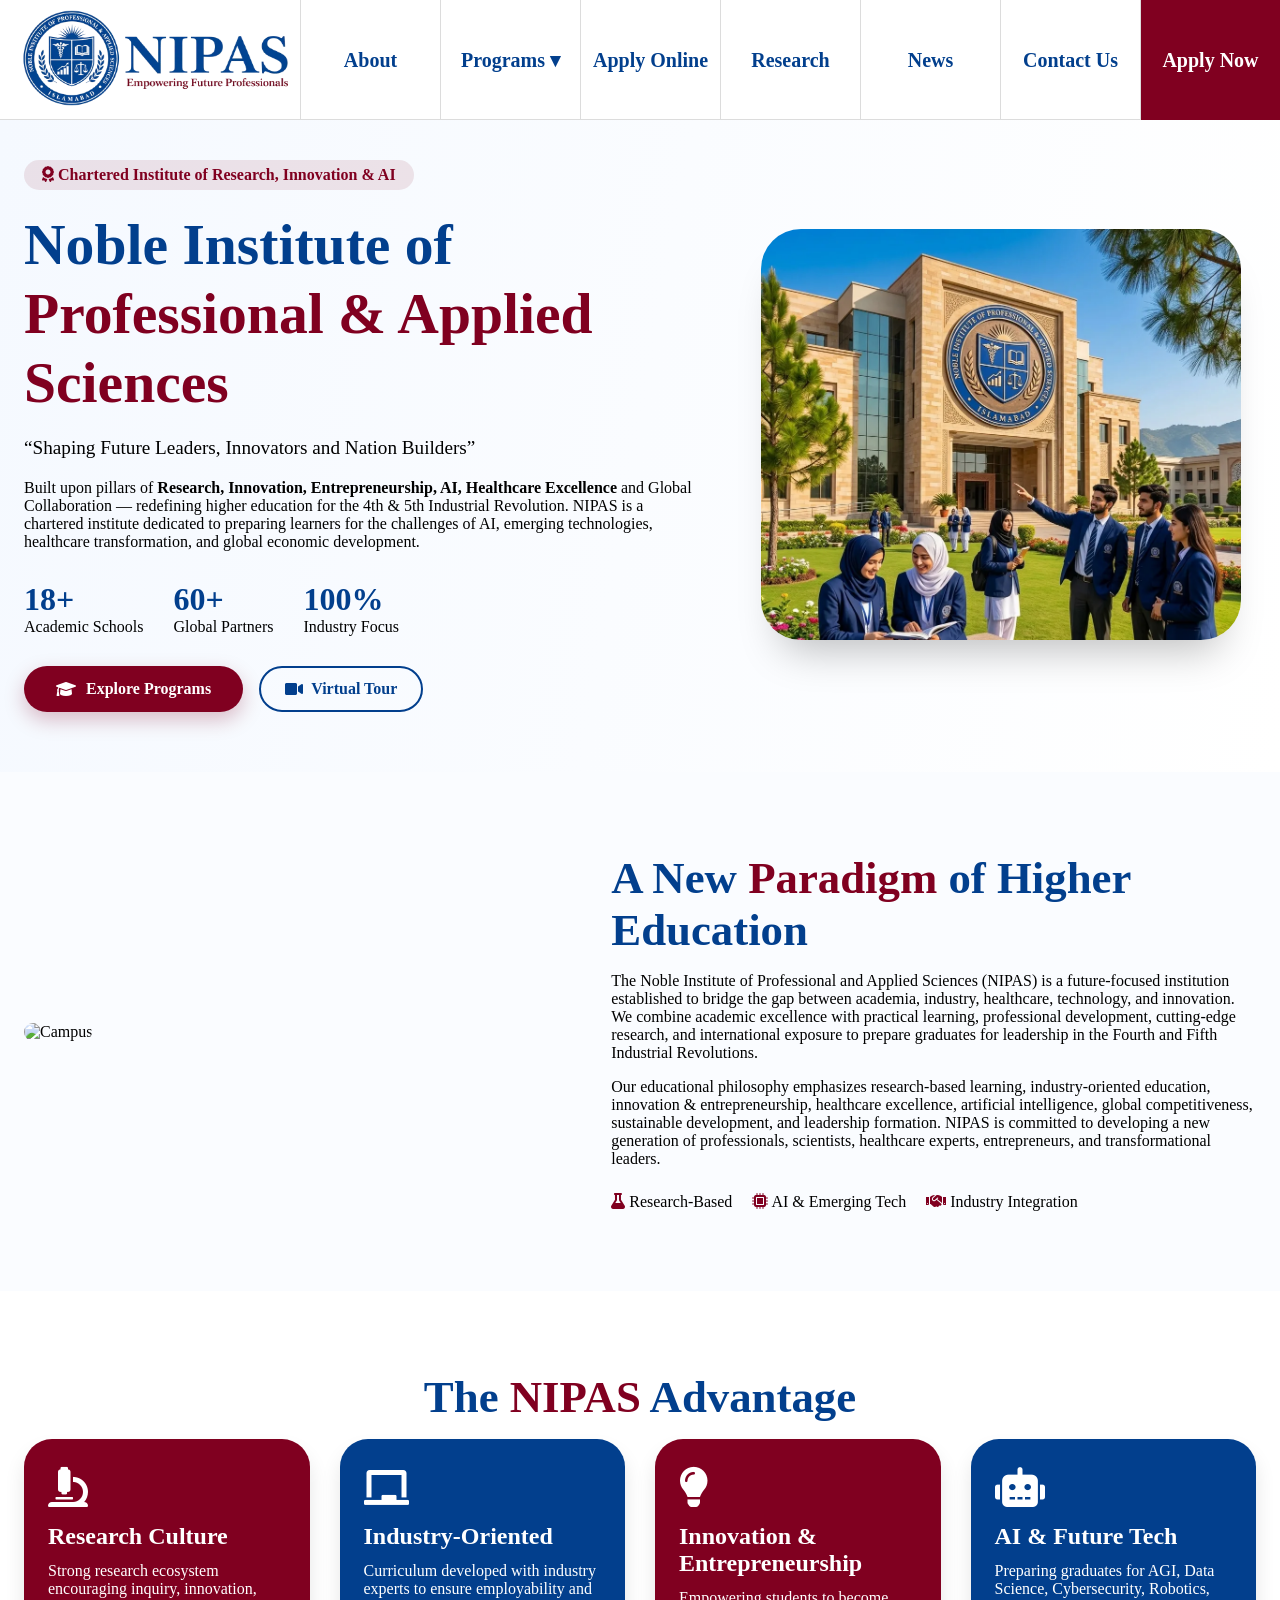
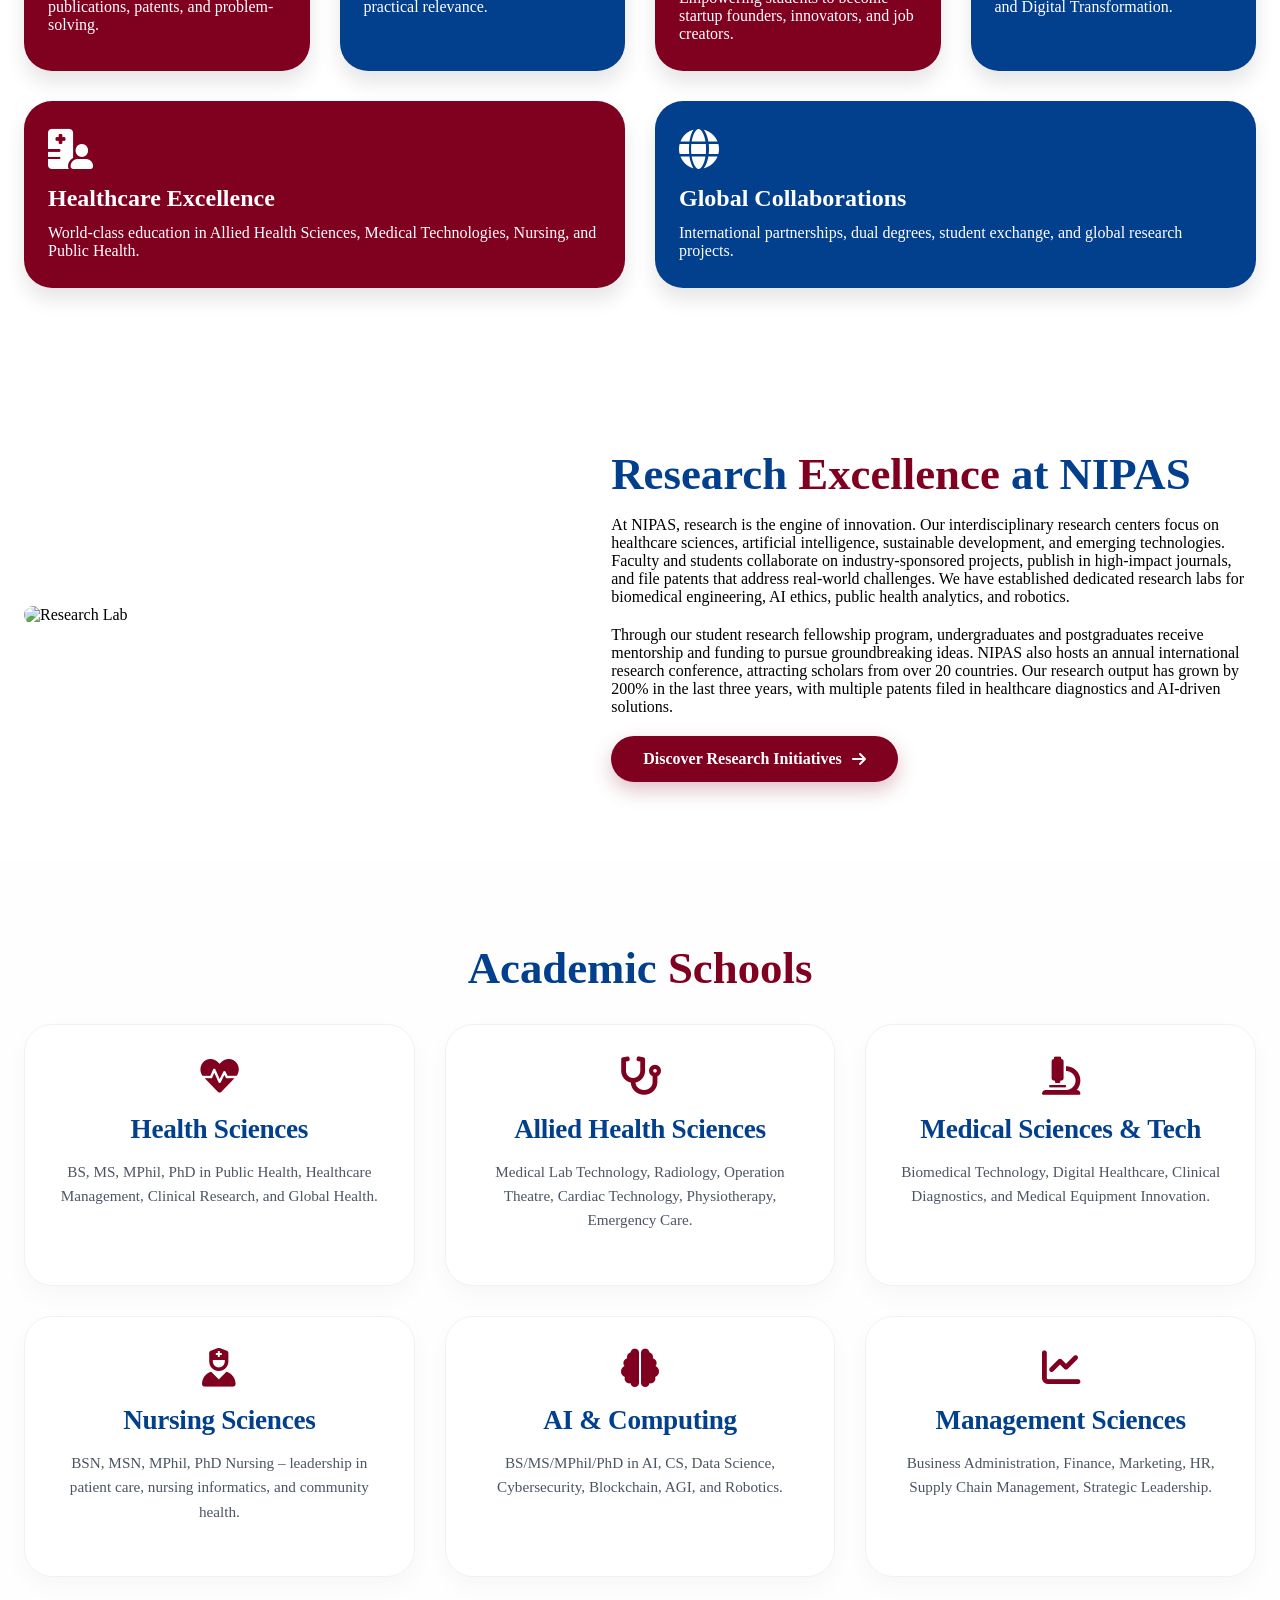
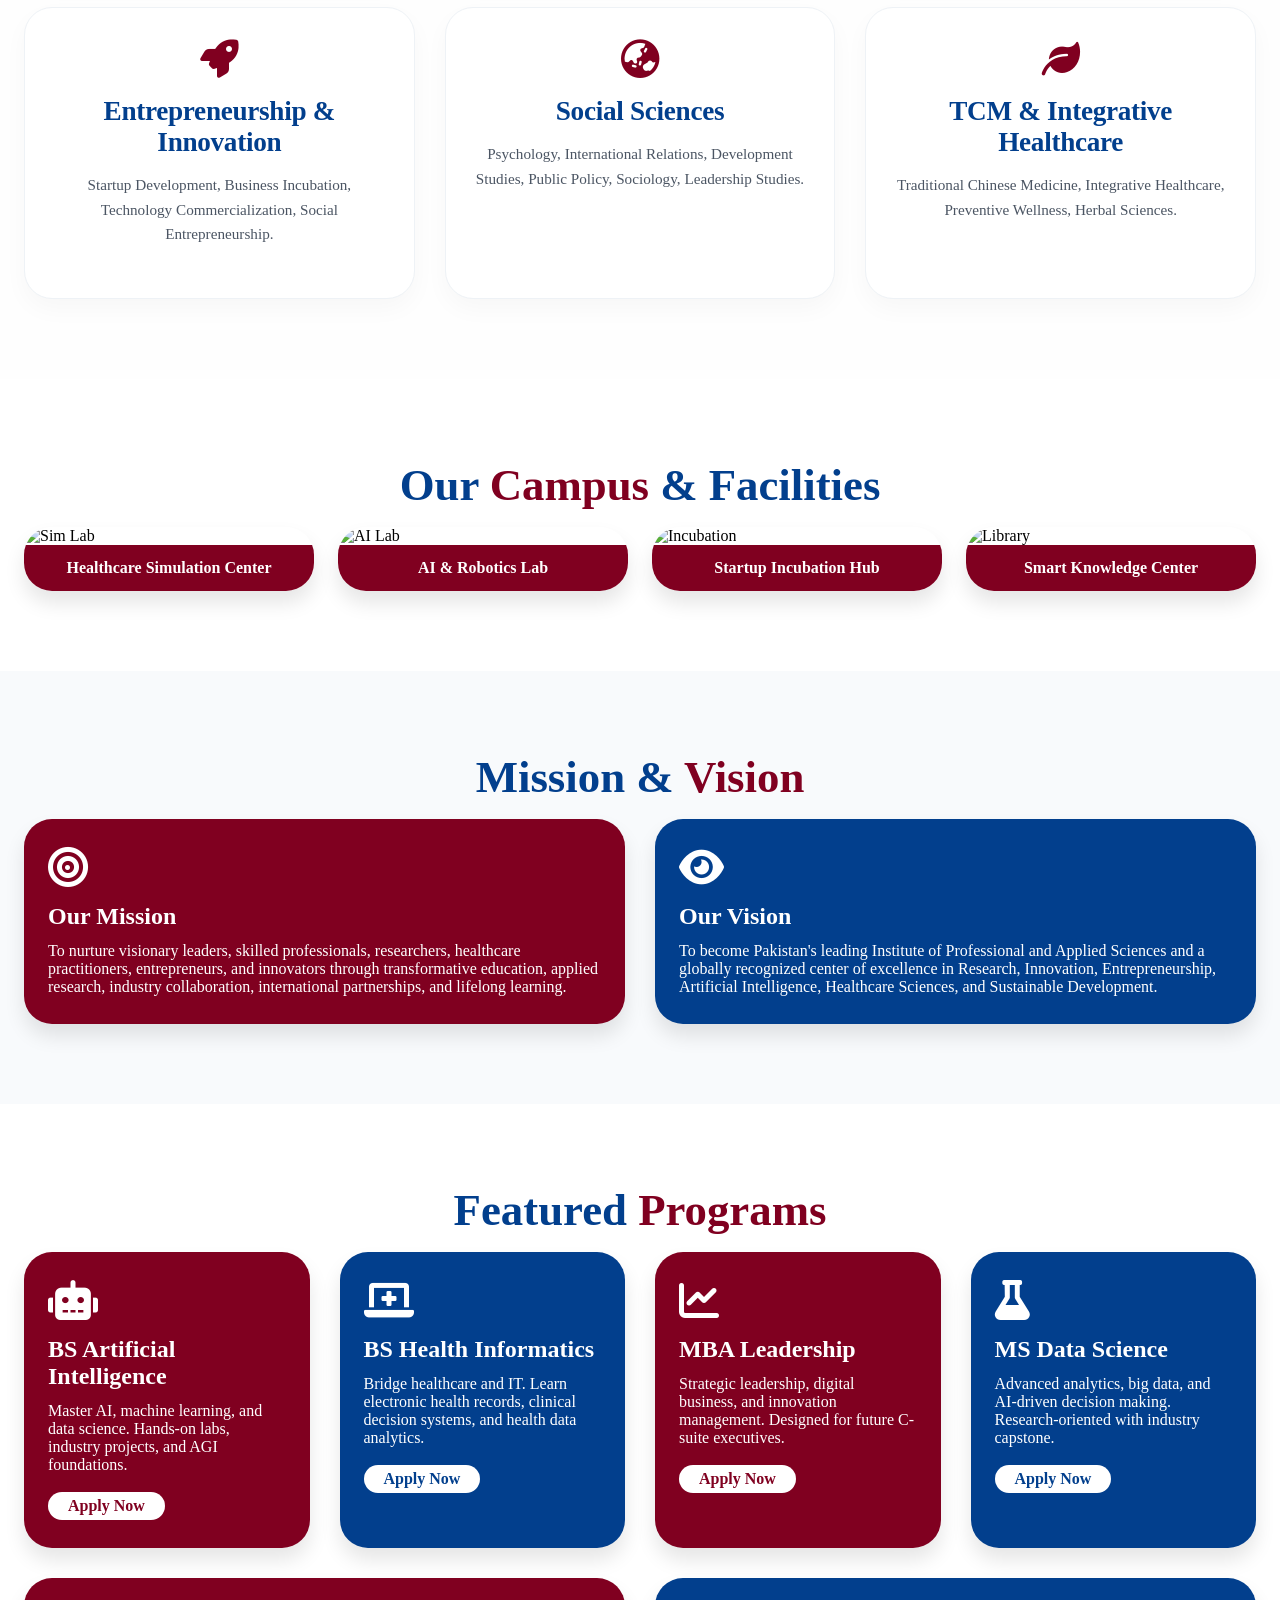
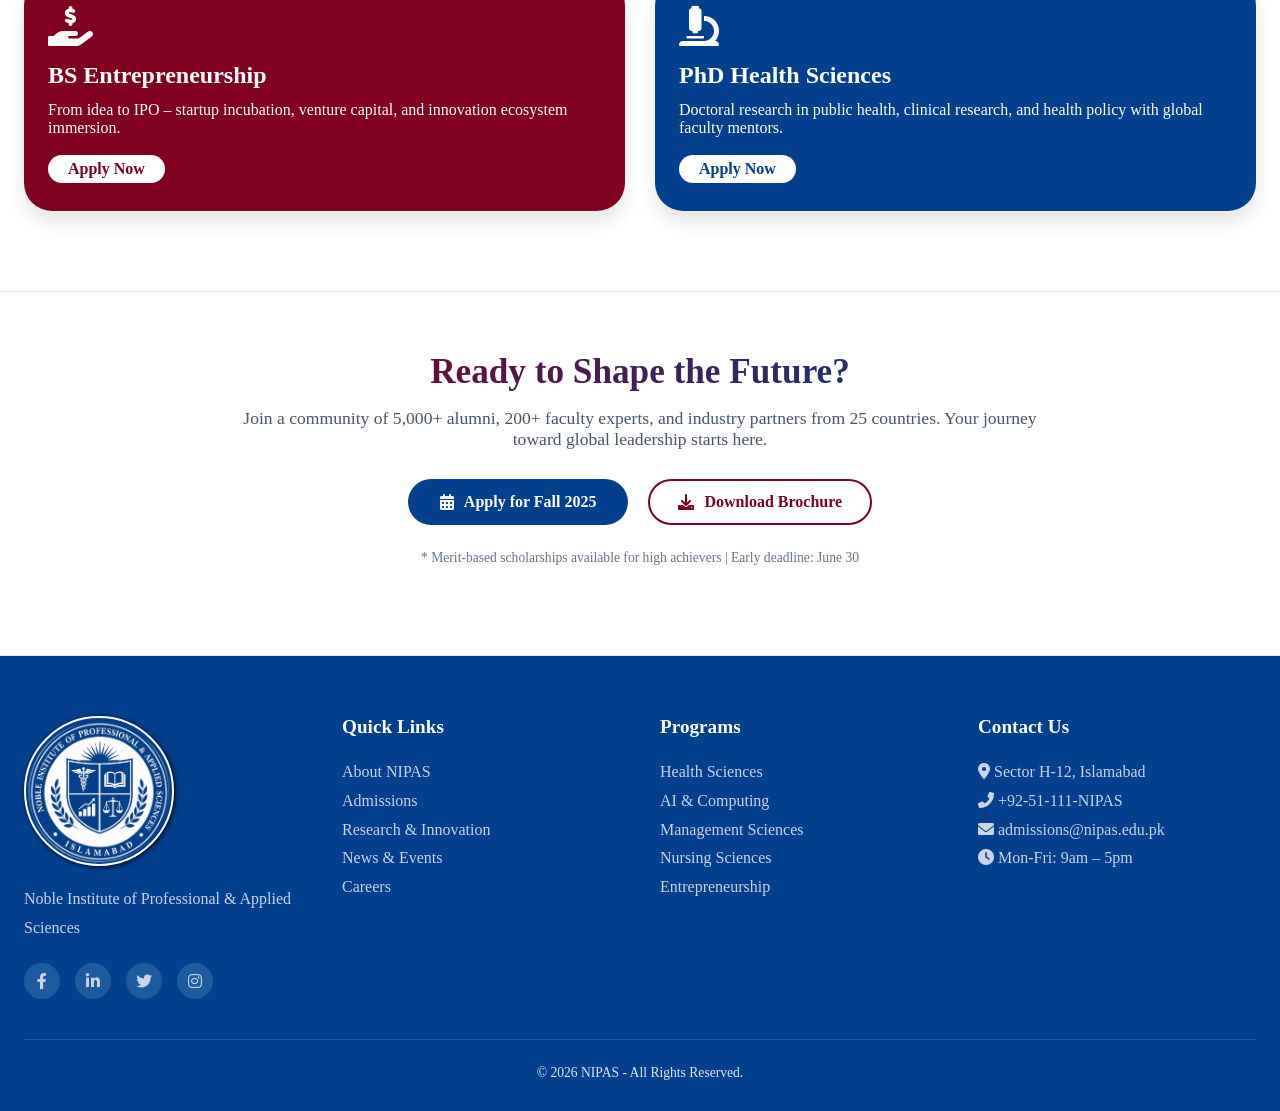
==== index.html @ 494a16ea "Add files via upload" ====
<!DOCTYPE html>
<html lang="en">
<head>
<meta charset="UTF-8">
<meta name="viewport" content="width=device-width, initial-scale=1.0">
<title>NIPAS | Noble Institute of Professional & Applied Sciences Islamabad</title>
<!-- Font Awesome 6 -->
<link rel="stylesheet" href="https://cdnjs.cloudflare.com/ajax/libs/font-awesome/6.0.0-beta3/css/all.min.css">
<link rel="shortcut icon" href="images/favicon.ico" type="image/x-icon">
<link rel="stylesheet" href="style.css">
</head>

<body>

<!-- ================= NAVBAR ================= -->
<header class="navbar" id="navbar">
  <div class="nav-container">
    <div class="logo">
      <a href="index.html">
        <img src="images/logo.webp" alt="NIPAS Logo">
      </a>
    </div>
    <!-- DESKTOP MENU -->
    <nav class="nav-menu" aria-label="Main Navigation">
      <a href="#" class="nav-link">About</a>
      <!-- PROGRAMS DROPDOWN -->
      <div class="dropdown">
        <button class="nav-link dropdown-btn" aria-haspopup="true" aria-expanded="false">Programs ▾</button>
        <div class="dropdown-menu" role="menu">
          <a href="#" class="dropdown-item">School of Health Sciences</a>
          <a href="#" class="dropdown-item">School of Nursing</a>
          <a href="#" class="dropdown-item">School of Management Sciences</a>
          <a href="#" class="dropdown-item">School of Artificial Intelligence & Computing</a>
          <a href="#" class="dropdown-item">School of Social Sciences</a>
          <a href="#" class="dropdown-item">School of Entrepreneurship & Innovation</a>
        </div>
      </div>
      <a href="#" class="nav-link">Apply Online</a>
      <a href="#" class="nav-link">Research</a>
      <a href="#" class="nav-link">News</a>
      <a href="#" class="nav-link">Contact Us</a>
      <a href="#" class="nav-link apply-btn">Apply Now</a>
    </nav>
    <!-- MOBILE TOGGLE -->
    <button class="hamburger" id="hamburger" aria-label="Open Menu">
      <span></span>
      <span></span>
      <span></span>
    </button>
  </div>
</header>
<!-- OVERLAY -->
<div class="overlay" id="overlay"></div>
<!-- MOBILE MENU -->
<aside class="mobile-menu" id="mobileMenu">
  <div class="mobile-header">
    <a href="index.html" class="mobile-logo">
      <img src="images/logo.webp" alt="NIPAS Logo">
    </a>
    <button class="close-btn" id="closeMenu" aria-label="Close Menu">×</button>
  </div>
  <nav class="mobile-nav">
    <a href="#">About</a>
    <button class="mobile-dropdown-btn">Programs ▾</button>
    <div class="mobile-dropdown">
      <a href="#">School of Health Sciences</a>
      <a href="#">School of Nursing</a>
      <a href="#">School of Management Sciences</a>
      <a href="#">School of AI & Computing</a>
      <a href="#">School of Social Sciences</a>
      <a href="#">School of Entrepreneurship</a>
    </div>
    <a href="#">Guide</a>
    <a href="#">Research</a>
    <a href="#">News</a>
    <a href="#">Apply Now</a>
    <a href="#">Contact Us</a>
  </nav>
</aside>
<script>
const hamburger = document.getElementById("hamburger");
const mobileMenu = document.getElementById("mobileMenu");
const overlay = document.getElementById("overlay");
const closeMenu = document.getElementById("closeMenu");
function openMenu() {
  mobileMenu.classList.add("active");
  overlay.classList.add("active");
  document.body.style.overflow = "hidden";
}
function closeMobileMenu() {
  mobileMenu.classList.remove("active");
  overlay.classList.remove("active");
  document.body.style.overflow = "auto";
}
hamburger.addEventListener("click", openMenu);
closeMenu.addEventListener("click", closeMobileMenu);
overlay.addEventListener("click", closeMobileMenu);
document.querySelectorAll(".mobile-nav a").forEach(link => {
  link.addEventListener("click", closeMobileMenu);
});
const mobileDropdownBtn = document.querySelector(".mobile-dropdown-btn");
const mobileDropdown = document.querySelector(".mobile-dropdown");
mobileDropdownBtn.addEventListener("click", () => {
  if (mobileDropdown.style.display === "flex") {
    mobileDropdown.style.display = "none";
  } else {
    mobileDropdown.style.display = "flex";
  }
});
window.addEventListener("scroll", () => {
  const navbar = document.getElementById("navbar");
  if (window.scrollY > 10) {
    navbar.classList.add("scrolled");
  } else {
    navbar.classList.remove("scrolled");
  }
});
</script>

<!-- Hero section -->

<!-- ================= MAIN CONTENT ================= -->
<main>
  <!-- HERO SECTION -->
  <section class="hero">
    <div class="container">
      <div class="hero-flex">
        <div class="hero-left">
          <div class="hero-badge"><i class="fas fa-award"></i> Chartered Institute of Research, Innovation & AI</div>
          <h1>Noble Institute of <span>Professional & Applied Sciences</span></h1>
          <p style="font-size: 1.2rem; margin: 20px 0; font-weight: 500;">“Shaping Future Leaders, Innovators and Nation Builders”</p>
          <p>Built upon pillars of <strong>Research, Innovation, Entrepreneurship, AI, Healthcare Excellence</strong> and Global Collaboration — redefining higher education for the 4th & 5th Industrial Revolution. NIPAS is a chartered institute dedicated to preparing learners for the challenges of AI, emerging technologies, healthcare transformation, and global economic development.</p>
          <div class="stats-flex">
            <div class="stat-item"><h3>18+</h3><p>Academic Schools</p></div>
            <div class="stat-item"><h3>60+</h3><p>Global Partners</p></div>
            <div class="stat-item"><h3>100%</h3><p>Industry Focus</p></div>
          </div>
          <div class="hero-button-container">
            <a href="#" class="btn-primary"><i class="fas fa-graduation-cap"></i> Explore Programs</a>
            <a href="#" class="btn-outline-light" style="border-color:#023f8d; color:#023f8d;"><i class="fas fa-video"></i> Virtual Tour</a>
          </div>
        </div>
        <div class="hero-right">
          <img src="images/hero-img.webp" alt="NIPAS Students">
        </div>
      </div>
    </div>
  </section>

  <!-- ABOUT SECTION -->
  <section style="background: #fafcff;">
    <div class="container">
      <div class="research-flex">
        <div class="research-img"><img src="https://images.unsplash.com/photo-1562774053-701939374585?ixlib=rb-4.0.3&auto=format&fit=crop&w=800&q=80" alt="Campus"></div>
        <div class="research-text">
          <h2 class="section-title" style="text-align: left;">A New <span>Paradigm</span> of Higher Education</h2>
          <p style="margin-bottom: 1rem;">The Noble Institute of Professional and Applied Sciences (NIPAS) is a future-focused institution established to bridge the gap between academia, industry, healthcare, technology, and innovation. We combine academic excellence with practical learning, professional development, cutting-edge research, and international exposure to prepare graduates for leadership in the Fourth and Fifth Industrial Revolutions.</p>
          <p>Our educational philosophy emphasizes research-based learning, industry-oriented education, innovation & entrepreneurship, healthcare excellence, artificial intelligence, global competitiveness, sustainable development, and leadership formation. NIPAS is committed to developing a new generation of professionals, scientists, healthcare experts, entrepreneurs, and transformational leaders.</p>
          <div style="display: flex; flex-wrap: wrap; gap: 20px; margin-top: 25px;">
            <span><i class="fas fa-flask" style="color:#800020;"></i> Research-Based</span>
            <span><i class="fas fa-microchip" style="color:#800020;"></i> AI & Emerging Tech</span>
            <span><i class="fas fa-handshake" style="color:#800020;"></i> Industry Integration</span>
          </div>
        </div>
      </div>
    </div>
  </section>

  <!-- ADVANTAGES SECTION -->
  <section>
    <div class="container">
      <h2 class="section-title">The <span>NIPAS</span> Advantage</h2>
      <div class="advantages-flex">
        <div class="advantage-card card-maroon"><i class="fas fa-microscope"></i><h3>Research Culture</h3><p>Strong research ecosystem encouraging inquiry, innovation, publications, patents, and problem-solving.</p></div>
        <div class="advantage-card card-blue"><i class="fas fa-chalkboard"></i><h3>Industry-Oriented</h3><p>Curriculum developed with industry experts to ensure employability and practical relevance.</p></div>
        <div class="advantage-card card-maroon"><i class="fas fa-lightbulb"></i><h3>Innovation & Entrepreneurship</h3><p>Empowering students to become startup founders, innovators, and job creators.</p></div>
        <div class="advantage-card card-blue"><i class="fas fa-robot"></i><h3>AI & Future Tech</h3><p>Preparing graduates for AGI, Data Science, Cybersecurity, Robotics, and Digital Transformation.</p></div>
        <div class="advantage-card card-maroon"><i class="fas fa-hospital-user"></i><h3>Healthcare Excellence</h3><p>World-class education in Allied Health Sciences, Medical Technologies, Nursing, and Public Health.</p></div>
        <div class="advantage-card card-blue"><i class="fas fa-globe"></i><h3>Global Collaborations</h3><p>International partnerships, dual degrees, student exchange, and global research projects.</p></div>
      </div>
    </div>
  </section>

  <!-- RESEARCH SECTION -->
  <section style="background: #ffffff;">
    <div class="container">
      <div class="research-flex">
        <div class="research-img"><img src="https://images.unsplash.com/photo-1532094349884-543bc11b234d?ixlib=rb-4.0.3&auto=format&fit=crop&w=800&q=80" alt="Research Lab"></div>
        <div class="research-text">
          <h2 class="section-title" style="text-align: left;">Research <span>Excellence</span> at NIPAS</h2>
          <p style="margin-bottom: 20px;">At NIPAS, research is the engine of innovation. Our interdisciplinary research centers focus on healthcare sciences, artificial intelligence, sustainable development, and emerging technologies. Faculty and students collaborate on industry-sponsored projects, publish in high-impact journals, and file patents that address real-world challenges. We have established dedicated research labs for biomedical engineering, AI ethics, public health analytics, and robotics.</p>
          <p style="margin-bottom: 20px;">Through our student research fellowship program, undergraduates and postgraduates receive mentorship and funding to pursue groundbreaking ideas. NIPAS also hosts an annual international research conference, attracting scholars from over 20 countries. Our research output has grown by 200% in the last three years, with multiple patents filed in healthcare diagnostics and AI-driven solutions.</p>
          <a href="#" class="btn-primary"> Discover Research Initiatives <i class="fas fa-arrow-right"></i></a>
        </div>
      </div>
    </div>
  </section>

  <!-- ACADEMIC SCHOOLS (Paragraph style, center aligned, Times New Roman headings, Learn More button) -->
  <section style="background: #fefefe;">
    <div class="container">
      <h2 class="section-title">Academic <span>Schools</span></h2>
      <div style="text-align: center; margin-bottom: 20px;">
        <!-- <span class="section-subhead" style="border-bottom: 2px solid #800020;">World-class disciplines for future leaders</span> -->
      </div>
      <div class="schools-paragraph-grid">
        <div class="school-paragraph-card"><i class="fas fa-heartbeat"></i><h3>Health Sciences</h3><p>BS, MS, MPhil, PhD in Public Health, Healthcare Management, Clinical Research, and Global Health.</p> </div>
        <div class="school-paragraph-card"><i class="fas fa-stethoscope"></i><h3>Allied Health Sciences</h3><p>Medical Lab Technology, Radiology, Operation Theatre, Cardiac Technology, Physiotherapy, Emergency Care.</p></div>
        <div class="school-paragraph-card"><i class="fas fa-microscope"></i><h3>Medical Sciences & Tech</h3><p>Biomedical Technology, Digital Healthcare, Clinical Diagnostics, and Medical Equipment Innovation.</p></div>
        <div class="school-paragraph-card"><i class="fas fa-user-nurse"></i><h3>Nursing Sciences</h3><p>BSN, MSN, MPhil, PhD Nursing – leadership in patient care, nursing informatics, and community health.</p></div>
        <div class="school-paragraph-card"><i class="fas fa-brain"></i><h3>AI & Computing</h3><p>BS/MS/MPhil/PhD in AI, CS, Data Science, Cybersecurity, Blockchain, AGI, and Robotics.</p></div>
        <div class="school-paragraph-card"><i class="fas fa-chart-line"></i><h3>Management Sciences</h3><p>Business Administration, Finance, Marketing, HR, Supply Chain Management, Strategic Leadership.</p></div>
        <div class="school-paragraph-card"><i class="fas fa-rocket"></i><h3>Entrepreneurship & Innovation</h3><p>Startup Development, Business Incubation, Technology Commercialization, Social Entrepreneurship.</p></div>
        <div class="school-paragraph-card"><i class="fas fa-globe-asia"></i><h3>Social Sciences</h3><p>Psychology, International Relations, Development Studies, Public Policy, Sociology, Leadership Studies.</p></div>
        <div class="school-paragraph-card"><i class="fas fa-leaf"></i><h3>TCM & Integrative Healthcare</h3><p>Traditional Chinese Medicine, Integrative Healthcare, Preventive Wellness, Herbal Sciences.</p></div>
      </div>
    </div>
  </section>

  <!-- FACILITIES GALLERY -->
  <section>
    <div class="container">
      <h2 class="section-title">Our <span>Campus</span> & Facilities</h2>
      <div class="gallery-flex">
        <div class="gallery-item"><img src="https://sigmauniversity.ac.in/wp-content/uploads/2025/03/Medical-Laboratory-Technology-Set-to-Rule-the-World-Sigma-University.webp" alt="Sim Lab"><div class="gallery-caption">Healthcare Simulation Center</div></div>
        <div class="gallery-item"><img src="https://images.unsplash.com/photo-1580582932707-520aed937b7b?ixlib=rb-4.0.3&auto=format&fit=crop&w=600&q=80" alt="AI Lab"><div class="gallery-caption">AI & Robotics Lab</div></div>
        <div class="gallery-item"><img src="https://images.unsplash.com/photo-1524178232363-1fb2b075b655?ixlib=rb-4.0.3&auto=format&fit=crop&w=600&q=80" alt="Incubation"><div class="gallery-caption">Startup Incubation Hub</div></div>
        <div class="gallery-item"><img src="https://images.unsplash.com/photo-1562774053-701939374585?ixlib=rb-4.0.3&auto=format&fit=crop&w=600&q=80" alt="Library"><div class="gallery-caption">Smart Knowledge Center</div></div>
      </div>
    </div>
  </section>

  <!-- MISSION & VISION -->
  <section style="background: #f8fafc;">
    <div class="container">
      <h2 class="section-title">Mission & <span>Vision</span></h2>
      <div class="mv-flex">
        <div class="mv-card card-maroon"><i class="fas fa-bullseye"></i><h3>Our Mission</h3><p>To nurture visionary leaders, skilled professionals, researchers, healthcare practitioners, entrepreneurs, and innovators through transformative education, applied research, industry collaboration, international partnerships, and lifelong learning.</p></div>
        <div class="mv-card card-blue"><i class="fas fa-eye"></i><h3>Our Vision</h3><p>To become Pakistan's leading Institute of Professional and Applied Sciences and a globally recognized center of excellence in Research, Innovation, Entrepreneurship, Artificial Intelligence, Healthcare Sciences, and Sustainable Development.</p></div>
      </div>
    </div>
  </section>

  <!-- PROGRAMS SECTION -->
  <section>
    <div class="container">
      <h2 class="section-title">Featured <span>Programs</span></h2>
      <div class="programs-flex">
        <div class="program-card card-maroon"><i class="fas fa-robot"></i><h3>BS Artificial Intelligence</h3><p>Master AI, machine learning, and data science. Hands-on labs, industry projects, and AGI foundations.</p><a href="#" class="apply-btn-sm">Apply Now</a></div>
        <div class="program-card card-blue"><i class="fas fa-laptop-medical"></i><h3>BS Health Informatics</h3><p>Bridge healthcare and IT. Learn electronic health records, clinical decision systems, and health data analytics.</p><a href="#" class="apply-btn-sm">Apply Now</a></div>
        <div class="program-card card-maroon"><i class="fas fa-chart-line"></i><h3>MBA Leadership</h3><p>Strategic leadership, digital business, and innovation management. Designed for future C-suite executives.</p><a href="#" class="apply-btn-sm">Apply Now</a></div>
        <div class="program-card card-blue"><i class="fas fa-flask"></i><h3>MS Data Science</h3><p>Advanced analytics, big data, and AI-driven decision making. Research-oriented with industry capstone.</p><a href="#" class="apply-btn-sm">Apply Now</a></div>
        <div class="program-card card-maroon"><i class="fas fa-hand-holding-usd"></i><h3>BS Entrepreneurship</h3><p>From idea to IPO – startup incubation, venture capital, and innovation ecosystem immersion.</p><a href="#" class="apply-btn-sm">Apply Now</a></div>
        <div class="program-card card-blue"><i class="fas fa-microscope"></i><h3>PhD Health Sciences</h3><p>Doctoral research in public health, clinical research, and health policy with global faculty mentors.</p><a href="#" class="apply-btn-sm">Apply Now</a></div>
      </div>
    </div>
  </section>

  <!-- CTA SECTION (new design, no background) -->
  <section class="cta-new">
    <div class="container">
      <div class="cta-inner">
        <h2>Ready to Shape the Future?</h2>
        <p>Join a community of 5,000+ alumni, 200+ faculty experts, and industry partners from 25 countries. Your journey toward global leadership starts here.</p>
        <div class="cta-buttons">
          <a href="#" class="btn-solid-cta"><i class="fas fa-calendar-alt"></i> Apply for Fall 2025</a>
          <a href="#" class="btn-outline-cta"><i class="fas fa-download"></i> Download Brochure</a>
        </div>
        <p style="font-size: 0.85rem; margin-top: 25px; color:#64748b;">* Merit-based scholarships available for high achievers | Early deadline: June 30</p>
      </div>
    </div>
  </section>
</main>

<!-- FOOTER -->
<footer class="footer">
  <div class="container">
    <div class="footer-flex">
      <div class="footer-col">
        <div class="footer-logo">
          <img src="images/footer-logo.webp" alt="NIPAS Footer Logo" onerror="this.src='data:image/svg+xml,%3Csvg xmlns=\'http://www.w3.org/2000/svg\' viewBox=\'0 0 200 60\'%3E%3Crect width=\'200\' height=\'60\' fill=\'%23800020\'/%3E%3Ctext x=\'20\' y=\'40\' fill=\'white\' font-size=\'24\' font-weight=\'bold\'%3ENIPAS%3C/text%3E%3C/svg%3E'">
        </div>
        <p>Noble Institute of Professional & Applied Sciences</p>
        <div class="social-icons">
          <a href="#"><i class="fab fa-facebook-f"></i></a>
          <a href="#"><i class="fab fa-linkedin-in"></i></a>
          <a href="#"><i class="fab fa-twitter"></i></a>
          <a href="#"><i class="fab fa-instagram"></i></a>
        </div>
      </div>
      <div class="footer-col">
        <h4>Quick Links</h4>
        <a href="#">About NIPAS</a>
        <a href="#">Admissions</a>
        <a href="#">Research & Innovation</a>
        <a href="#">News & Events</a>
        <a href="#">Careers</a>
      </div>
      <div class="footer-col">
        <h4>Programs</h4>
        <a href="#">Health Sciences</a>
        <a href="#">AI & Computing</a>
        <a href="#">Management Sciences</a>
        <a href="#">Nursing Sciences</a>
        <a href="#">Entrepreneurship</a>
      </div>
      <div class="footer-col">
        <h4>Contact Us</h4>
        <p><i class="fas fa-map-marker-alt"></i> Sector H-12, Islamabad</p>
        <p><i class="fas fa-phone-alt"></i> +92-51-111-NIPAS</p>
        <p><i class="fas fa-envelope"></i> admissions@nipas.edu.pk</p>
        <p><i class="fas fa-clock"></i> Mon-Fri: 9am – 5pm</p>
      </div>
    </div>
    <div class="copyright">
      <p>© 2026 NIPAS - All Rights Reserved.</p>
    </div>
  </div>
</footer>

</body>
</html>
---- style.css ----
* {
  margin: 0;
  padding: 0;
  box-sizing: border-box;
}
.navbar {
  position: sticky;
  top: 0;
  width: 100%;
  background: transparent;
  height: 120px;
  z-index: 1000;
  transition: all 0.3s ease;
  display: flex;
  border-bottom: 1px solid gainsboro;
  align-items: center;
}
.navbar.scrolled {
  background: white;
  box-shadow: 0 4px 20px gainsboro;
}
.nav-container {
  margin: auto;
  display: flex;
  width: 100%;
  height: 120px;
  justify-content: space-between;
  align-items: center;
  padding: 0px 0px 0px 20px;
}
.logo img {
  height: 100px;
  width: auto;
}
.nav-menu {
  display: flex;
  align-items: center;
  gap: 0px;
  justify-content: center;
  height: 100%;
}
.nav-link {
  text-decoration: none;
  color: #023f8d;
  padding: 10px 8px;
  display: flex;
  justify-content: center;
  align-items: center;
  width: 140px;
  border-left: 1px solid gainsboro;
  height: 100%;
  transition: all 0.3s ease;
  font-weight: 600;
  font-size: 20px;
}
.nav-link:hover {
  background: #023f8d;
  color: #ffffff;
}
.apply-btn {
  background: #800020;
  color: #ffffff;
}
.dropdown {
  position: relative;
}
.dropdown-btn {
  height: 120px;
  border: none;
  border-left: 1px solid gainsboro;
  border-bottom: 1px solid gainsboro;
  background: white;
  font-family: 'Times New Roman', Times, serif;
  cursor: pointer;
  font-weight: 600;
  font-size: 20px;
}
.dropdown-menu {
  position: absolute;
  top: 120px;
  left: 0;
  background: #ffffff;
  min-width: 280px;
  box-shadow: 0 10px 30px gray;
  opacity: 0;
  visibility: hidden;
  transform: translateY(10px);
  transition: all 0.3s ease;
  overflow: hidden;
  z-index: 999;
}
.dropdown:hover .dropdown-menu {
  opacity: 1;
  visibility: visible;
  transform: translateY(0);
}
.dropdown-item {
  display: block;
  padding: 12px 15px;
  text-decoration: none;
  font-size: large;
  color: #023f8d;
  transition: all 0.3s ease;
  border-bottom: 1px solid gainsboro;
}
.dropdown-item:hover {
  background: #023f8d;
  color: #fff;
}
.hamburger {
  display: none;
  flex-direction: column;
  gap: 5px;
  border: none;
  background: none;
  cursor: pointer;
}
.hamburger span {
  width: 25px;
  height: 3px;
  background: #023f8d;
  transition: 0.3s;
}
.overlay {
    position: fixed;
    inset: 0;
    background: #000000e8;
    opacity: 0;
    visibility: hidden;
    transition: 0.3s;
    z-index: 1000;
}
.overlay.active {
  opacity: 1;
  visibility: visible;
}
.mobile-menu {
    position: fixed;
    top: 0;
    right: -100%;
    width: 50%;
    height: 100%;
    background: #ffffff;
    transition: 0.4s ease;
    overflow-y: auto;
    z-index: 9999;
    display: flex;
    flex-direction: column;
}
.mobile-menu.active {
  right: 0;
}
.mobile-header {
  display: flex;
  justify-content: space-between;
  align-items: center;
  padding: 15px;
  border-bottom: 1px solid #eee;
}
.mobile-logo img {
  height: 100px;
}
.close-btn {
  font-size: 28px;
  background: none;
  border: none;
  cursor: pointer;
  color: #800020;
}
.mobile-nav {
  display: flex;
  flex-direction: column;
  padding: 10px;
}
.mobile-nav a,
.mobile-dropdown-btn {
  padding: 12px;
  text-decoration: none;
  color: #023f8d;
  border-radius: 6px;
  text-align: left;
  background: none;
  border: none;
  font-family: 'Times New Roman', Times, serif;
  font-size: 35px;
  cursor: pointer;
}
.mobile-nav a:hover,
.mobile-dropdown-btn:hover {
  background: #023f8d;
  color: #fff;
}
.mobile-dropdown {
  display: none;
  flex-direction: column;
  padding-left: 10px;
}
.mobile-dropdown a {
  padding: 10px;
  font-size: 25px;
}
@media (max-width: 1200px) {
  .navbar {
    height: 85px;
  }
  .nav-container {
    height: 85px;
  }
  .nav-link {
    height: 85px;
    padding: 10px 7px;
    width: 100px;
    font-size: 14px;
}
.logo img {
    height: 80px;
}
.dropdown-menu{
  top: 85px;
}
.dropdown-item {
    padding: 8px 10px;
    font-size: 13px;
}
}
@media (max-width: 992px) {
  .navbar{
            padding: 5px 30px;
  }
  .nav-menu {
    display: none;
  }
  .hamburger {
    display: flex;
  }
}
@media(max-width :600px){
      .logo img {
        height: 70px;
    }
    .navbar{
      padding: 0;
    }
        .nav-container {
        height: 85px;
        padding: 0 10px;
    }
    .mobile-menu{
      width: 90%;
    }
    .mobile-logo img {
    height: 80px;
}
}
/* NAvbar End */



  .container {
    max-width: 1280px;
    margin: 0 auto;
    padding: 0 24px;
  }
  section {
    padding: 80px 0;
  }
  .section-title {
    font-size: 2.8rem;
    font-weight: 800;
    color: #023f8d;
    margin-bottom: 1rem;
    text-align: center;
  }
  .section-title span {
    color: #800020;
  }
  .section-subhead {
    font-size: 1.2rem;
    color: #475569;
    max-width: 700px;
    margin-bottom: 3rem;
    border-left: 4px solid #800020;
    padding-left: 20px;
    margin-left: auto;
    margin-right: auto;
    text-align: center;
    border-left: none;
    border-bottom: 2px solid #800020;
    display: inline-block;
    padding-bottom: 8px;
  }
  .btn-primary {
    display: inline-flex;
    align-items: center;
    gap: 10px;
    background: #800020;
    color: white;
    padding: 14px 32px;
    font-weight: 600;
    border-radius: 50px;
    text-decoration: none;
    transition: all 0.3s ease;
    box-shadow: 0 8px 20px rgba(128,0,32,0.25);
  }
  .btn-primary:hover {
    background: #023f8d;
    transform: translateY(-3px);
  }
  .btn-outline-light {
    background: transparent;
    border: 2px solid white;
    color: white;
    padding: 10px 24px;
    border-radius: 50px;
    font-weight: 600;
    text-decoration: none;
    display: inline-flex;
    align-items: center;
    gap: 8px;
    transition: 0.3s;
  }
  /* Hero */
  .hero {
    background: linear-gradient(100deg, #f5f9ff 0%, #ffffff 100%);
    padding: 40px 0 60px;
  }
  .hero-flex {
    display: flex;
    flex-wrap: wrap;
    align-items: center;
    gap: 40px;
  }
  .hero-left {
    flex: 1.2;
  }
  .hero-right {
    flex: 0.9;
    text-align: center;
  }
  .hero-right img {
    width: 100%;
    max-width: 480px;
    border-radius: 40px;
    box-shadow: 0 30px 40px -20px rgba(0,0,0,0.25);
  }
  .hero-badge {
    background: rgba(128,0,32,0.1);
    display: inline-block;
    padding: 6px 18px;
    border-radius: 40px;
    color: #800020;
    font-weight: 600;
    margin-bottom: 20px;
  }
  .hero-left h1 {
    font-size: 3.6rem;
    font-weight: 800;
    line-height: 1.2;
    color: #023f8d;
  }
  .hero-left h1 span {
    color: #800020;
  }
  .stats-flex {
    display: flex;
    flex-wrap: wrap;
    gap: 30px;
    margin: 30px 0;
  }
  .stat-item h3 {
    font-size: 2rem;
    font-weight: 800;
    color: #023f8d;
  }
  .hero-button-container{
    display: flex;flex-wrap: wrap;
    gap: 16px;
  }
  /* Card styles for advantages, programs, mission */
  .card-maroon {
    background: #800020;
    color: white;
  }
  .card-blue {
    background: #023f8d;
    color: white;
  }
  .advantages-flex, .programs-flex, .mv-flex {
    display: flex;
    flex-wrap: wrap;
    gap: 30px;
    justify-content: center;
  }
  .advantage-card, .program-card, .mv-card {
    flex: 1 1 280px;
    border-radius: 28px;
    padding: 28px 24px;
    transition: transform 0.3s, box-shadow 0.3s;
    box-shadow: 0 12px 20px rgba(0,0,0,0.1);
  }
  .advantage-card:hover, .program-card:hover {
    transform: translateY(-6px);
  }
  .advantage-card i, .program-card i, .mv-card i {
    font-size: 2.5rem;
    margin-bottom: 1rem;
    color: white;
  }
  .advantage-card h3, .program-card h3, .mv-card h3 {
    font-size: 1.5rem;
    font-weight: 700;
    margin-bottom: 12px;
  }
  .apply-btn-sm {
    display: inline-flex;
    align-items: center;
    gap: 8px;
    background: white;
    color: #800020;
    padding: 5px 20px;
    border-radius: 40px;
    font-weight: 600;
    text-decoration: none;
    margin-top: 18px;
  }
  .card-blue .apply-btn-sm { color: #023f8d; }
  /* Research Flex */
  .research-flex {
    display: flex;
    flex-wrap: wrap;
    gap: 50px;
    align-items: center;
  }
  .research-img {
    flex: 1;
  }
  .research-img img {
    width: 100%;
    border-radius: 32px;
    box-shadow: 0 20px 25px -12px rgba(0,0,0,0.1);
  }
  .research-text {
    flex: 1.2;
  }
  /* Gallery */
  .gallery-flex {
    display: flex;
    flex-wrap: wrap;
    gap: 24px;
    justify-content: center;
  }
  .gallery-item {
    flex: 1 1 260px;
    border-radius: 28px;
    overflow: hidden;
    box-shadow: 0 12px 20px rgba(0,0,0,0.1);
  }
  .gallery-item img {
    width: 100%;
    height: 220px;
    object-fit: cover;
  }
  .gallery-caption {
    background: #800020;
    color: white;
    padding: 14px;
    text-align: center;
    font-weight: 600;
  }
  /* NEW ACADEMIC SCHOOLS DESIGN: Paragraph style, center aligned, Times New Roman headings, Learn More button */
  .schools-paragraph-grid {
    display: flex;
    flex-wrap: wrap;
    gap: 30px;
    justify-content: center;
    margin-top: 30px;
  }
  .school-paragraph-card {
    background: #ffffff;
    border-radius: 28px;
    padding: 32px 28px;
    text-align: center;
    transition: all 0.3s;
    border: 1px solid #eef2f6;
    box-shadow: 0 10px 25px rgba(0,0,0,0.03);
    flex: 1 1 300px;
  }
  .school-paragraph-card:hover {
    transform: translateY(-6px);
    box-shadow: 0 20px 30px -12px rgba(0,0,0,0.1);
    border-color: #800020;
  }
  .school-paragraph-card i {
    font-size: 2.4rem;
    color: #800020;
    margin-bottom: 18px;
    display: inline-block;
  }
  .school-paragraph-card h3 {
    font-family: 'Times New Roman', Times, serif;
    font-size: 1.7rem;
    font-weight: 700;
    color: #023f8d;
    margin-bottom: 15px;
    letter-spacing: -0.3px;
  }
  .school-paragraph-card p {
    color: #4b5563;
    line-height: 1.6;
    margin-bottom: 20px;
    font-size: 0.95rem;
  }
  .learn-more-btn {
    display: inline-flex;
    align-items: center;
    gap: 8px;
    background: transparent;
    border: 2px solid #800020;
    color: #800020;
    padding: 8px 24px;
    border-radius: 40px;
    font-weight: 600;
    text-decoration: none;
    transition: 0.3s;
    font-size: 0.9rem;
  }
  .learn-more-btn:hover {
    background: #800020;
    color: white;
    transform: translateX(4px);
  }
  /* CTA new design */
  .cta-new {
    background: transparent;
    text-align: center;
    padding: 60px 0;
    border-top: 1px solid #e2e8f0;
    border-bottom: 1px solid #e2e8f0;
  }
  .cta-inner {
    max-width: 800px;
    margin: 0 auto;
  }
  .cta-new h2 {
    font-size: 2.2rem;
    font-weight: 800;
    background: linear-gradient(135deg, #800020, #023f8d);
    background-clip: text;
    -webkit-background-clip: text;
    color: transparent;
    margin-bottom: 1rem;
  }
  .cta-new p {
    color: #475569;
    font-size: 1.1rem;
    margin-bottom: 1.8rem;
  }
  .cta-buttons {
    display: flex;
    flex-wrap: wrap;
    justify-content: center;
    gap: 20px;
  }
  .btn-outline-cta {
    background: transparent;
    border: 2px solid #800020;
    color: #800020;
    padding: 12px 28px;
    border-radius: 50px;
    font-weight: 600;
    text-decoration: none;
    display: inline-flex;
    align-items: center;
    gap: 10px;
    transition: 0.3s;
  }
  .btn-outline-cta:hover {
    background: #800020;
    color: white;
  }
  .btn-solid-cta {
    background: #023f8d;
    color: white;
    padding: 12px 32px;
    border-radius: 50px;
    font-weight: 600;
    text-decoration: none;
    display: inline-flex;
    align-items: center;
    gap: 10px;
    transition: 0.3s;
  }
  .btn-solid-cta:hover {
    background: #800020;
    transform: translateY(-2px);
  }
  /* Footer */
  .footer {
    background: #023f8d;
    color: #e2e8f0;
    padding: 60px 0 30px;
  }
  .footer-flex {
    display: flex;
    flex-wrap: wrap;
    gap: 40px;
    justify-content: space-between;
    margin-bottom: 40px;
  }
  .footer-col {
    flex: 1 1 200px;
  }
  .footer-col h4 {
    color: white;
    font-size: 1.2rem;
    margin-bottom: 20px;
    font-weight: 600;
  }
  .footer-col p, .footer-col a {
    color: #cbd5e1;
    text-decoration: none;
    line-height: 1.8;
    display: block;
  }
  .footer-col a:hover {
    color: white;
    padding-left: 5px;
  }
  .footer-logo img {
    height: 150px;
    border: 2px solid white;
    border-radius: 50%;
    box-shadow: 1px 1px 5px black;
    margin-bottom: 15px;
  }
  .social-icons {
    display: flex;
    gap: 15px;
    margin-top: 20px;
  }
  .social-icons a {
    background: #1e5a9e;
    width: 36px;
    height: 36px;
    border-radius: 50%;
    display: inline-flex;
    align-items: center;
    justify-content: center;
    transition: 0.3s;
  }
  .social-icons a:hover {
    background: #800020;
    transform: translateY(-3px);
  }
  .copyright {
    border-top: 1px solid #1e5a9e;
    padding-top: 25px;
    text-align: center;
    font-size: 0.85rem;
  }
  @media (max-width: 768px) {
    .section-title { font-size: 2rem; }
    .hero-left h1 { font-size: 2.2rem; }
    section { padding: 50px 0; }
    .hero-flex { flex-direction: column; text-align: center; }
    .stats-flex { justify-content: center; }
    .research-flex { flex-direction: column-reverse; }
    .school-paragraph-card h3 { font-size: 1.4rem; }
    .hero-button-container{
      justify-content: center;
      align-items: center;
    }
  }
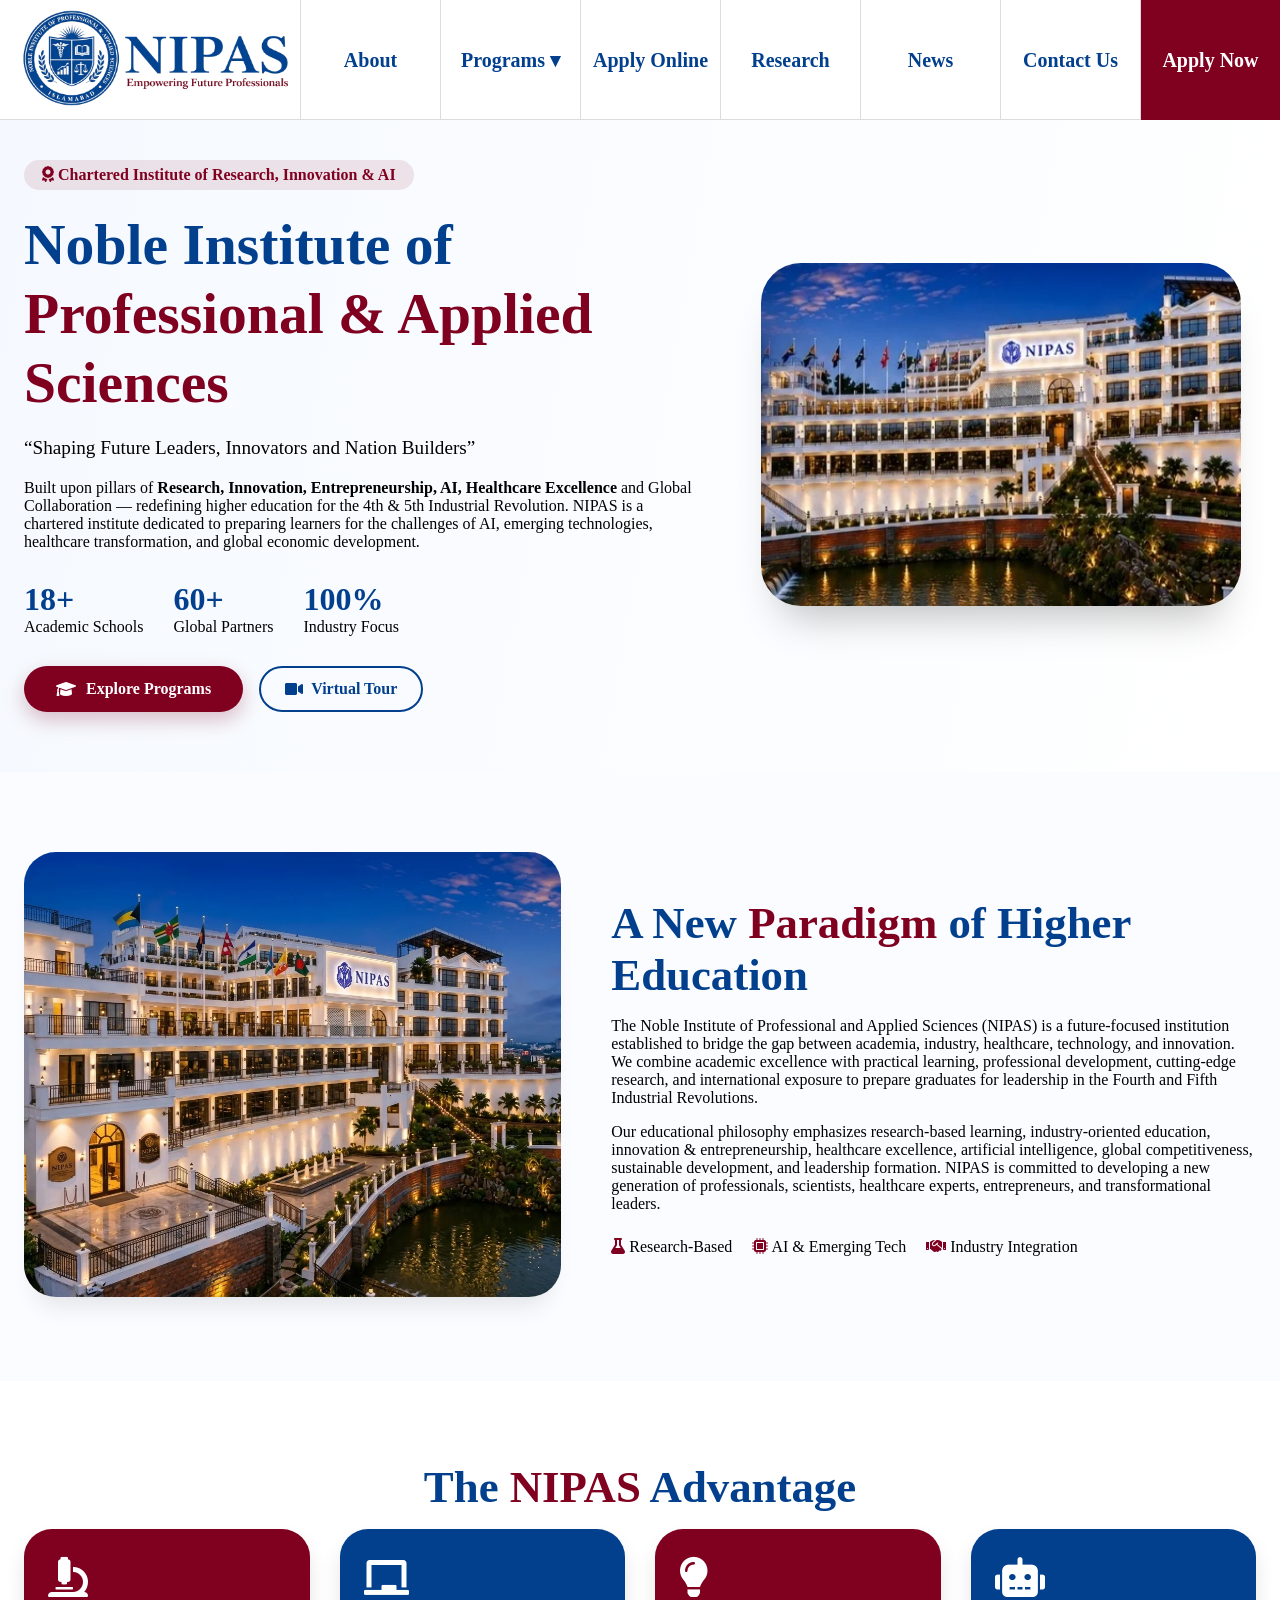
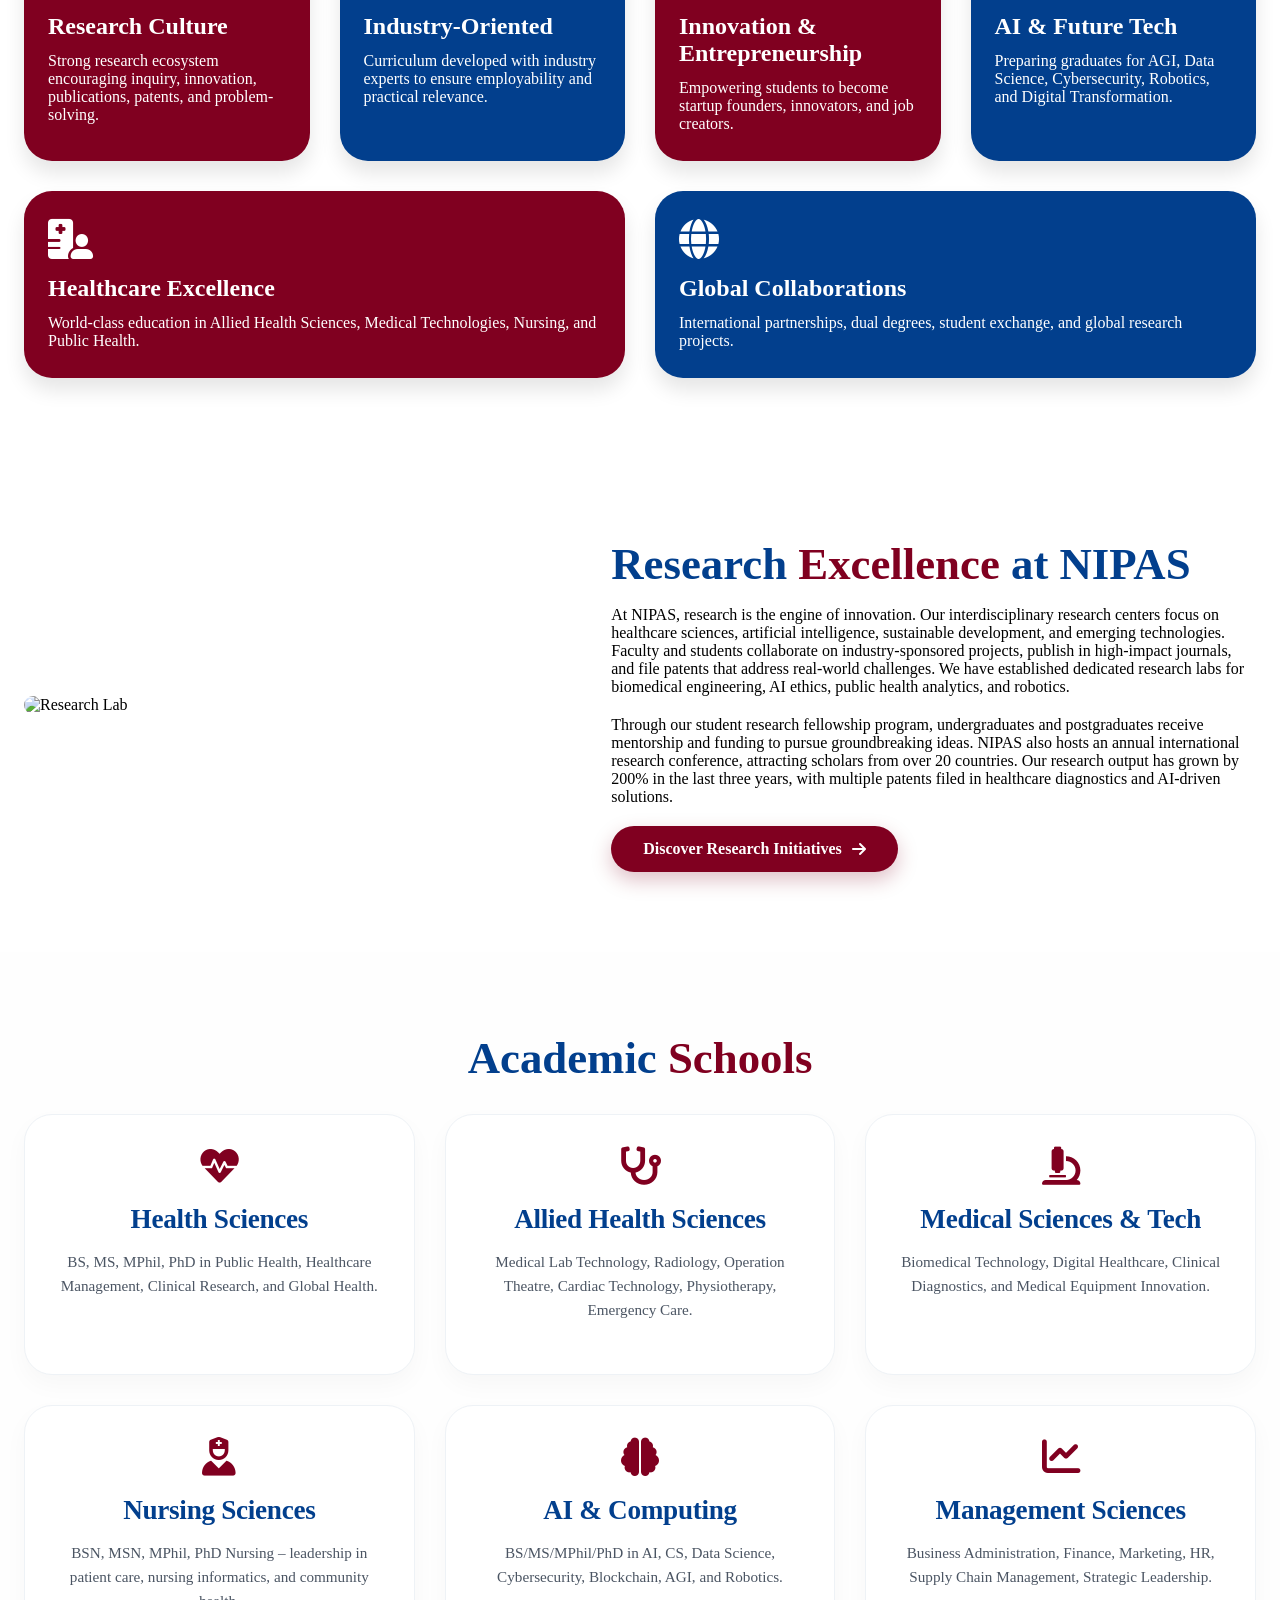
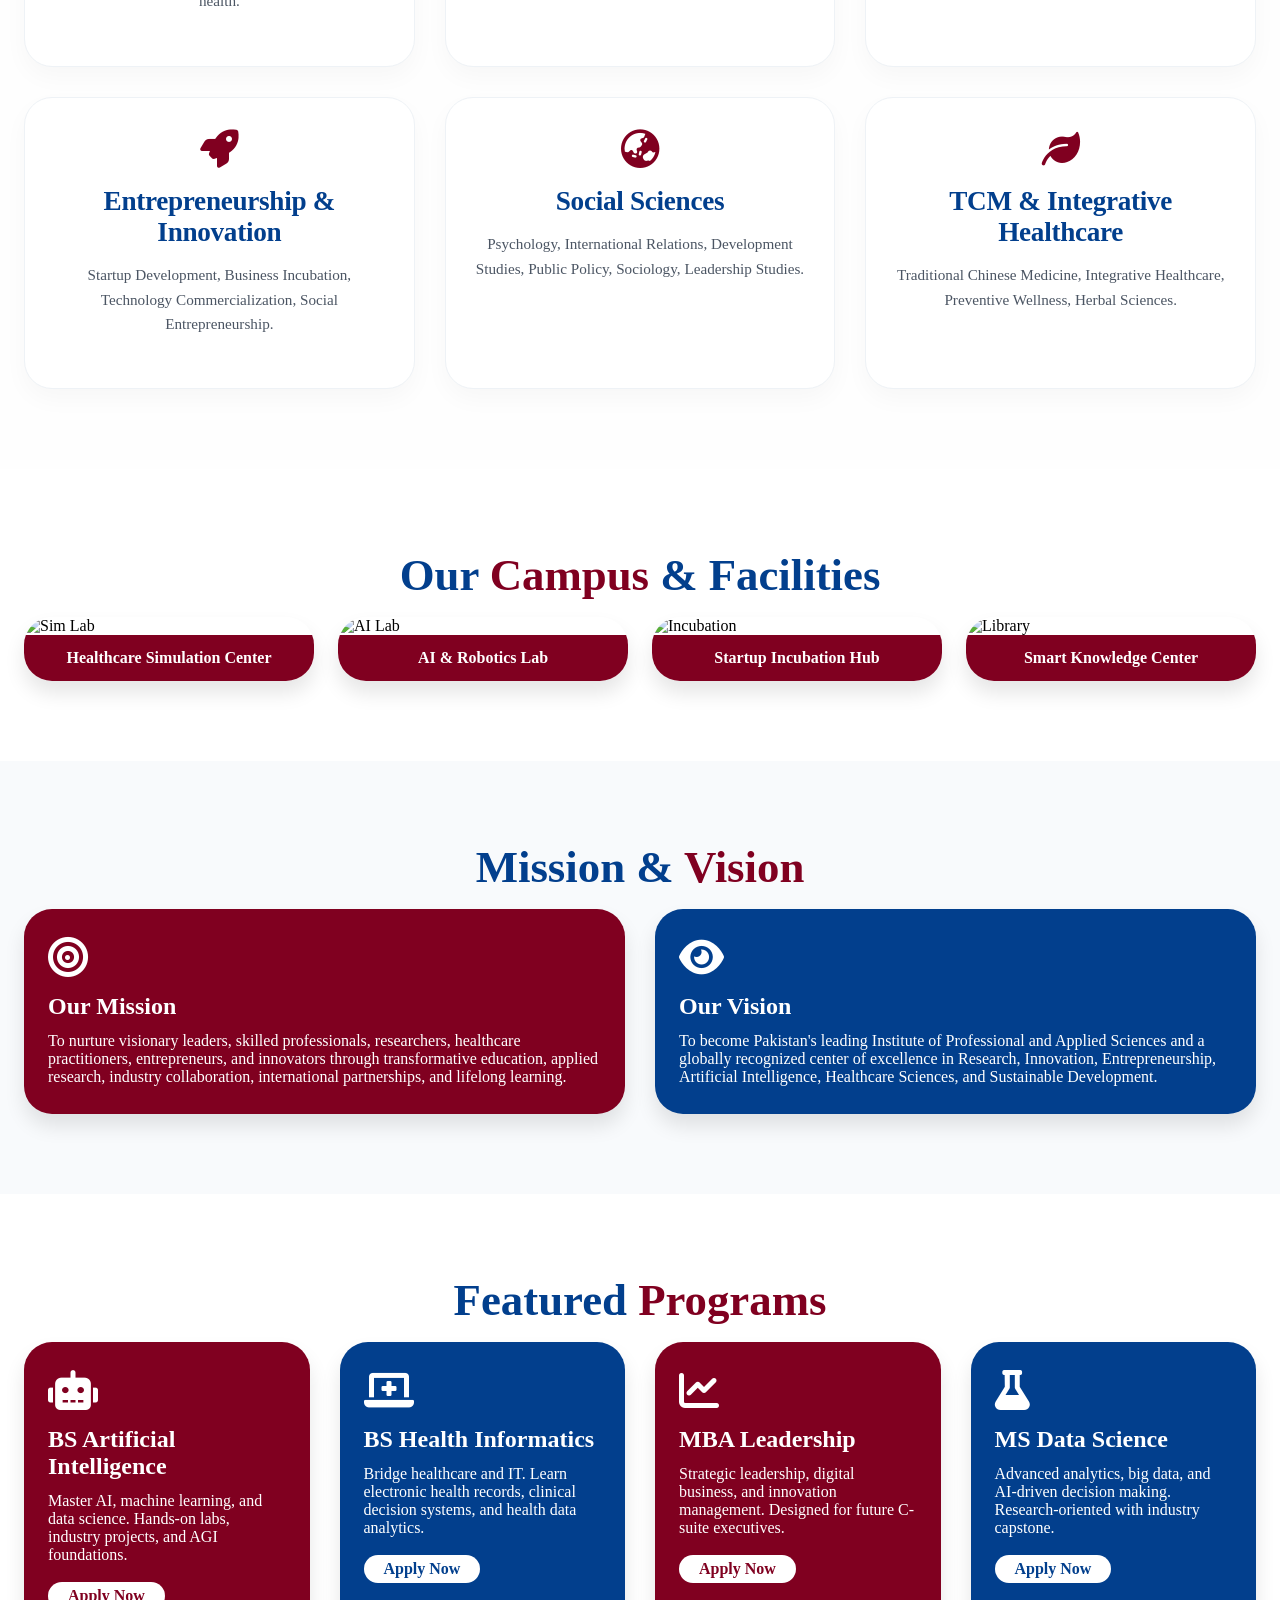
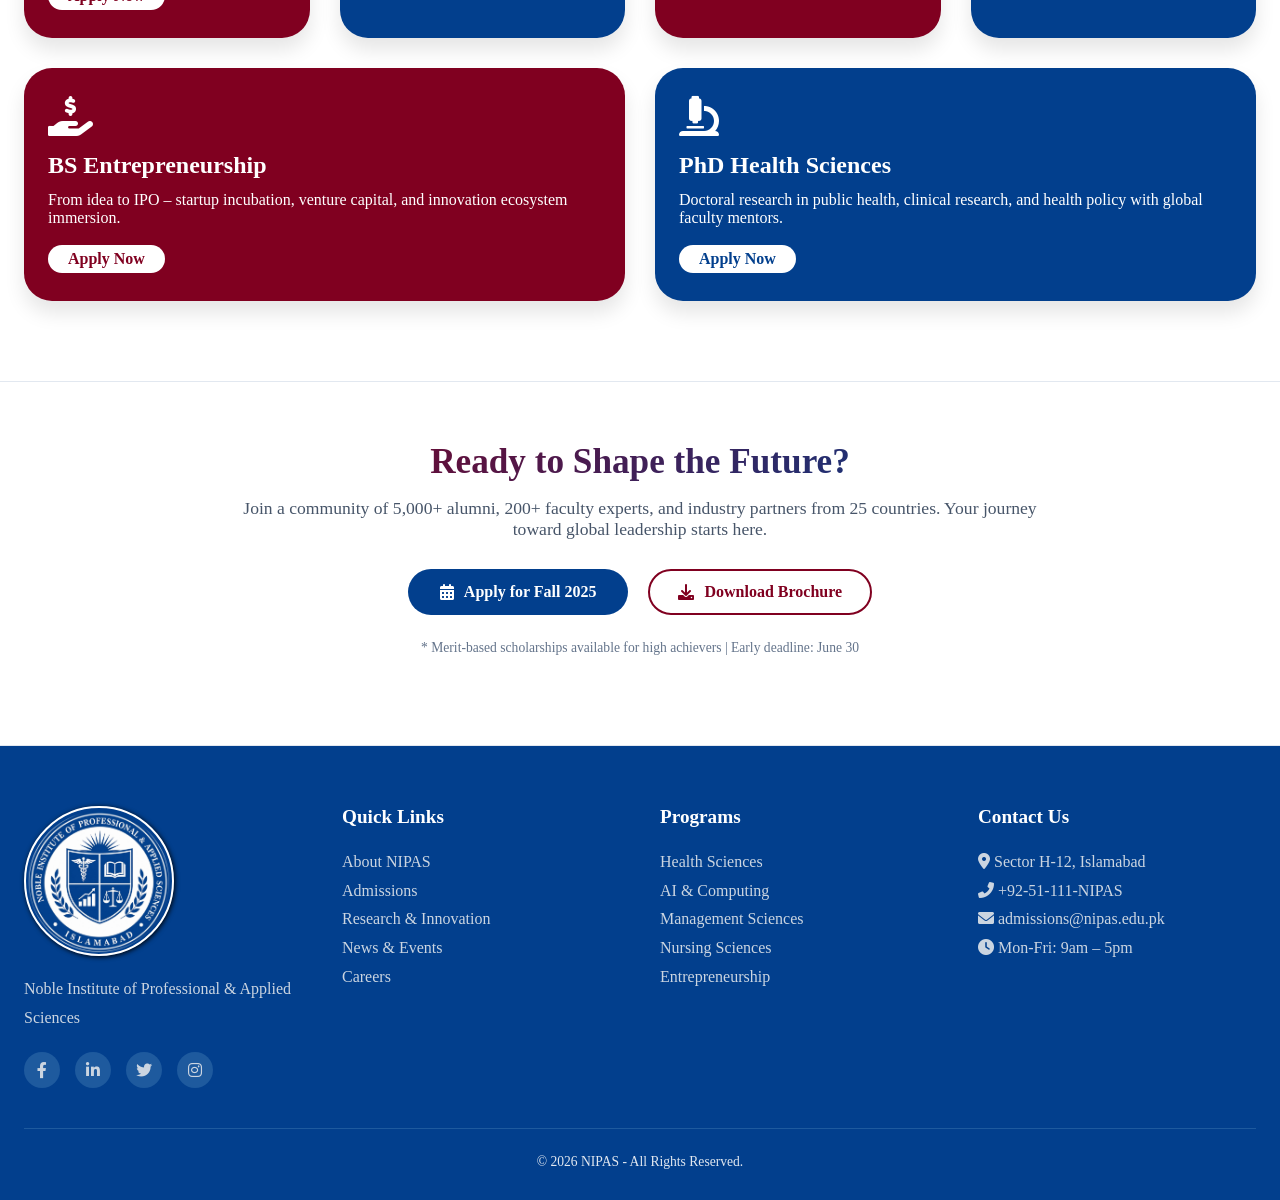
==== commit d0783674: "Add files via upload" ====
--- a/index.html
+++ b/index.html
@@ -151,7 +151,7 @@
   <section style="background: #fafcff;">
     <div class="container">
       <div class="research-flex">
-        <div class="research-img"><img src="https://images.unsplash.com/photo-1562774053-701939374585?ixlib=rb-4.0.3&auto=format&fit=crop&w=800&q=80" alt="Campus"></div>
+        <div class="research-img"><img src="images/about-img.webp" alt="Campus"></div>
         <div class="research-text">
           <h2 class="section-title" style="text-align: left;">A New <span>Paradigm</span> of Higher Education</h2>
           <p style="margin-bottom: 1rem;">The Noble Institute of Professional and Applied Sciences (NIPAS) is a future-focused institution established to bridge the gap between academia, industry, healthcare, technology, and innovation. We combine academic excellence with practical learning, professional development, cutting-edge research, and international exposure to prepare graduates for leadership in the Fourth and Fifth Industrial Revolutions.</p>
--- a/style.css
+++ b/style.css
@@ -659,15 +659,15 @@
     font-size: 0.85rem;
   }
   @media (max-width: 768px) {
-    .section-title { font-size: 2rem; }
-    .hero-left h1 { font-size: 2.2rem; }
-    section { padding: 50px 0; }
-    .hero-flex { flex-direction: column; text-align: center; }
-    .stats-flex { justify-content: center; }
-    .research-flex { flex-direction: column-reverse; }
-    .school-paragraph-card h3 { font-size: 1.4rem; }
-    .hero-button-container{
-      justify-content: center;
-      align-items: center;
-    }
-  }+  .section-title { font-size: 2rem; }
+  .hero-left h1 { font-size: 2.2rem; }
+  section { padding: 50px 0; }
+  .hero-flex { flex-direction: column; text-align: center; }
+  .stats-flex { justify-content: center; }
+  .research-flex { flex-direction: column-reverse; }
+  .school-paragraph-card h3 { font-size: 1.4rem; }
+  .hero-button-container{
+    justify-content: center;
+    align-items: center;
+  }
+}
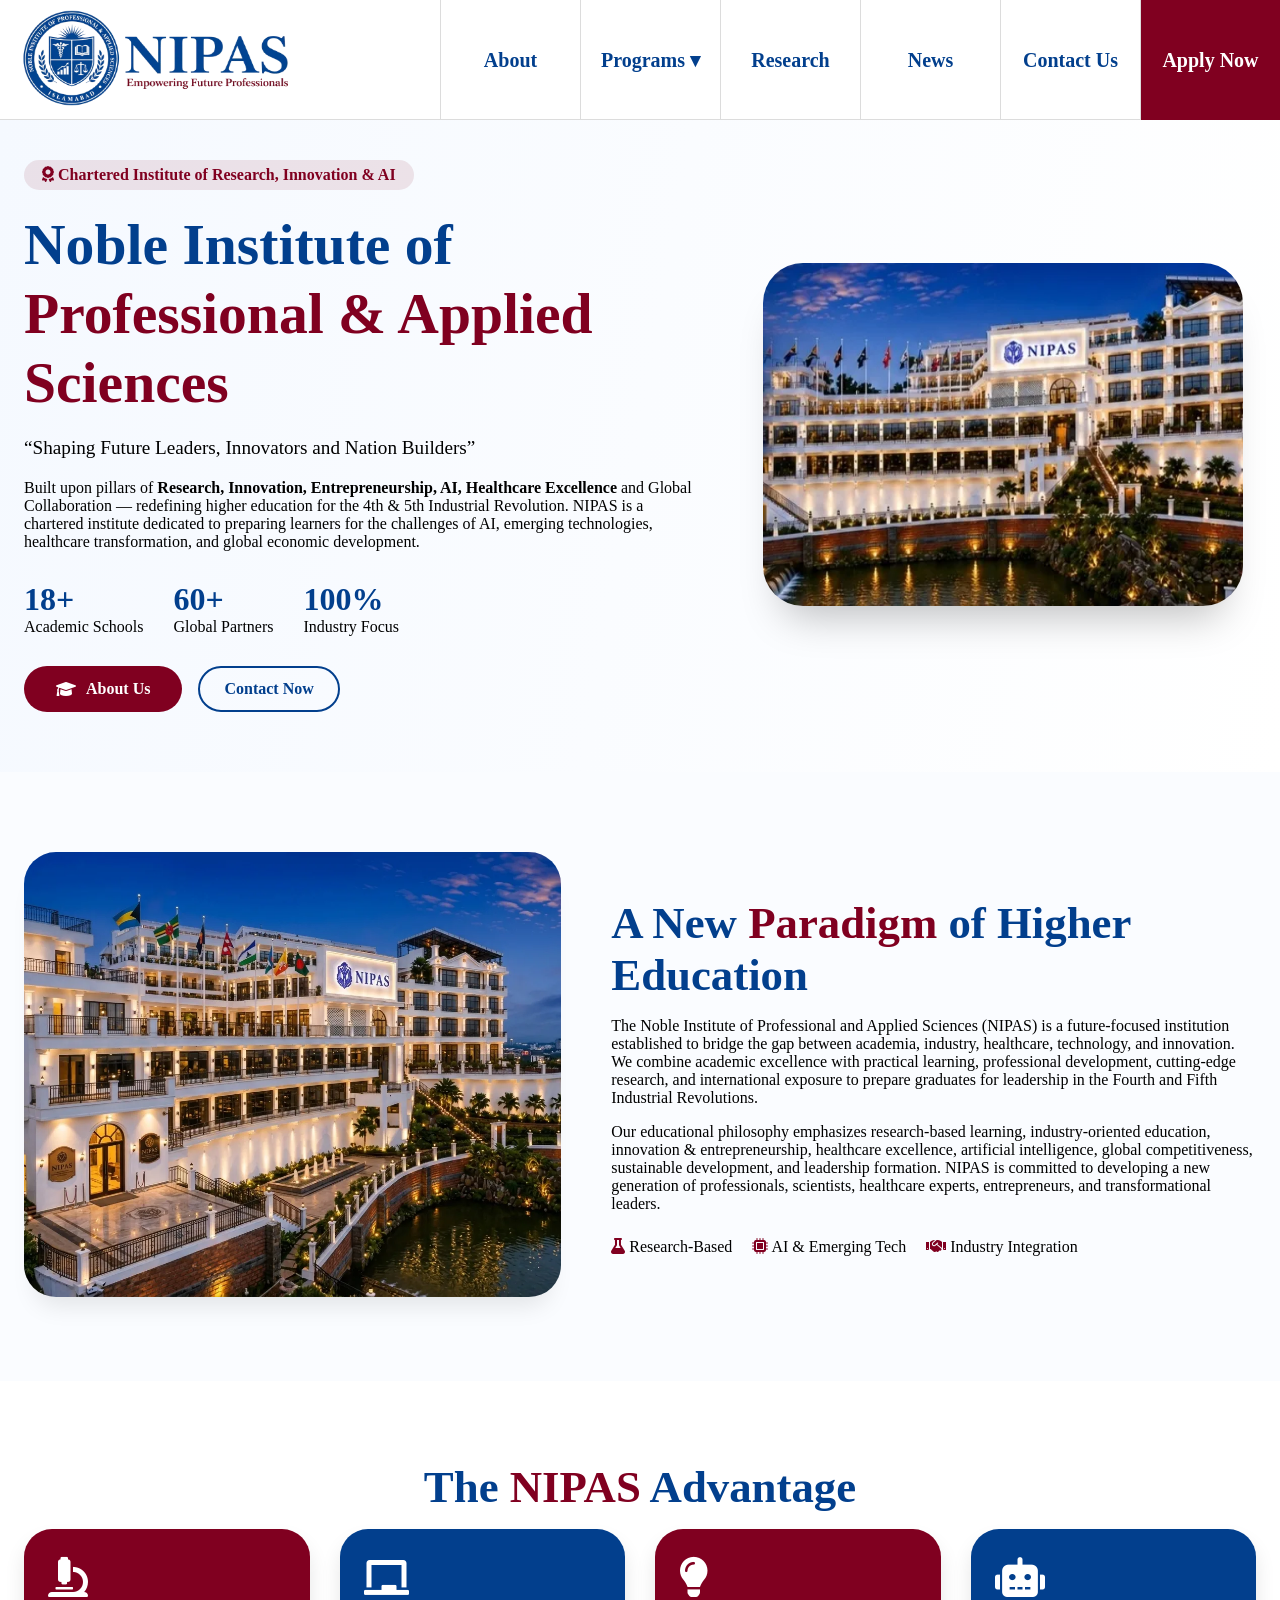
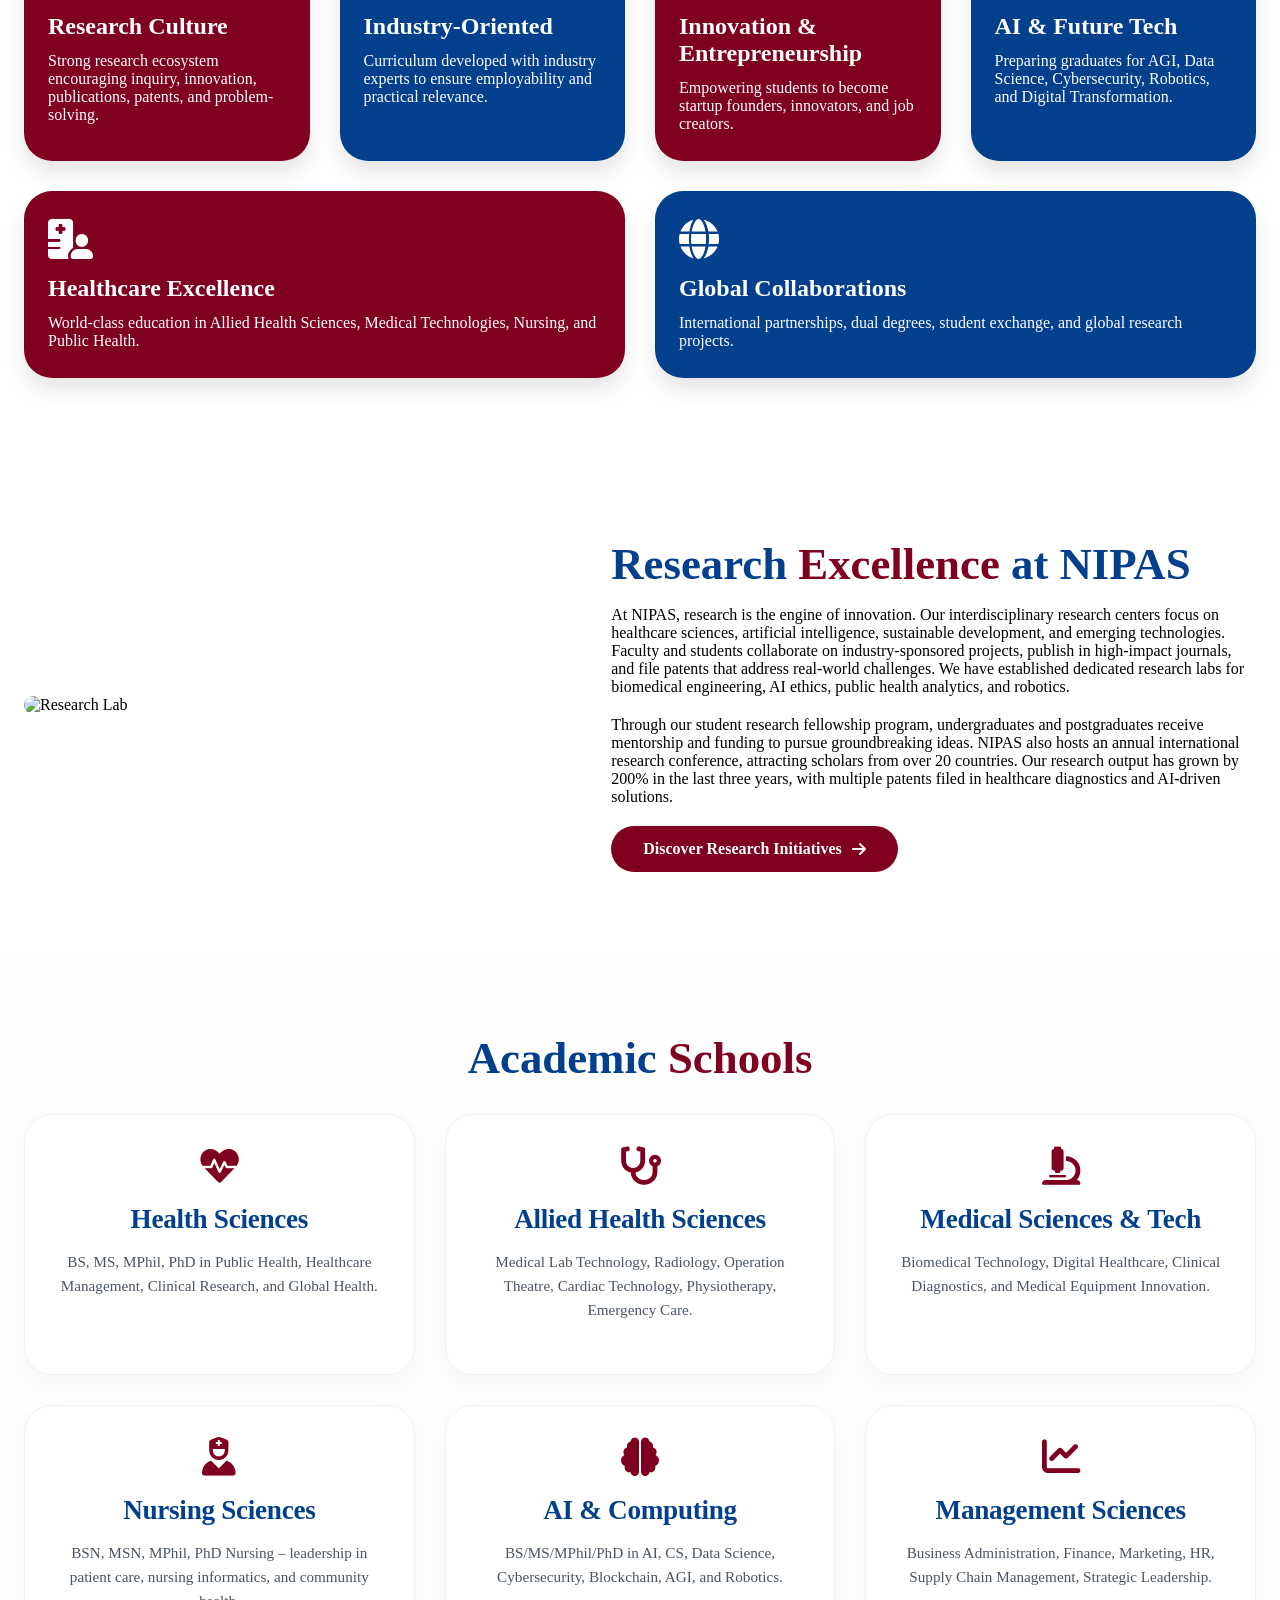
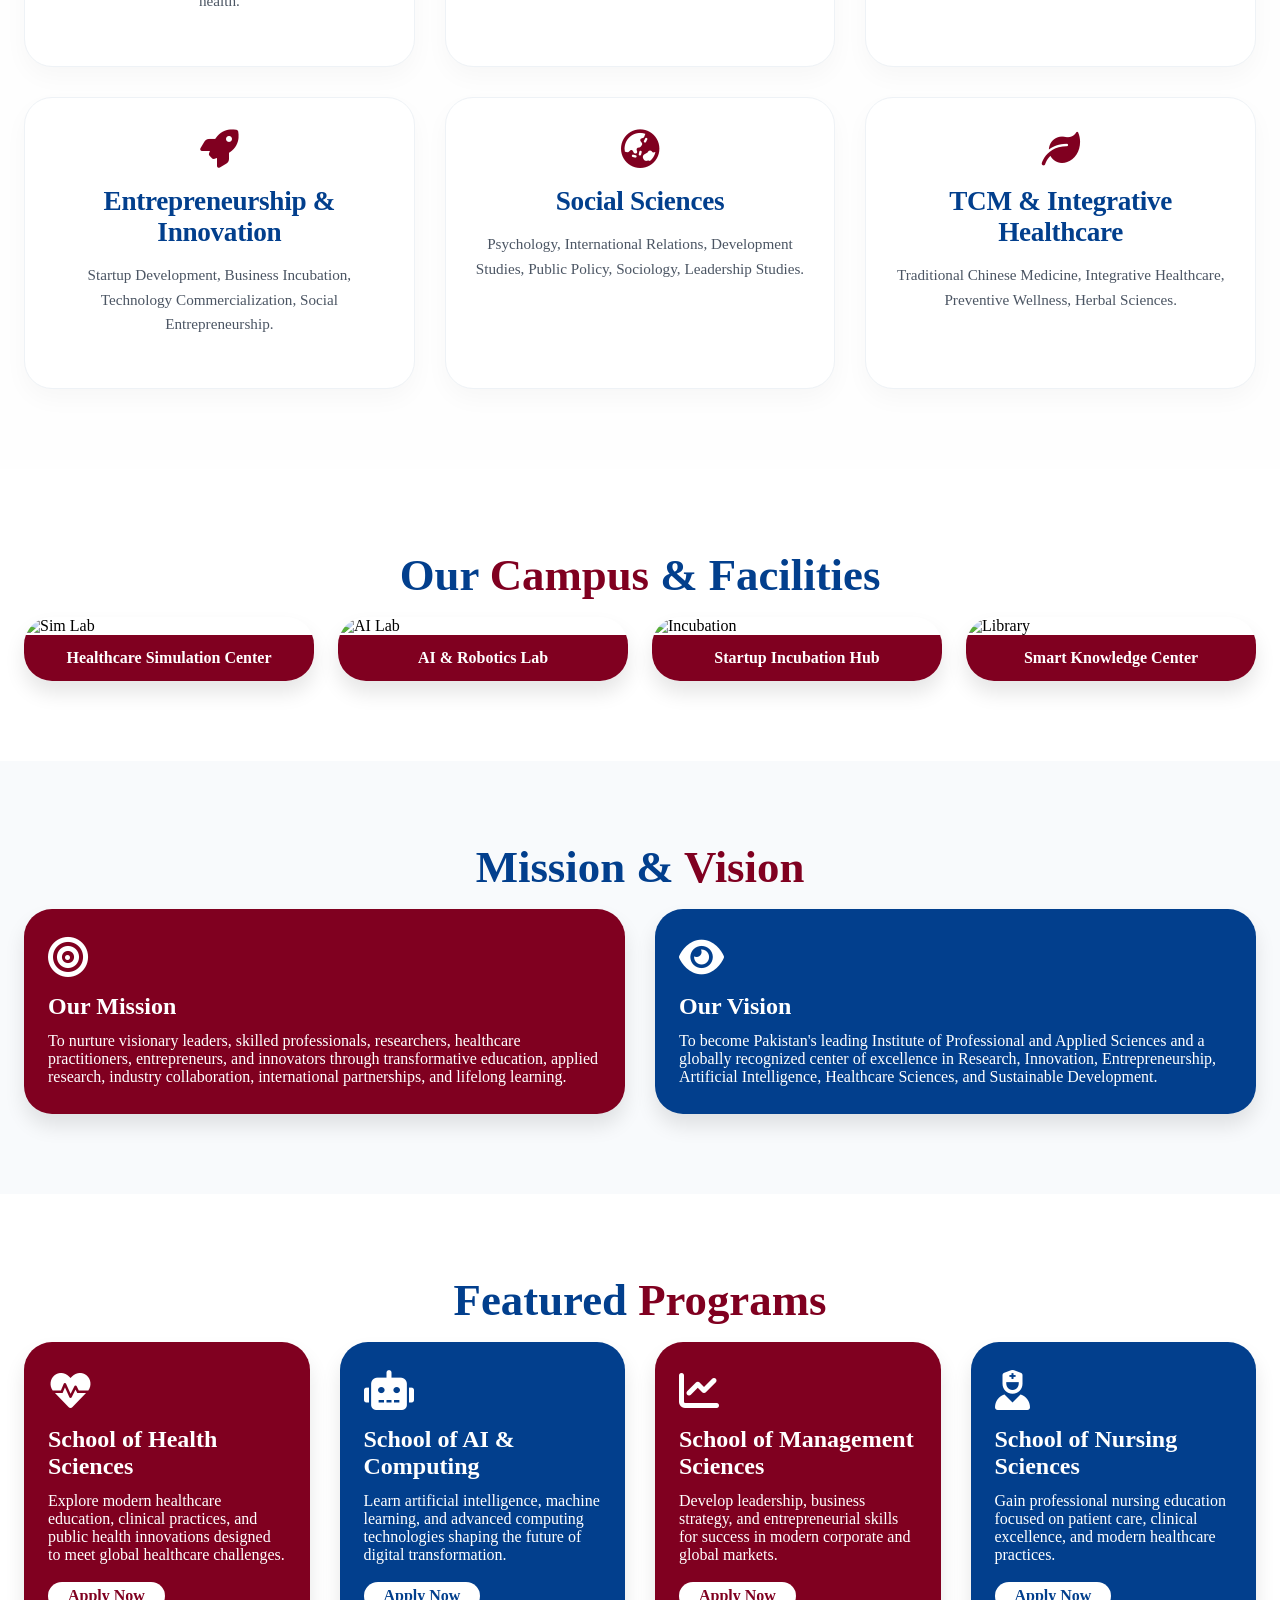
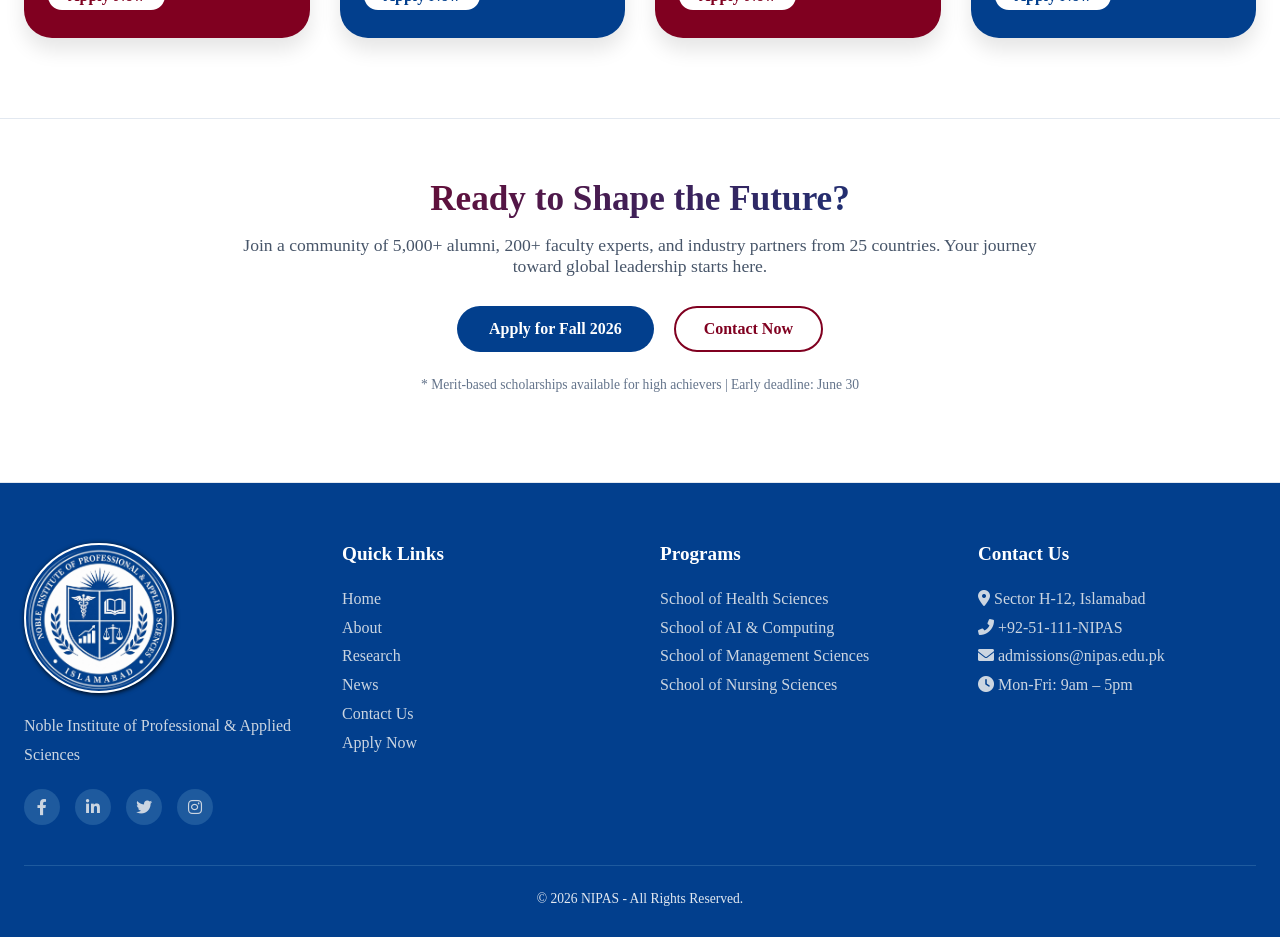
==== commit e9e165a9: "Add files via upload" ====
--- a/index.html
+++ b/index.html
@@ -22,24 +22,21 @@
     </div>
     <!-- DESKTOP MENU -->
     <nav class="nav-menu" aria-label="Main Navigation">
-      <a href="#" class="nav-link">About</a>
+      <a href="about-us.html" class="nav-link">About</a>
       <!-- PROGRAMS DROPDOWN -->
       <div class="dropdown">
         <button class="nav-link dropdown-btn" aria-haspopup="true" aria-expanded="false">Programs ▾</button>
         <div class="dropdown-menu" role="menu">
-          <a href="#" class="dropdown-item">School of Health Sciences</a>
-          <a href="#" class="dropdown-item">School of Nursing</a>
-          <a href="#" class="dropdown-item">School of Management Sciences</a>
-          <a href="#" class="dropdown-item">School of Artificial Intelligence & Computing</a>
-          <a href="#" class="dropdown-item">School of Social Sciences</a>
-          <a href="#" class="dropdown-item">School of Entrepreneurship & Innovation</a>
-        </div>
-      </div>
-      <a href="#" class="nav-link">Apply Online</a>
-      <a href="#" class="nav-link">Research</a>
-      <a href="#" class="nav-link">News</a>
-      <a href="#" class="nav-link">Contact Us</a>
-      <a href="#" class="nav-link apply-btn">Apply Now</a>
+          <a href="school-of-health-science-program.html" class="dropdown-item">School of Health Sciences</a>
+          <a href="school-of-nursing-program.html" class="dropdown-item">School of Nursing</a>
+          <a href="school-of-management-sciences-program.html" class="dropdown-item">School of Management Sciences</a>
+          <a href="school-of-artificial-intelligence-and-computing-program.html" class="dropdown-item">School of Artificial Intelligence & Computing</a>
+        </div>
+      </div>
+      <a href="research.html" class="nav-link">Research</a>
+      <a href="news.html" class="nav-link">News</a>
+      <a href="contact-us.html" class="nav-link">Contact Us</a>
+      <a href="apply-now.html" class="nav-link apply-btn">Apply Now</a>
     </nav>
     <!-- MOBILE TOGGLE -->
     <button class="hamburger" id="hamburger" aria-label="Open Menu">
@@ -60,21 +57,18 @@
     <button class="close-btn" id="closeMenu" aria-label="Close Menu">×</button>
   </div>
   <nav class="mobile-nav">
-    <a href="#">About</a>
+    <a href="about-us.html">About</a>
     <button class="mobile-dropdown-btn">Programs ▾</button>
     <div class="mobile-dropdown">
-      <a href="#">School of Health Sciences</a>
-      <a href="#">School of Nursing</a>
-      <a href="#">School of Management Sciences</a>
-      <a href="#">School of AI & Computing</a>
-      <a href="#">School of Social Sciences</a>
-      <a href="#">School of Entrepreneurship</a>
-    </div>
-    <a href="#">Guide</a>
-    <a href="#">Research</a>
-    <a href="#">News</a>
-    <a href="#">Apply Now</a>
-    <a href="#">Contact Us</a>
+      <a href="school-of-health-science-program.html">School of Health Sciences</a>
+      <a href="school-of-nursing-program.html">School of Nursing</a>
+      <a href="school-of-management-sciences-program.html">School of Management Sciences</a>
+      <a href="school-of-artificial-intelligence-and-computing-program.html">School of AI & Computing</a>
+    </div>
+    <a href="research.html">Research</a>
+    <a href="news.html">News</a>
+    <a href="contact-us.html">Contact Us</a>
+    <a href="apply-now.html">Apply Now</a>
   </nav>
 </aside>
 <script>
@@ -136,8 +130,8 @@
             <div class="stat-item"><h3>100%</h3><p>Industry Focus</p></div>
           </div>
           <div class="hero-button-container">
-            <a href="#" class="btn-primary"><i class="fas fa-graduation-cap"></i> Explore Programs</a>
-            <a href="#" class="btn-outline-light" style="border-color:#023f8d; color:#023f8d;"><i class="fas fa-video"></i> Virtual Tour</a>
+            <a href="about-us.html" class="btn-primary"><i class="fas fa-graduation-cap"></i> About Us</a>
+            <a href="contact-us.html" class="btn-outline-light" style="border-color:#023f8d; color:#023f8d;"> Contact Now</a>
           </div>
         </div>
         <div class="hero-right">
@@ -190,7 +184,7 @@
           <h2 class="section-title" style="text-align: left;">Research <span>Excellence</span> at NIPAS</h2>
           <p style="margin-bottom: 20px;">At NIPAS, research is the engine of innovation. Our interdisciplinary research centers focus on healthcare sciences, artificial intelligence, sustainable development, and emerging technologies. Faculty and students collaborate on industry-sponsored projects, publish in high-impact journals, and file patents that address real-world challenges. We have established dedicated research labs for biomedical engineering, AI ethics, public health analytics, and robotics.</p>
           <p style="margin-bottom: 20px;">Through our student research fellowship program, undergraduates and postgraduates receive mentorship and funding to pursue groundbreaking ideas. NIPAS also hosts an annual international research conference, attracting scholars from over 20 countries. Our research output has grown by 200% in the last three years, with multiple patents filed in healthcare diagnostics and AI-driven solutions.</p>
-          <a href="#" class="btn-primary"> Discover Research Initiatives <i class="fas fa-arrow-right"></i></a>
+          <a href="research.html" class="btn-primary"> Discover Research Initiatives <i class="fas fa-arrow-right"></i></a>
         </div>
       </div>
     </div>
@@ -246,13 +240,36 @@
     <div class="container">
       <h2 class="section-title">Featured <span>Programs</span></h2>
       <div class="programs-flex">
-        <div class="program-card card-maroon"><i class="fas fa-robot"></i><h3>BS Artificial Intelligence</h3><p>Master AI, machine learning, and data science. Hands-on labs, industry projects, and AGI foundations.</p><a href="#" class="apply-btn-sm">Apply Now</a></div>
-        <div class="program-card card-blue"><i class="fas fa-laptop-medical"></i><h3>BS Health Informatics</h3><p>Bridge healthcare and IT. Learn electronic health records, clinical decision systems, and health data analytics.</p><a href="#" class="apply-btn-sm">Apply Now</a></div>
-        <div class="program-card card-maroon"><i class="fas fa-chart-line"></i><h3>MBA Leadership</h3><p>Strategic leadership, digital business, and innovation management. Designed for future C-suite executives.</p><a href="#" class="apply-btn-sm">Apply Now</a></div>
-        <div class="program-card card-blue"><i class="fas fa-flask"></i><h3>MS Data Science</h3><p>Advanced analytics, big data, and AI-driven decision making. Research-oriented with industry capstone.</p><a href="#" class="apply-btn-sm">Apply Now</a></div>
-        <div class="program-card card-maroon"><i class="fas fa-hand-holding-usd"></i><h3>BS Entrepreneurship</h3><p>From idea to IPO – startup incubation, venture capital, and innovation ecosystem immersion.</p><a href="#" class="apply-btn-sm">Apply Now</a></div>
-        <div class="program-card card-blue"><i class="fas fa-microscope"></i><h3>PhD Health Sciences</h3><p>Doctoral research in public health, clinical research, and health policy with global faculty mentors.</p><a href="#" class="apply-btn-sm">Apply Now</a></div>
-      </div>
+  
+  <div class="program-card card-maroon">
+    <i class="fas fa-heartbeat"></i>
+    <h3>School of Health Sciences</h3>
+    <p>Explore modern healthcare education, clinical practices, and public health innovations designed to meet global healthcare challenges.</p>
+    <a href="school-of-health-science-program.html" class="apply-btn-sm">Apply Now</a>
+  </div>
+
+  <div class="program-card card-blue">
+    <i class="fas fa-robot"></i>
+    <h3>School of AI & Computing</h3>
+    <p>Learn artificial intelligence, machine learning, and advanced computing technologies shaping the future of digital transformation.</p>
+    <a href="school-of-artificial-intelligence-and-computing-program.html" class="apply-btn-sm">Apply Now</a>
+  </div>
+
+  <div class="program-card card-maroon">
+    <i class="fas fa-chart-line"></i>
+    <h3>School of Management Sciences</h3>
+    <p>Develop leadership, business strategy, and entrepreneurial skills for success in modern corporate and global markets.</p>
+    <a href="school-of-management-sciences-program.html" class="apply-btn-sm">Apply Now</a>
+  </div>
+
+  <div class="program-card card-blue">
+    <i class="fas fa-user-nurse"></i>
+    <h3>School of Nursing Sciences</h3>
+    <p>Gain professional nursing education focused on patient care, clinical excellence, and modern healthcare practices.</p>
+    <a href="school-of-nursing-program.html" class="apply-btn-sm">Apply Now</a>
+  </div>
+
+</div>
     </div>
   </section>
 
@@ -263,8 +280,8 @@
         <h2>Ready to Shape the Future?</h2>
         <p>Join a community of 5,000+ alumni, 200+ faculty experts, and industry partners from 25 countries. Your journey toward global leadership starts here.</p>
         <div class="cta-buttons">
-          <a href="#" class="btn-solid-cta"><i class="fas fa-calendar-alt"></i> Apply for Fall 2025</a>
-          <a href="#" class="btn-outline-cta"><i class="fas fa-download"></i> Download Brochure</a>
+          <a href="apply-now.html" class="btn-solid-cta"> Apply for Fall 2026</a>
+          <a href="contact-us.html" class="btn-outline-cta">Contact Now</a>
         </div>
         <p style="font-size: 0.85rem; margin-top: 25px; color:#64748b;">* Merit-based scholarships available for high achievers | Early deadline: June 30</p>
       </div>
@@ -290,19 +307,19 @@
       </div>
       <div class="footer-col">
         <h4>Quick Links</h4>
-        <a href="#">About NIPAS</a>
-        <a href="#">Admissions</a>
-        <a href="#">Research & Innovation</a>
-        <a href="#">News & Events</a>
-        <a href="#">Careers</a>
+        <a href="index.html">Home</a>
+        <a href="about-us.html">About</a>
+        <a href="research.html">Research</a>
+        <a href="news.html">News</a>
+        <a href="contact-us.html">Contact Us</a>
+        <a href="apply-now.html">Apply Now</a>
       </div>
       <div class="footer-col">
         <h4>Programs</h4>
-        <a href="#">Health Sciences</a>
-        <a href="#">AI & Computing</a>
-        <a href="#">Management Sciences</a>
-        <a href="#">Nursing Sciences</a>
-        <a href="#">Entrepreneurship</a>
+        <a href="school-of-health-science-program.html">School of Health Sciences</a>
+        <a href="school-of-artificial-intelligence-and-computing-program.html">School of AI & Computing</a>
+        <a href="school-of-management-sciences-program.html">School of Management Sciences</a>
+        <a href="school-of-nursing-program.html">School of Nursing Sciences</a>
       </div>
       <div class="footer-col">
         <h4>Contact Us</h4>
--- a/style.css
+++ b/style.css
@@ -300,7 +300,6 @@
     border-radius: 50px;
     text-decoration: none;
     transition: all 0.3s ease;
-    box-shadow: 0 8px 20px rgba(128,0,32,0.25);
   }
   .btn-primary:hover {
     background: #023f8d;
@@ -671,3 +670,1014 @@
     align-items: center;
   }
 }
+
+
+
+
+/* About Page */
+.hero-about {
+    background: radial-gradient(circle at 10% 30%, rgba(128,0,32,0.03) 0%, rgba(2,63,141,0.02) 100%);
+    padding: 60px 0 40px;
+    position: relative;
+    overflow: hidden;
+  }
+  .hero-about::before {
+    content: '';
+    position: absolute;
+    top: -30%;
+    right: -20%;
+    width: 80%;
+    height: 80%;
+    background: radial-gradient(circle, rgba(128,0,32,0.05) 0%, rgba(255,255,255,0) 70%);
+    border-radius: 50%;
+    z-index: 0;
+  }
+  .hero-flex {
+    display: flex;
+    align-items: center;
+    gap: 60px;
+    flex-wrap: wrap;
+    position: relative;
+    z-index: 2;
+  }
+  .hero-content { flex: 1.2; }
+  .hero-image { flex: 0.9; text-align: center; }
+  .hero-image img {
+    width: 100%;
+    max-width: 480px;
+    box-shadow: 0 30px 40px -20px rgba(0,0,0);
+  }
+  .badge {
+    background: rgba(128,0,32,0.12);
+    backdrop-filter: blur(4px);
+    display: inline-block;
+    padding: 6px 18px;
+    border-radius: 60px;
+    color: #800020;
+    font-weight: 600;
+    margin-bottom: 24px;
+    font-size: 0.9rem;
+  }
+  .hero-content h1 {
+    font-size: 3.6rem;
+    line-height: 1.2;
+    font-weight: 800;
+    color: #023f8d;
+  }
+  .hero-content h1 span { color: #800020; }
+  .hero-stats {
+    display: flex;
+    flex-wrap: wrap;
+    gap: 28px;
+    margin: 40px 0 30px;
+  }
+  .stat-block {
+    background: white;
+    border-radius: 10px;
+    padding: 16px 24px;
+    min-width: 120px;
+    text-align: center;
+    box-shadow: 0 10px 25px -8px rgba(0,0,0,0.05);
+    border: 1px solid rgba(128,0,32,0.15);
+    transition: 0.2s;
+  }
+  .stat-block:hover { border-color: #800020; transform: translateY(-3px); }
+  .stat-block h3 { font-size: 2rem; font-weight: 800; color: #800020; }
+  .stat-block p { font-weight: 600; color: #023f8d; margin-top: 5px; }
+
+  /* Journey section - floating cards */
+  .journey-wrapper {
+    display: flex;
+    flex-wrap: wrap;
+    gap: 50px;
+    align-items: center;
+  }
+  .journey-img {
+    flex: 1;
+    overflow: hidden;
+    box-shadow: 0 25px 35px -15px rgba(0,0,0);
+  }
+  .journey-img img { width: 100%; display: block; transition: 0.3s; }
+  .journey-text { flex: 1.2; }
+  .journey-text p { margin-bottom: 1.2rem; color: #334155; }
+
+  /* Core values - modern glass cards */
+  .values-grid {
+    display: flex;
+    flex-wrap: wrap;
+    gap: 30px;
+    justify-content: center;
+    margin-top: 40px;
+  }
+  .value-card {
+    background: #800020;
+    border-radius: 36px;
+    padding: 36px 24px;
+    text-align: center;
+    flex: 1 1 240px;
+  }
+  .value-icon {
+    background: white;
+    width: 70px;
+    height: 70px;
+    border-radius: 60px;
+    display: flex;
+    align-items: center;
+    justify-content: center;
+    margin: 0 auto 20px;
+  }
+  .value-icon i { font-size: 2rem; color: #800020; }
+  .value-card h3 { font-size: 1.5rem; margin-bottom: 12px; color: #fff; }
+  .value-card p{
+    color: white;
+  }
+  /* timeline horizontal with elegant dots */
+  .timeline-premium {
+    display: flex;
+    flex-wrap: wrap;
+    justify-content: center;
+    gap: 20px;
+    margin: 50px 0 10px;
+  }
+  .milestone-card {
+    background: white;
+    border: 2px solid #023f8d;
+    border-radius: 32px;
+    padding: 28px 20px;
+    text-align: center;
+    flex: 1 1 180px;
+  }
+  .milestone-year { font-size: 1.9rem; font-weight: 800; color: #023f8d; margin-bottom: 12px; }
+  .milestone-card p{
+    color: #023f8d;
+  }
+  /* Leadership - elegant cards with overlay */
+  .leadership-grid {
+    display: flex;
+    flex-wrap: wrap;
+    gap: 35px;
+    justify-content: center;
+    margin-top: 40px;
+  }
+  .leader-card {
+    background: white;
+    border-radius: 32px;
+    overflow: hidden;
+    width: 270px;
+    text-align: center;
+    transition: 0.25s;
+    box-shadow: 0 20px 30px -12px rgba(0,0,0,0.08);
+    border: 1px solid #edf2f7;
+  }
+  .leader-card:hover { transform: translateY(-10px); box-shadow: 0 30px 40px -12px rgba(128,0,32,0.2); }
+  .leader-card img { width: 100%; height: 280px; object-fit: cover; background: #f1f5f9; }
+  .leader-card h4 { font-size: 1.3rem; margin: 20px 0 6px; color: #023f8d; }
+  .leader-card p { color: #800020; font-weight: 500; padding-bottom: 24px; letter-spacing: 0.3px; }
+
+  /* Accreditations - chip style */
+  .accred-list {
+    display: flex;
+    flex-wrap: wrap;
+    justify-content: center;
+    gap: 16px;
+    margin: 40px 0 20px;
+  }
+  .accred-chip {
+    background: #f8fafc;
+    padding: 10px 24px;
+    border-radius: 60px;
+    font-weight: 600;
+    color: #023f8d;
+    border: 1px solid #e2e8f0;
+    transition: all 0.2s;
+  }
+  .accred-chip i { margin-right: 8px; color: #800020; }
+  .accred-chip:hover { background: #800020; color: white; border-color: #800020; }
+  .accred-chip:hover i { color: white; }
+
+  /* founder quote - premium glass panel */
+  .founder-panel {
+    background: linear-gradient(115deg, #fefaf5 0%, #ffffff 100%);
+    border-radius: 20px;
+    margin: 40px auto;
+    padding: 20px 30px;
+    box-shadow: 0 30px 40px -20px rgba(0,0,0,0.08);
+    border: 1px solid rgba(128,0,32,0.1);
+  }
+  .founder-flex {
+    display: flex;
+    flex-wrap: wrap;
+    gap: 50px;
+    align-items: center;
+  }
+  .founder-avatar { flex: 0.8; text-align: center; }
+  .founder-avatar img { width: 100%; border-radius: 10px; box-shadow: 0 20px 25px -12px rgba(0,0,0,0.1); }
+  .founder-message { flex: 1.5; }
+  .founder-message i { font-size: 2.8rem; color: #800020; opacity: 0.6; margin-bottom: 16px; display: inline-block; }
+  .founder-message p { font-size: 1.2rem; line-height: 1.5; font-style: italic; color: #1e293b; margin-bottom: 20px; }
+
+  /* CTA Section - bold gradient */
+  .cta-premium {
+    background: #800020;
+    border-radius: 20px;
+    padding: 64px 48px;
+    text-align: center;
+    margin: 40px 0 60px;
+  }
+  .cta-premium h2 { color: white; font-size: 2.2rem; margin-bottom: 16px; }
+  .cta-premium p { color: #cbd5e1; max-width: 600px; margin: 0 auto 24px; }
+  .cta-btn-group { display: flex; gap: 20px; justify-content: center; flex-wrap: wrap; }
+  .btn-cta-solid { background: white; color: #800020; padding: 12px 32px; border-radius: 60px; font-weight: 700; text-decoration: none; display: inline-flex; align-items: center; gap: 8px; transition: 0.2s; }
+  .btn-cta-solid:hover { background: #800020; color: white; transform: translateY(-3px); }
+  .btn-cta-outline { background: transparent; border: 2px solid white; color: white; padding: 12px 32px; border-radius: 60px; font-weight: 600; text-decoration: none; display: inline-flex; align-items: center; gap: 8px; transition: 0.2s; }
+  .btn-cta-outline:hover { background: white; color: #023f8d; }
+@media (max-width: 768px) {
+    .hero-content h1 { font-size: 2.2rem; }
+    .hero-flex, .founder-flex { flex-direction: column; text-align: center; }
+    .hero-stats { justify-content: center; }
+    .founder-panel { padding: 32px 24px; }
+    .cta-premium { padding: 40px 24px; }
+    .journey-wrapper{
+      flex-direction: column-reverse;
+
+    }
+  }
+
+
+/* Contact Us */
+
+  /* ========== CONTACT PAGE SPECIFIC STYLES ========== */
+  .contact-hero {
+    background: radial-gradient(circle at 10% 30%, rgba(128,0,32,0.03) 0%, rgba(2,63,141,0.02) 100%);
+    padding: 60px 0 40px;
+    text-align: center;
+  }
+  .contact-hero h1 {
+    font-size: 3.2rem;
+    color: #023f8d;
+    margin-bottom: 16px;
+  }
+  .contact-hero h1 span { color: #800020; }
+  
+  /* Contact info cards */
+  .contact-info-grid {
+    display: flex;
+    flex-wrap: wrap;
+    gap: 30px;
+    justify-content: center;
+    margin-bottom: 60px;
+  }
+  .info-card {
+    background: white;
+    border-radius: 32px;
+    padding: 32px 28px;
+    text-align: center;
+    flex: 1 1 240px;
+    transition: 0.25s;
+    border: 1px solid #eef2f6;
+    box-shadow: 0 12px 24px -12px rgba(0,0,0,0.05);
+  }
+  .info-card:hover {
+    transform: translateY(-6px);
+    border-color: #800020;
+  }
+  .info-icon {
+    width: 70px;
+    height: 70px;
+    background: linear-gradient(145deg, #80002010, #023f8d10);
+    border-radius: 60px;
+    display: flex;
+    align-items: center;
+    justify-content: center;
+    margin: 0 auto 20px;
+  }
+  .info-icon i { font-size: 2rem; color: #800020; }
+  .info-card h3 { font-size: 1.4rem; margin-bottom: 12px; color: #023f8d; }
+  .info-card p { color: #475569; line-height: 1.5; }
+  .info-card a { color: #800020; text-decoration: none; font-weight: 500; }
+  .info-card a:hover { text-decoration: underline; }
+
+  /* Form + Map Section */
+  .contact-form-map {
+    background: #fefcf9;
+    border-radius: 56px;
+    padding: 48px;
+    margin: 40px 0;
+    box-shadow: 0 20px 35px -12px rgba(0,0,0,0.05);
+  }
+  .form-map-flex {
+    display: flex;
+    flex-wrap: wrap;
+    gap: 48px;
+  }
+  .form-col {
+    flex: 1.2;
+  }
+  .map-col {
+    flex: 1;
+  }
+  .form-col h3, .map-col h3 {
+    font-size: 1.8rem;
+    color: #023f8d;
+    margin-bottom: 24px;
+    font-weight: 700;
+  }
+  .input-group {
+    margin-bottom: 20px;
+  }
+  .input-group input, .input-group textarea, .input-group select {
+    width: 100%;
+    padding: 14px 18px;
+    border: 1px solid #e2e8f0;
+    border-radius: 28px;
+    font-size: 1rem;
+    transition: 0.2s;
+    background: white;
+    font-family: inherit;
+  }
+  .input-group input:focus, .input-group textarea:focus, .input-group select:focus {
+    outline: none;
+    border-color: #800020;
+    box-shadow: 0 0 0 3px rgba(128,0,32,0.1);
+  }
+  .input-group textarea {
+    resize: vertical;
+    min-height: 120px;
+  }
+  .submit-btn {
+    background: #800020;
+    color: white;
+    border: none;
+    padding: 14px 32px;
+    border-radius: 40px;
+    font-weight: 600;
+    font-size: 1rem;
+    cursor: pointer;
+    transition: 0.2s;
+    display: inline-flex;
+    align-items: center;
+    gap: 10px;
+  }
+  .submit-btn:hover {
+    background: #023f8d;
+    transform: translateY(-2px);
+  }
+  .map-wrapper {
+    background: #eef2ff;
+    border-radius: 32px;
+    overflow: hidden;
+    height: 350px;
+    box-shadow: 0 12px 20px -8px rgba(0,0,0,0.1);
+  }
+  .map-wrapper iframe {
+    width: 100%;
+    height: 100%;
+    border: 0;
+  }
+
+ @media (max-width: 768px) {
+    .contact-hero h1 { font-size: 2.2rem; }
+    .contact-form-map { padding: 28px; }
+    .form-map-flex { flex-direction: column; }
+  }
+
+
+  /* Progrmas  */
+    .hero-health {
+    background: radial-gradient(circle at 10% 30%, rgba(128,0,32,0.04) 0%, rgba(2,63,141,0.02) 100%);
+    padding: 60px 0 40px;
+  }
+  .hero-flex {
+    display: flex;
+    align-items: center;
+    gap: 50px;
+    flex-wrap: wrap;
+  }
+  .hero-content { flex: 1.2; }
+  .badge {
+    background: rgba(128,0,32,0.12);
+    display: inline-block;
+    padding: 6px 18px;
+    border-radius: 60px;
+    color: #800020;
+    font-weight: 600;
+    margin-bottom: 24px;
+  }
+  .hero-content h1 { font-size: 3.2rem; color: #023f8d; line-height: 1.2; }
+  .hero-content h1 span { color: #800020; }
+
+  /* About School */
+  .about-school {
+    background: #fefcf9;
+    border-radius: 48px;
+    margin: 20px 0;
+    padding: 50px;
+  }
+  .about-grid {
+    display: flex;
+    flex-wrap: wrap;
+    gap: 40px;
+    align-items: center;
+  }
+  .about-text { flex: 1.5; }
+  .about-stats { flex: 1; display: flex; flex-wrap: wrap; gap: 20px; justify-content: center; }
+  .stat-circle {
+    background: linear-gradient(#a00030,#800020);
+    border-radius: 32px;
+    padding: 24px;
+    text-align: center;
+    min-width: 140px;
+    box-shadow: 0 8px 20px rgba(0,0,0,0.03);
+    border: 1px solid #eef2f6;
+  }
+  .stat-circle h3 { font-size: 2rem; color: #fff; }
+  .stat-circle p {  color: #fff; }
+  
+  /* Program Cards Grid */
+  .programs-grid {
+    display: flex;
+    flex-wrap: wrap;
+    gap: 30px;
+    justify-content: center;
+    margin-top: 30px;
+  }
+  .programs-grid .program-card {
+    background: white;
+    padding: 0;
+    overflow: hidden;
+    flex: 1 1 500px;
+    transition: 0.25s;
+    border-radius: 0;
+    border: 2px solid #a00030;
+    box-shadow: 0 12px 24px -12px rgba(0,0,0,0.05);
+  }
+  .programs-grid .program-card:hover { transform: translateY(-8px); border-color: #800020; box-shadow: 0 25px 35px -12px rgba(128,0,32,0.15); }
+  .program-header {
+    background: linear-gradient(135deg, #800020, #a00030);
+    padding: 24px;
+    text-align: center;
+    color: white;
+  }
+  .program-header i { font-size: 2.5rem; margin-bottom: 12px; display: inline-block; }
+  .program-header h3 { font-size: 1.6rem; margin-bottom: 6px; }
+  .program-header p { font-size: 0.9rem; opacity: 0.9; }
+  .program-body { padding: 24px; }
+  .program-body ul { list-style: none; margin: 16px 0; }
+  .program-body li { margin-bottom: 10px;font-size: large; display: flex; align-items: center; gap: 8px; }
+  .program-body li i { color: #800020; font-size: medium;display: flex;justify-content: center;align-items: center;margin: 0; }
+  .apply-now-btn {
+    display: inline-block;
+    background: #023f8d;
+    color: white;
+    padding: 10px 20px;
+    border-radius: 40px;
+    text-decoration: none;
+    font-weight: 600;
+    margin-top: 16px;
+    font-size: large;
+    gap: 20px;
+    display: flex;
+    justify-content: center;
+    align-items: center;
+    transition: 0.2s;
+    text-align: center;
+    width: fit-content;
+    height: fit-content;
+  }
+  .apply-now-btn:hover { background: #800020; transform: translateY(-2px); }
+  .apply-now-btn i{
+    font-size: large; margin: 0;
+  }
+
+  /* Curriculum & Facilities */
+  .curriculum-flex {
+    display: flex;
+    flex-wrap: wrap;
+    gap: 40px;
+    align-items: center;
+  }
+  .curriculum-text { flex: 1.2; }
+  .curriculum-text ul{
+    display: flex;
+    flex-direction: column;
+    justify-content: center;
+    align-items: flex-start;
+    gap: 20px;
+  }
+  .curriculum-img { flex: 0.9; border-radius: 0; overflow: hidden;box-shadow: 1px 1px 10px; }
+  .curriculum-img img { width: 100%; display: block; }
+
+  /* Career Outcomes */
+  .career-grid {
+    display: flex;
+    flex-wrap: wrap;
+    gap: 20px;
+    justify-content: center;
+    margin-top: 30px;
+  }
+  .career-item {
+    background: #a00030;
+    border-radius: 28px;
+    padding: 20px 24px;
+    text-align: center;
+    flex: 1 1 180px;
+    border: 1px solid #e2e8f0;
+    transition: 0.2s;
+  }
+  .career-item h4{
+    color: white;
+  }
+  .career-item i { font-size: 2rem; color: #fff; margin-bottom: 12px; display: inline-block; }
+  
+  /* CTA */
+  .cta-section {
+    background: linear-gradient(125deg, #023f8d 0%, #001b3b 100%);
+    border-radius: 56px;
+    padding: 60px 40px;
+    text-align: center;
+    margin: 40px 0;
+  }
+  .cta-section h2 { color: white; font-size: 2rem; margin-bottom: 16px; }
+  .cta-section p { color: #cbd5e1; margin-bottom: 24px; }
+
+ 
+  @media (max-width: 768px) {
+    .hero-content h1 { font-size: 2rem; }
+    .about-school { padding: 30px; }
+    .cta-section { padding: 40px 24px; }
+    .hero-flex, .about-grid, .curriculum-flex { flex-direction: column; text-align: center; }
+  }
+
+
+  /* Research  */
+   /* ========== RESEARCH PAGE SPECIFIC ========== */
+  .research-hero {
+    background: radial-gradient(circle at 10% 30%, rgba(128,0,32,0.03) 0%, rgba(2,63,141,0.02) 100%);
+    padding: 60px 0 40px;
+    text-align: center;
+  }
+  .research-hero h1 {
+    font-size: 3.2rem;
+    color: #023f8d;
+    margin-bottom: 16px;
+  }
+  .research-hero h1 span { color: #800020; }
+  .research-badge {
+    background: rgba(128,0,32,0.12);
+    display: inline-block;
+    padding: 6px 18px;
+    border-radius: 60px;
+    color: #800020;
+    font-weight: 600;
+    margin-bottom: 24px;
+  }
+
+  /* Research Cards Grid */
+  .articles-grid {
+    display: flex;
+    flex-wrap: wrap;
+    gap: 30px;
+    justify-content: center;
+    margin-top: 30px;
+  }
+  .article-card {
+    background: white;
+    border-radius: 28px;
+    overflow: hidden;
+    width: 350px;
+    border: 1px solid gray;
+    transition: all 0.3s ease;
+    box-shadow: 0 12px 24px -12px rgba(0,0,0,0.05);
+  }
+  .article-card:hover {
+    transform: translateY(-8px);
+    border-color: #800020;
+    box-shadow: 0 25px 35px -12px rgba(128,0,32,0.15);
+  }
+  .card-img {
+    height: 220px;
+    overflow: hidden;
+  }
+  .card-img img {
+    width: 100%;
+    height: 100%;
+    object-fit: cover;
+    transition: transform 0.4s;
+  }
+  .article-card:hover .card-img img {
+    transform: scale(1.05);
+  }
+  .card-content {
+    padding: 24px;
+  }
+  .card-meta {
+    display: flex;
+    justify-content: space-between;
+    align-items: center;
+    margin-bottom: 12px;
+    font-size: 0.85rem;
+    color: #800020;
+    font-weight: 500;
+  }
+  .card-meta .date i { margin-right: 6px; }
+  .card-content h3 {
+    font-size: 1.3rem;
+    color: #023f8d;
+    margin-bottom: 12px;
+    line-height: 1.3;
+  }
+  .card-content p {
+    color: #475569;
+    margin-bottom: 20px;
+    line-height: 1.5;
+  }
+  .read-more {
+    display: inline-flex;
+    align-items: center;
+    gap: 8px;
+    color: #800020;
+    font-weight: 600;
+    text-decoration: none;
+    transition: 0.2s;
+  }
+  .read-more:hover {
+    gap: 12px;
+    color: #023f8d;
+  }
+
+  /* Research Areas / Centers */
+  .centers-grid {
+    display: flex;
+    flex-wrap: wrap;
+    gap: 25px;
+    justify-content: center;
+    margin-top: 40px;
+  }
+  .center-card {
+    background: #fefcf9;
+    border-radius: 32px;
+    padding: 32px 24px;
+    text-align: center;
+    flex: 1 1 240px;
+    border: 1px solid #eef2f6;
+    transition: 0.2s;
+  }
+  .center-card:hover { border-color: #800020; transform: translateY(-5px); }
+  .center-icon {
+    width: 70px;
+    height: 70px;
+    background: linear-gradient(145deg, #80002010, #023f8d10);
+    border-radius: 60px;
+    display: flex;
+    align-items: center;
+    justify-content: center;
+    margin: 0 auto 20px;
+  }
+  .center-icon i { font-size: 2rem; color: #800020; }
+  .center-card h3 { font-size: 1.3rem; margin-bottom: 10px; color: #023f8d; }
+
+  /* CTA Section */
+  .cta-research {
+    background: linear-gradient(125deg, #023f8d 0%, #001b3b 100%);
+    border-radius: 56px;
+    padding: 60px 40px;
+    text-align: center;
+    margin: 40px 0;
+  }
+  .cta-research h2 { color: white; font-size: 2rem; margin-bottom: 16px; }
+  .cta-research p { color: #cbd5e1; margin-bottom: 24px; }
+  @media (max-width: 768px) {
+    .research-hero h1 { font-size: 2.2rem; }
+    .cta-research { padding: 40px 24px; }
+    .article-card { width: 100%; max-width: 380px; }
+  }
+
+
+
+  /* News */
+   
+  .news-hero {
+    background: radial-gradient(circle at 10% 30%, rgba(128,0,32,0.03) 0%, rgba(2,63,141,0.02) 100%);
+    padding: 60px 0 40px;
+    text-align: center;
+  }
+  .news-hero h1 {
+    font-size: 3.2rem;
+    color: #023f8d;
+    margin-bottom: 16px;
+  }
+  .news-hero h1 span { color: #800020; }
+  .news-badge {
+    background: rgba(128,0,32,0.12);
+    display: inline-block;
+    padding: 6px 18px;
+    border-radius: 60px;
+    color: #800020;
+    font-weight: 600;
+    margin-bottom: 24px;
+  }
+
+  /* News Cards - Different design from research cards */
+  .news-grid {
+    display: flex;
+    flex-wrap: wrap;
+    gap: 30px;
+    justify-content: center;
+    margin-top: 30px;
+  }
+  .news-card {
+    background: white;
+    width: 350px;
+    transition: all 0.5s;
+    border-radius: 24px;
+    border: 1px solid gray;
+    overflow: hidden;
+    box-shadow: 0 15px 30px -12px rgba(0,0,0,0.08);
+    cursor: pointer;
+    position: relative;
+  }
+  .news-card:hover{
+    border: 1px solid #800020;
+  }
+  .news-img {
+    position: relative;
+    height: 230px;
+    overflow: hidden;
+  }
+  .news-img img {
+    width: 100%;
+    height: 100%;
+    object-fit: cover;
+    transition: transform 0.5s ease;
+  }
+  .news-card:hover .news-img img {
+    transform: scale(1.08);
+  }
+  /* Overlay gradient on image (different style) */
+  .news-img::after {
+    content: '';
+    position: absolute;
+    bottom: 0;
+    left: 0;
+    right: 0;
+    height: 50%;
+    background: linear-gradient(to top, rgba(0,0,0,0.3), transparent);
+    pointer-events: none;
+  }
+  /* Content: title + date only */
+  .news-content {
+    padding: 22px 20px 26px;
+    background: white;
+    position: relative;
+  }
+  .news-title {
+    font-size: 1.25rem;
+    font-weight: 700;
+    color: #023f8d;
+    line-height: 1.4;
+    margin-bottom: 12px;
+    transition: color 0.2s;
+  }
+  .news-card:hover .news-title {
+    color: #800020;
+  }
+  .news-date {
+    display: flex;
+    align-items: center;
+    gap: 8px;
+    font-size: 0.85rem;
+    color: #800020;
+    font-weight: 500;
+    letter-spacing: 0.3px;
+  }
+  .news-date i {
+    font-size: 0.8rem;
+  }
+  /* CTA Newsletter section */
+  .cta-news {
+    background: linear-gradient(125deg, #023f8d 0%, #001b3b 100%);
+    border-radius: 56px;
+    padding: 50px 40px;
+    text-align: center;
+    margin: 40px 0 60px;
+  }
+  .cta-news h2 { color: white; font-size: 1.8rem; margin-bottom: 16px; }
+  .cta-news p { color: #cbd5e1; margin-bottom: 24px; }
+  .newsletter-form {
+    display: flex;
+    flex-wrap: wrap;
+    justify-content: center;
+    gap: 12px;
+    max-width: 500px;
+    margin: 0 auto;
+  }
+  .newsletter-form input {
+    flex: 1;
+    padding: 12px 20px;
+    border: none;
+    border-radius: 60px;
+    font-size: 1rem;
+    outline: none;
+  }
+  .newsletter-form button {
+    background: #800020;
+    border: none;
+    padding: 12px 28px;
+    border-radius: 60px;
+    color: white;
+    font-weight: 600;
+    cursor: pointer;
+    transition: 0.2s;
+  }
+  .newsletter-form button:hover {
+    background: white;
+    color: #800020;
+  }
+
+  @media (max-width: 768px) {
+    .news-hero h1 { font-size: 2.2rem; }
+    .news-card { width: 100%; max-width: 380px; }
+    .cta-news { padding: 40px 24px; }
+  }
+
+
+  .news-inner-section{
+    display: flex;
+    flex-direction: column;
+    justify-content: center;
+    padding: 10px;
+    align-items: center;
+    gap: 20px;
+  }
+  .news-inner-section h1{
+    font-size: 45px;
+    text-align: center;
+    color: #023f8d;
+  }
+  .news-inner-section img{
+    height: auto;
+    width: 100%;
+    object-fit: contain;
+  }
+.news-inner-section h2 {
+  font-size: 32px;
+  text-align: left;
+  color: #a00030;
+  width: 100%;
+}
+
+.news-inner-section p {
+  text-align: left;
+  font-size: medium;
+  line-height: 1.6;
+}
+
+/* LIST STYLING */
+.news-inner-section ul {
+  padding-left: 20px;
+  width: 100%;
+  margin: 10px 0 20px 0;
+}
+
+.news-inner-section ul li {
+  font-size: medium;
+  line-height: 1.7;
+  margin-bottom: 8px;
+  color: #333;
+  position: relative;
+}
+
+/* Custom bullet style (optional modern look) */
+.news-inner-section ul li::marker {
+  color: #a00030;
+}
+
+
+/* Apply Now */
+
+  .apply-hero {
+    background: radial-gradient(circle at 10% 30%, rgba(128,0,32,0.03) 0%, rgba(2,63,141,0.02) 100%);
+    padding: 60px 0 30px;
+    text-align: center;
+  }
+  .apply-hero h1 {
+    font-size: 3.2rem;
+    color: #023f8d;
+    margin-bottom: 16px;
+  }
+  .apply-hero h1 span { color: #800020; }
+  .apply-badge {
+    background: rgba(128,0,32,0.12);
+    display: inline-block;
+    padding: 6px 18px;
+    border-radius: 60px;
+    color: #800020;
+    font-weight: 600;
+    margin-bottom: 24px;
+  }
+
+  /* Form Container */
+  .form-container {
+    background: white;
+    box-shadow: 0 25px 45px -12px rgba(0,0,0,0.1);
+    margin: 40px auto 60px;
+    overflow: hidden;
+    border: 1px solid #eef2f6;
+  }
+  .form-header {
+    background: linear-gradient(135deg, #023f8d, #001b3b);
+    padding: 28px 32px;
+    color: white;
+  }
+  .form-header h2 {
+    font-size: 1.8rem;
+    font-weight: 700;
+  }
+  .form-header p {
+    opacity: 0.85;
+    margin-top: 8px;
+  }
+  .form-body {
+    padding: 20px;
+  }
+  .form-row {
+    display: flex;
+    flex-wrap: wrap;
+    gap: 24px;
+    margin-bottom: 28px;
+  }
+  .form-group {
+    flex: 1 1 280px;
+  }
+  .form-group.full-width {
+    flex: 1 1 100%;
+  }
+  label {
+    display: block;
+    font-weight: 600;
+    margin-bottom: 8px;
+    color: #023f8d;
+  }
+  label .required {
+    color: #800020;
+    margin-left: 4px;
+  }
+  input, select, textarea {
+    width: 100%;
+    padding: 12px 16px;
+    border: 1px solid #e2e8f0;
+    border-radius: 28px;
+    font-size: 1rem;
+    transition: 0.2s;
+    background: #fefefe;
+    font-family: inherit;
+  }
+  input:focus, select:focus, textarea:focus {
+    outline: none;
+    border-color: #800020;
+    box-shadow: 0 0 0 3px rgba(128,0,32,0.1);
+  }
+  .file-input {
+    padding: 10px 12px;
+    background: #f8fafc;
+  }
+  .file-note {
+    font-size: 0.7rem;
+    color: #64748b;
+    margin-top: 5px;
+  }
+  hr {
+    margin: 30px 0;
+    border: 0;
+    height: 1px;
+    background: #e2e8f0;
+  }
+  .section-subtitle {
+    font-size: 1.4rem;
+    font-weight: 700;
+    color: #fff;
+    background-color: #800020;
+    padding: 10px;
+    margin: 20px 0 24px;
+    padding-left: 16px;
+  }
+  .submit-area {
+    text-align: center;
+    margin-top: 30px;
+  }
+  .checkbox-group {
+    display: flex;
+    align-items: center;
+    gap: 12px;
+  }
+  .checkbox-group input {
+    width: auto;
+    transform: scale(1.1);
+  }
+  .checkbox-group label {
+    margin-bottom: 0;
+  }
+  @media (max-width: 768px) {
+    .apply-hero h1 { font-size: 2.2rem; }
+    .form-header h2 { font-size: 1.4rem; }
+  }
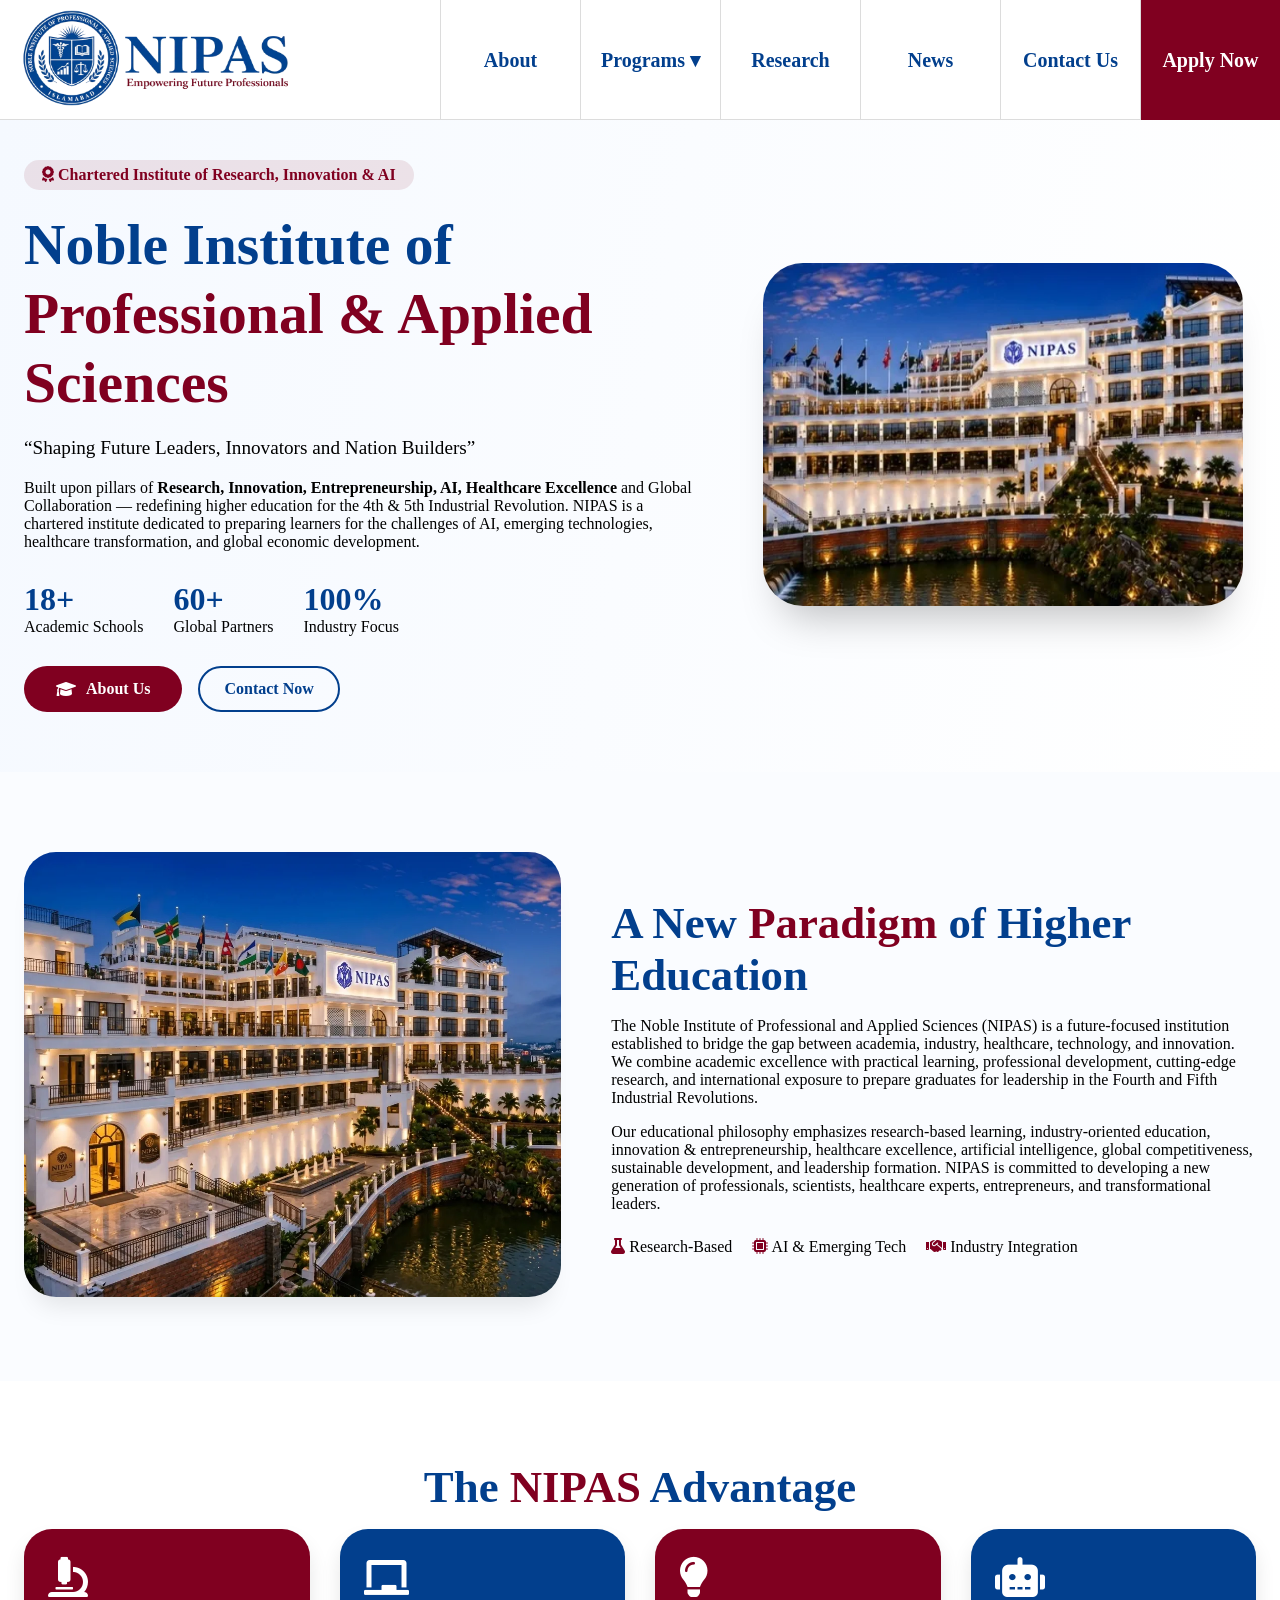
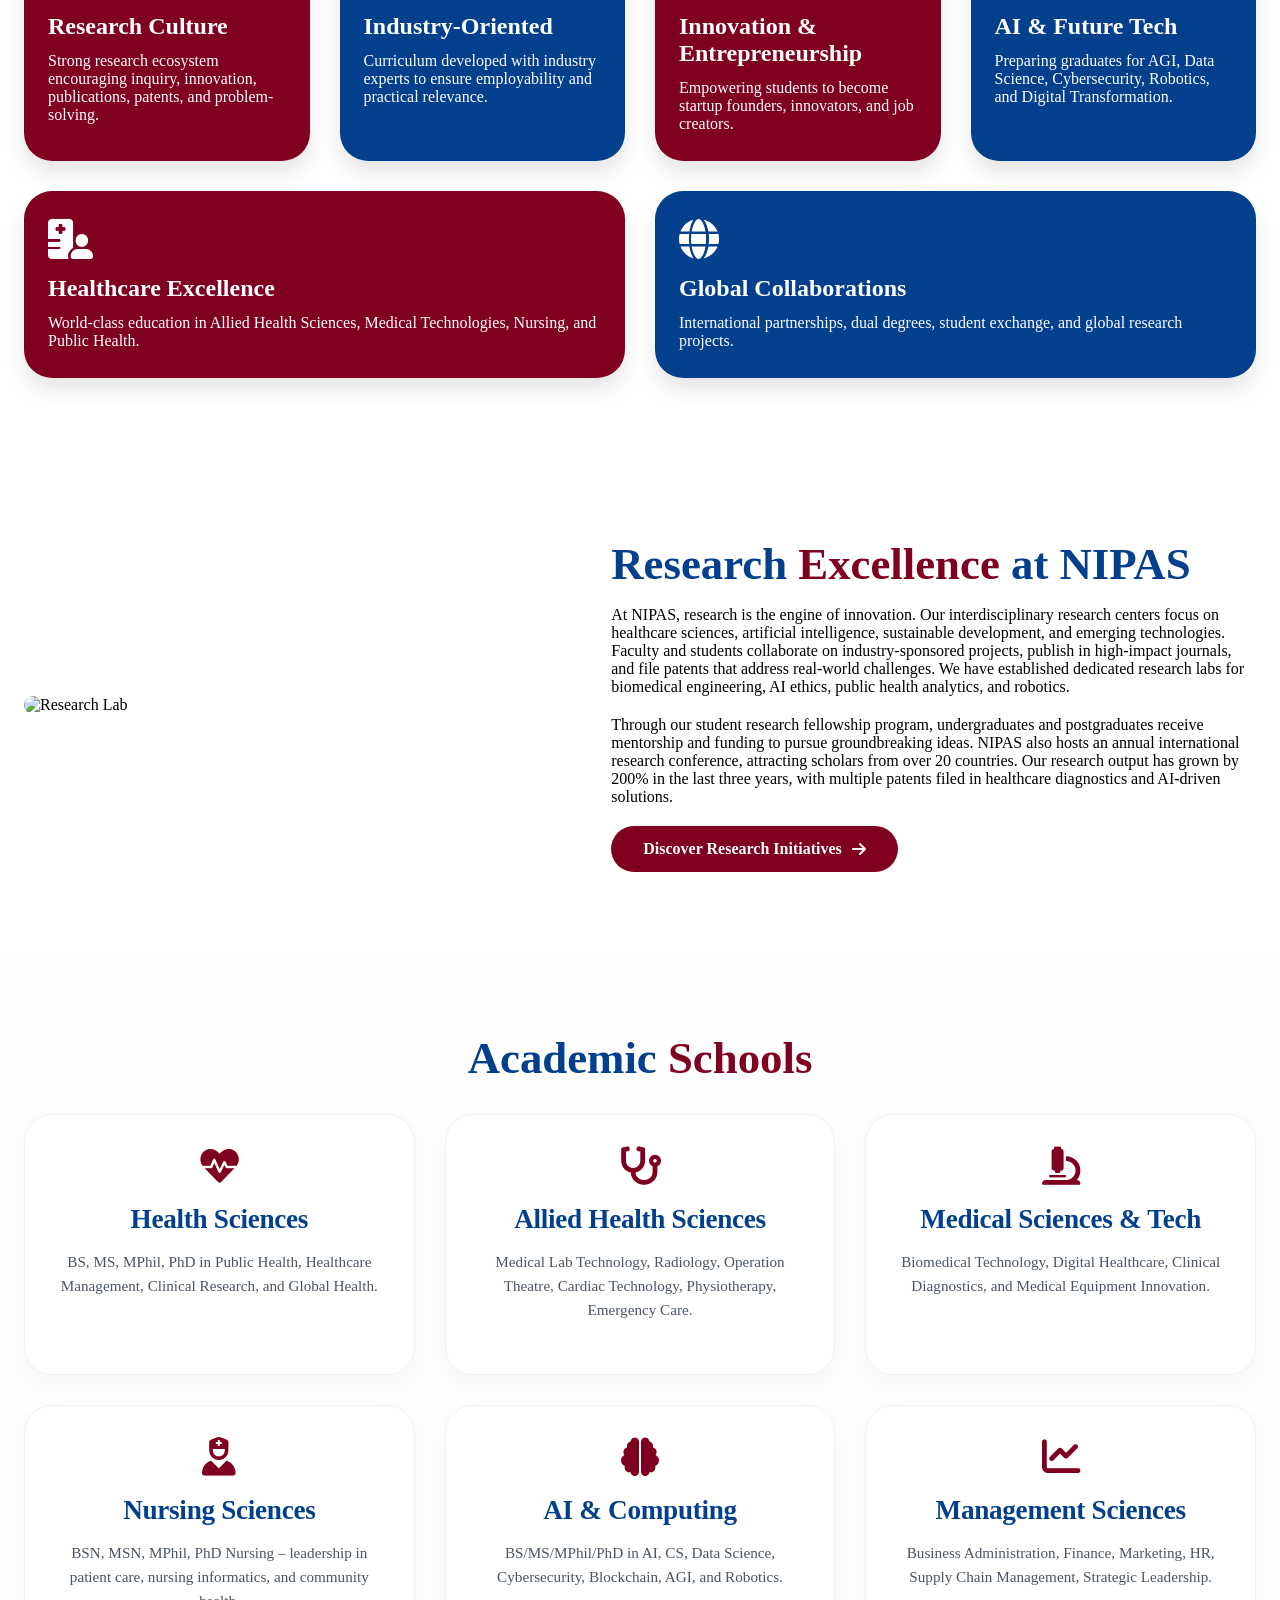
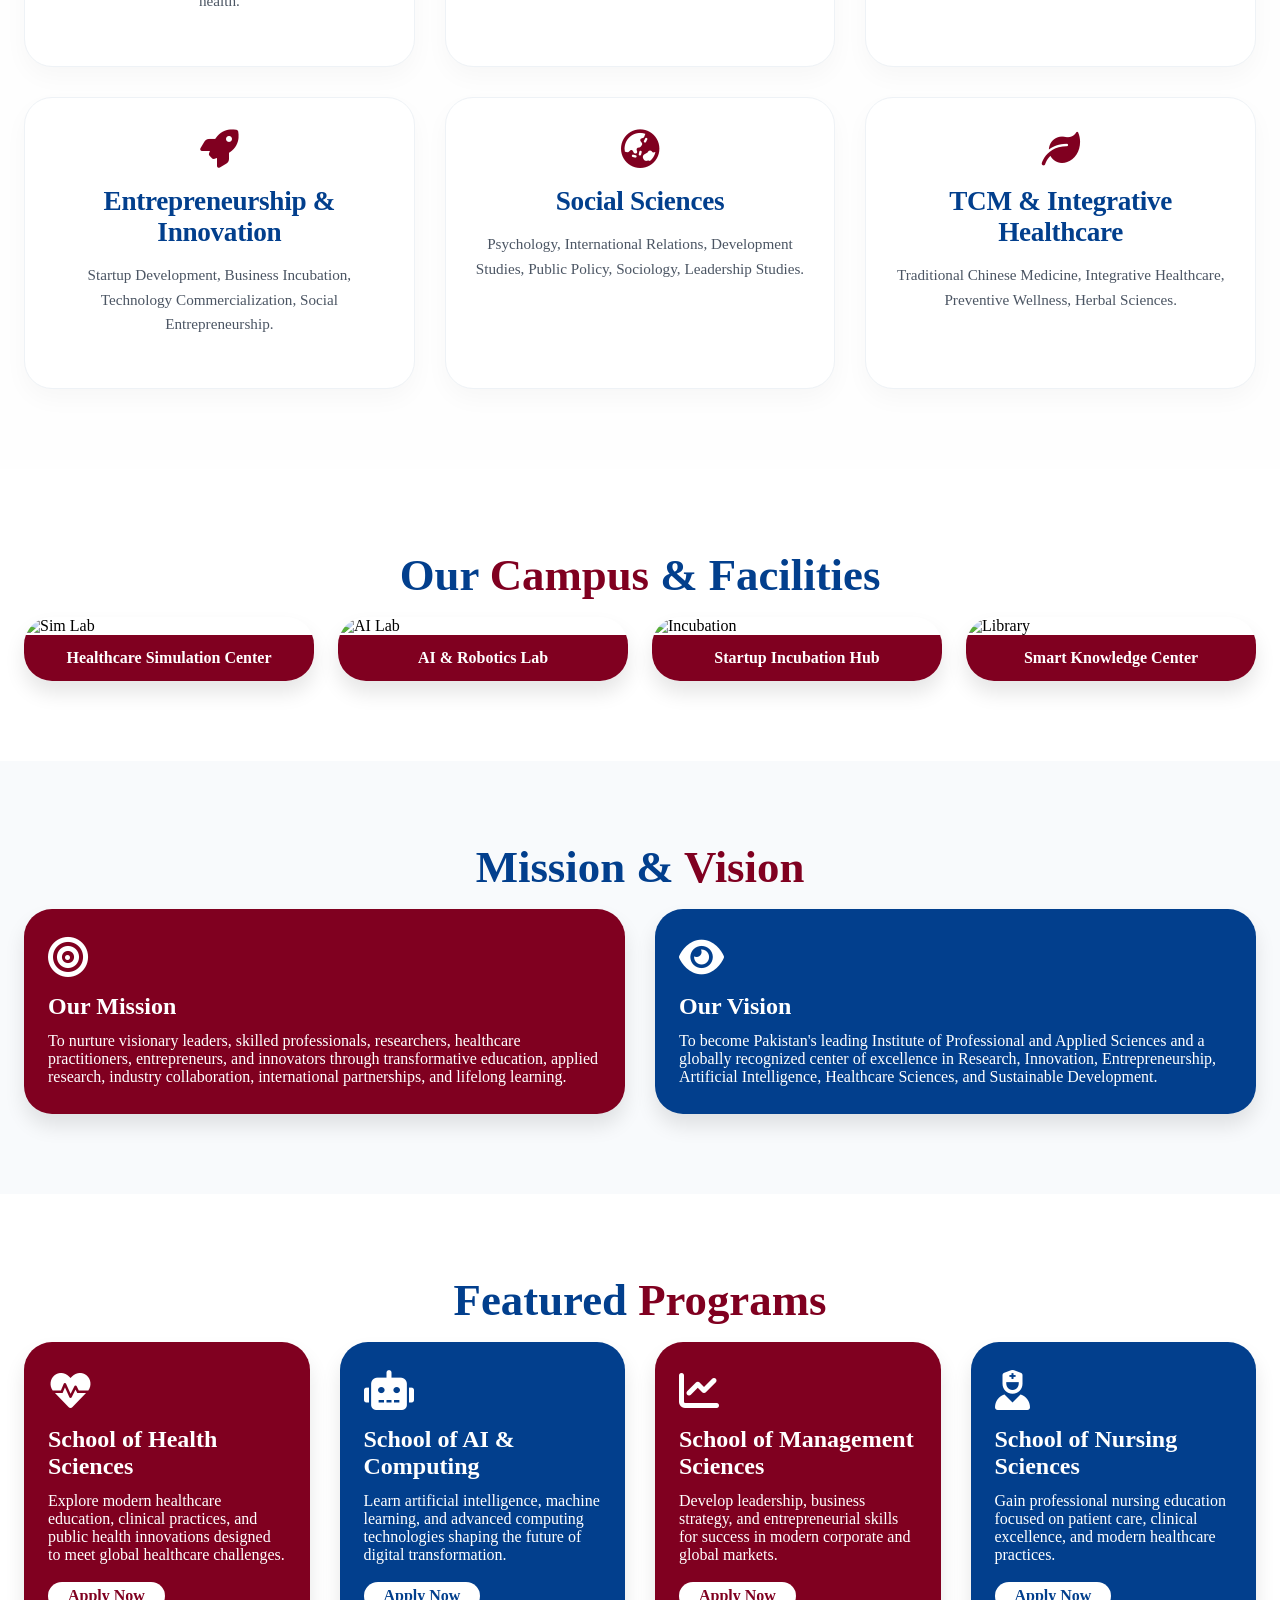
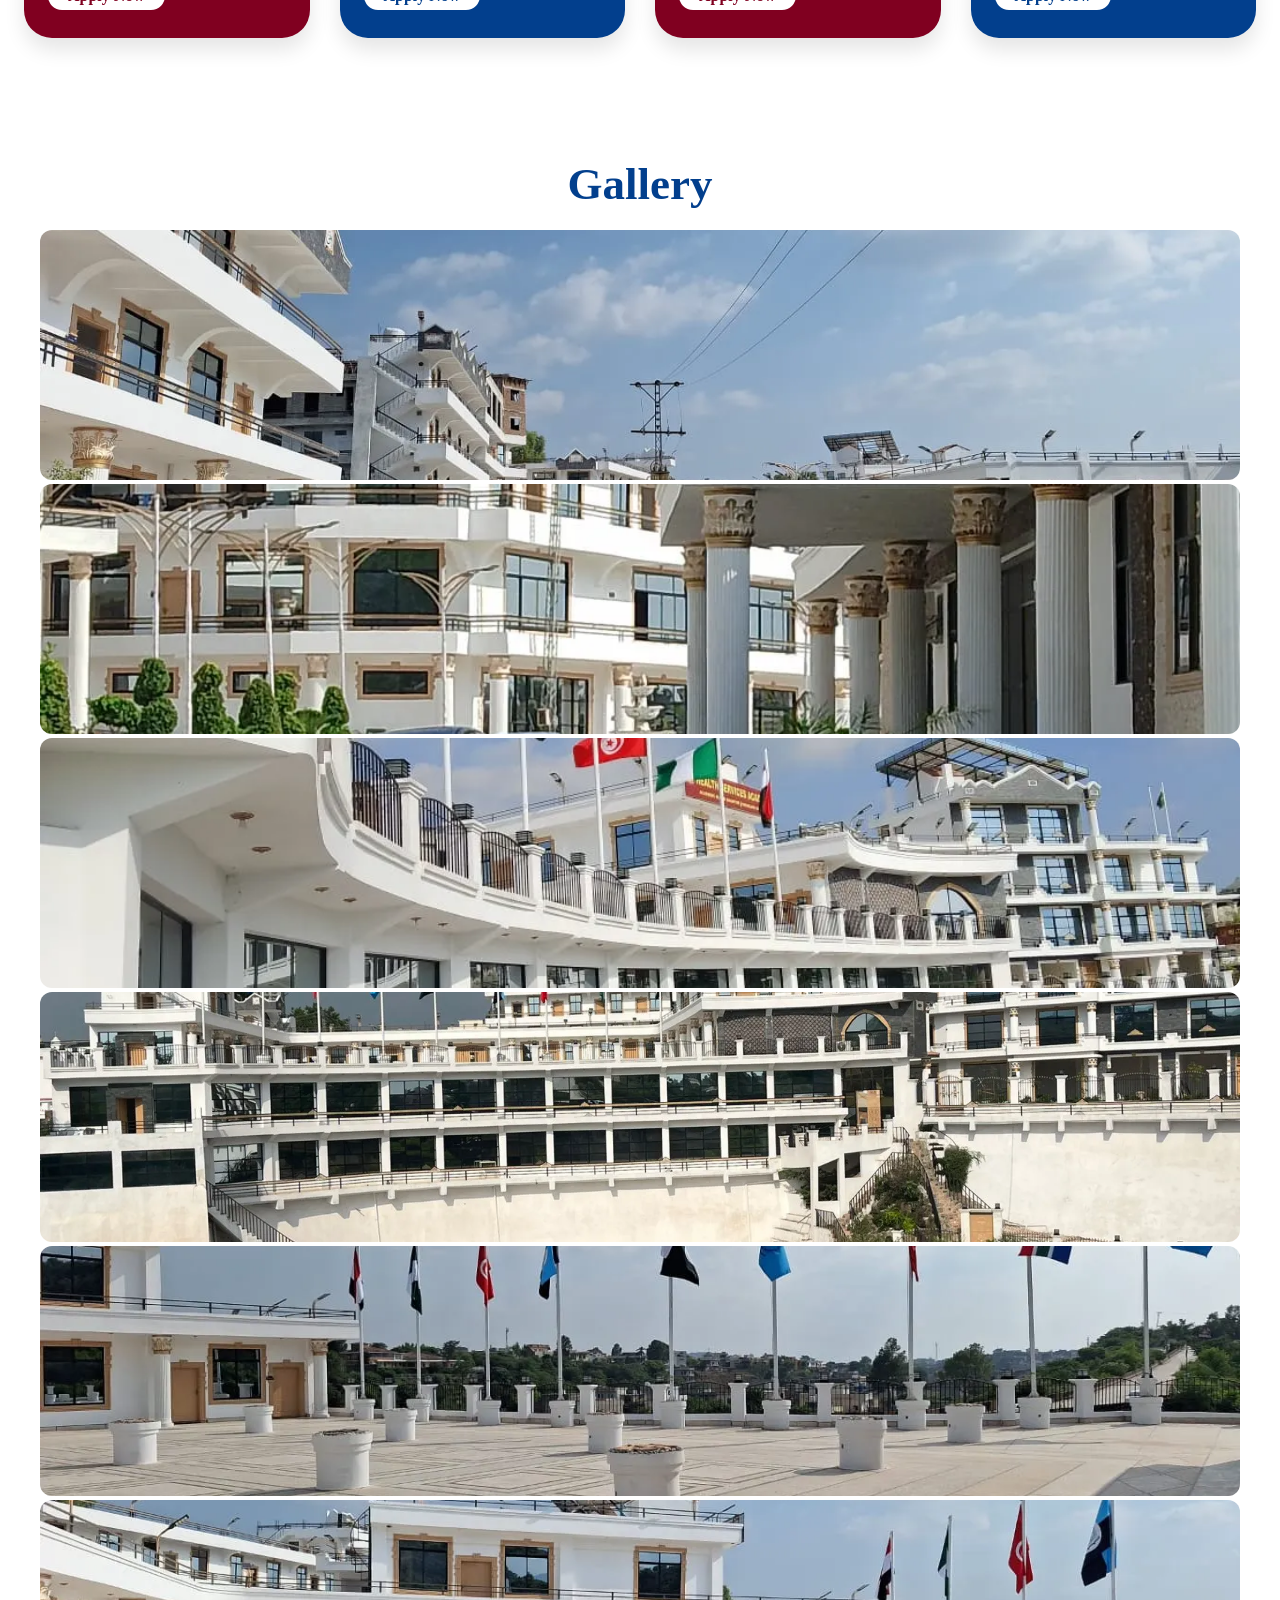
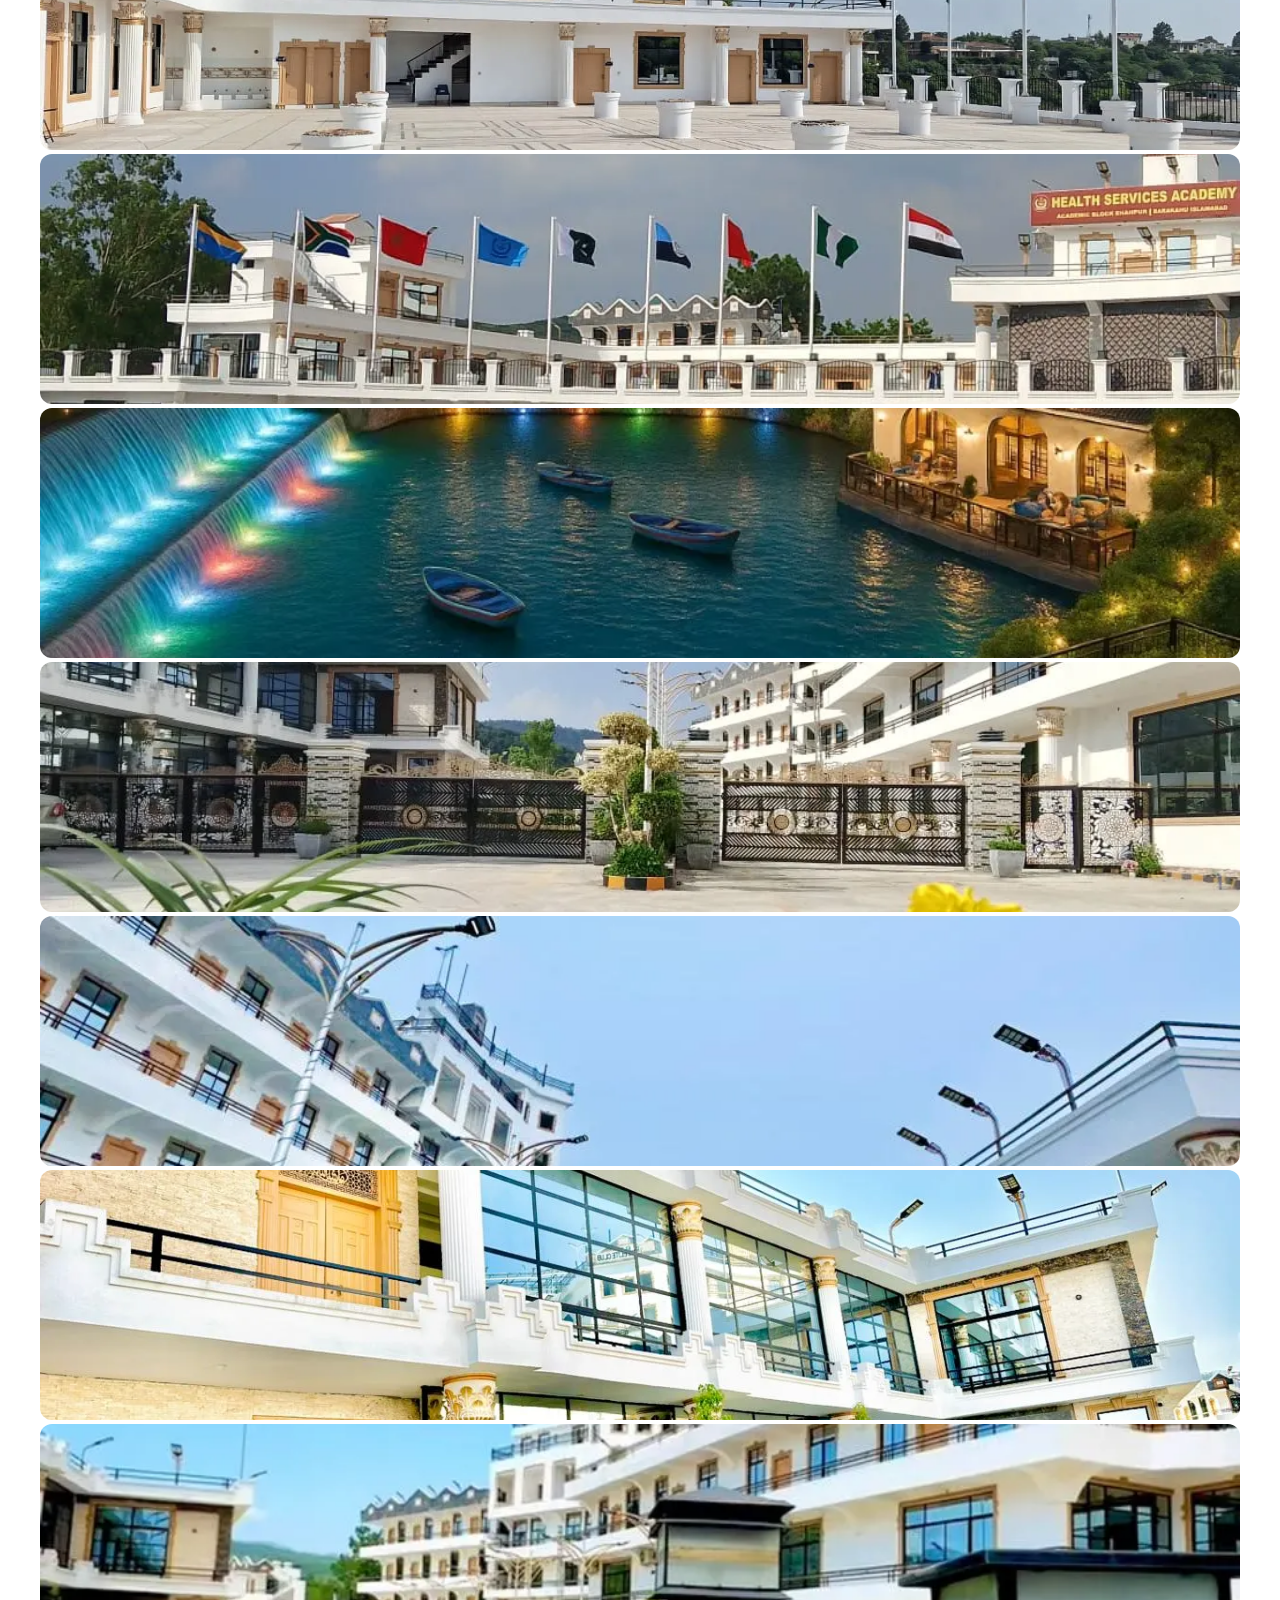
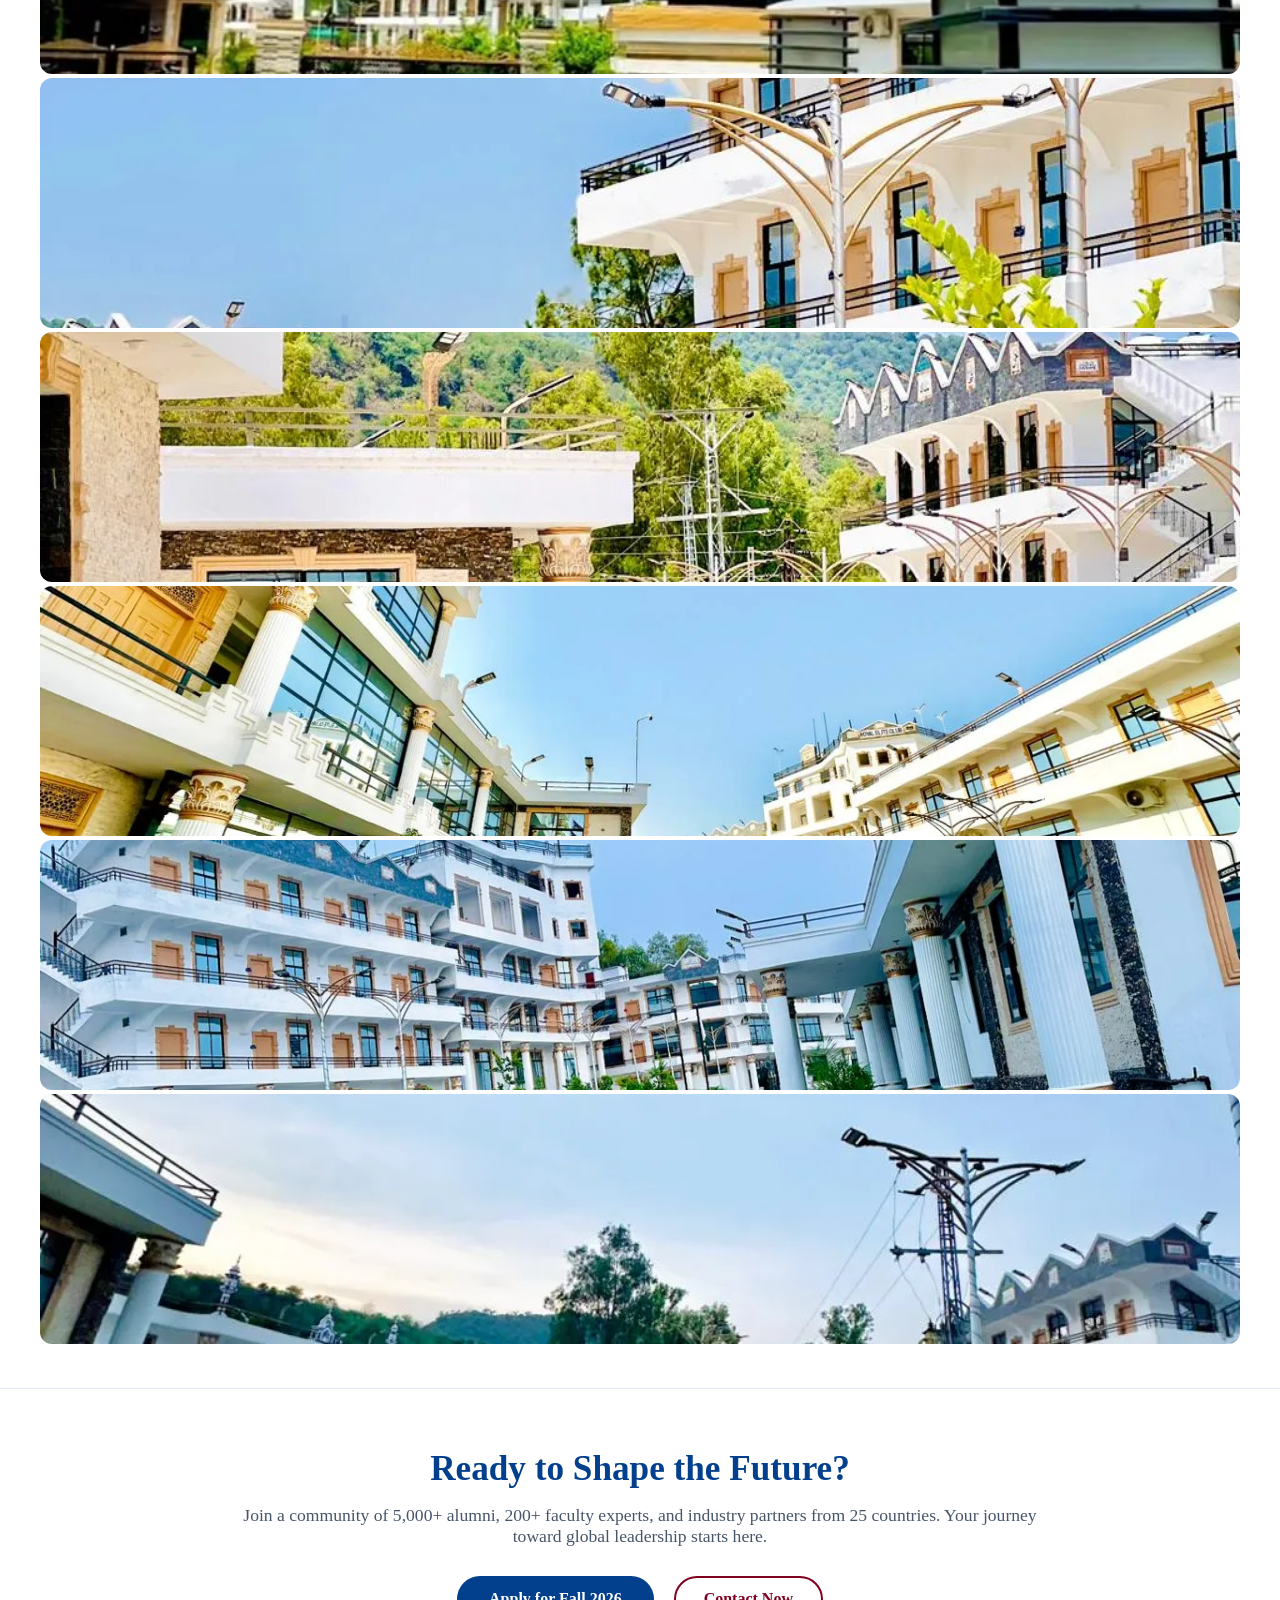
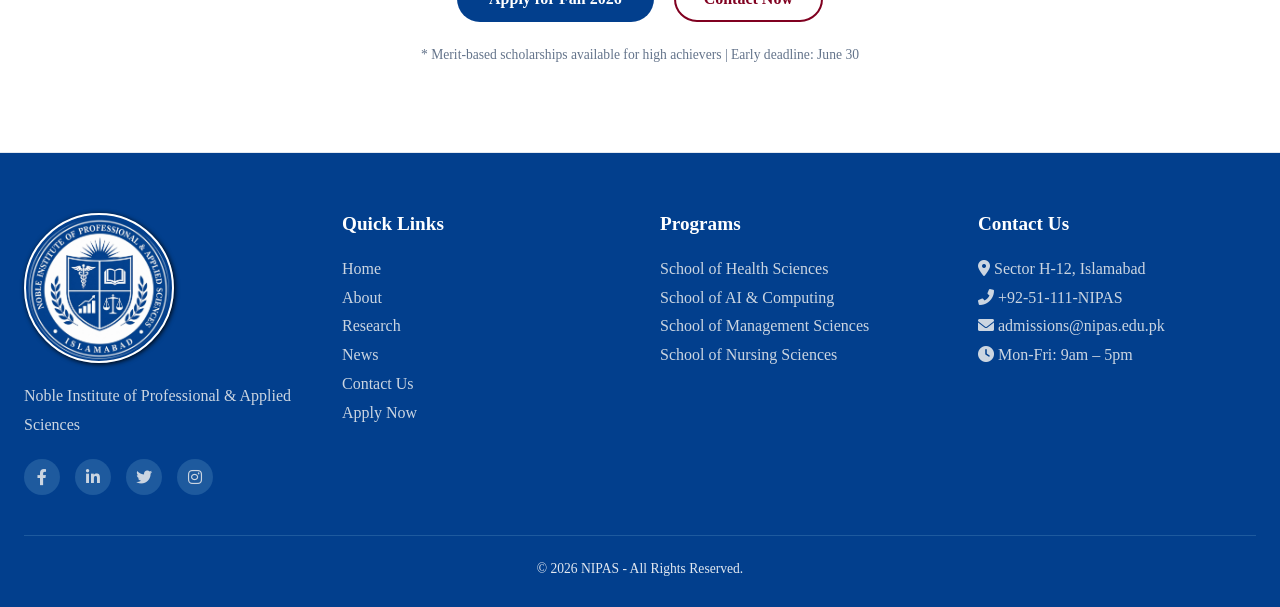
==== commit e67e779a: "Add files via upload" ====
--- a/index.html
+++ b/index.html
@@ -3,11 +3,49 @@
 <head>
 <meta charset="UTF-8">
 <meta name="viewport" content="width=device-width, initial-scale=1.0">
+
+<!-- SEO Title -->
 <title>NIPAS | Noble Institute of Professional & Applied Sciences Islamabad</title>
-<!-- Font Awesome 6 -->
+
+<!-- SEO Description -->
+<meta name="description" content="NIPAS - Noble Institute of Professional & Applied Sciences Islamabad offers quality education, professional courses, and modern learning programs for students.">
+
+<!-- SEO Keywords (optional but still used in some systems) -->
+<meta name="keywords" content="NIPAS, Noble Institute Islamabad, professional courses, applied sciences institute, education Pakistan, Islamabad institute, online learning">
+
+<!-- Author -->
+<meta name="author" content="NIPAS Islamabad">
+
+<!-- Robots -->
+<meta name="robots" content="index, follow">
+
+<!-- Canonical URL -->
+<link rel="canonical" href="https://tariqsh123.github.io/nipas">
+
+<!-- Theme Color (mobile browser UI color) -->
+<meta name="theme-color" content="#0d6efd">
+
+<!-- Open Graph (Facebook / WhatsApp / LinkedIn) -->
+<meta property="og:type" content="website">
+<meta property="og:title" content="NIPAS | Noble Institute of Professional & Applied Sciences Islamabad">
+<meta property="og:description" content="Join NIPAS Islamabad for professional education and modern applied sciences programs.">
+<meta property="og:url" content="https://tariqsh123.github.io/nipas">
+<meta property="og:image" content="https://tariqsh123.github.io/nipas/images/preview.jpg">
+
+<!-- Twitter Card -->
+<meta name="twitter:card" content="summary_large_image">
+<meta name="twitter:title" content="NIPAS | Noble Institute of Professional & Applied Sciences Islamabad">
+<meta name="twitter:description" content="Professional education institute offering modern learning programs in Islamabad.">
+<meta name="twitter:image" content="https://tariqsh123.github.io/nipas/images/preview.jpg">
+
+<!-- Favicon -->
+<link rel="icon" href="images/favicon.ico" type="image/x-icon">
+
+<!-- Styles -->
+<link rel="stylesheet" href="style.css">
+
+<!-- Font Awesome -->
 <link rel="stylesheet" href="https://cdnjs.cloudflare.com/ajax/libs/font-awesome/6.0.0-beta3/css/all.min.css">
-<link rel="shortcut icon" href="images/favicon.ico" type="image/x-icon">
-<link rel="stylesheet" href="style.css">
 </head>
 
 <body>
@@ -17,7 +55,7 @@
   <div class="nav-container">
     <div class="logo">
       <a href="index.html">
-        <img src="images/logo.webp" alt="NIPAS Logo">
+        <img src="images/logo.webp" alt="NIPAS Logo" title="NIPAS Logo" loading="lazy">
       </a>
     </div>
     <!-- DESKTOP MENU -->
@@ -52,7 +90,7 @@
 <aside class="mobile-menu" id="mobileMenu">
   <div class="mobile-header">
     <a href="index.html" class="mobile-logo">
-      <img src="images/logo.webp" alt="NIPAS Logo">
+      <img src="images/logo.webp" alt="NIPAS Logo" title="NIPAS Logo" loading="lazy">
     </a>
     <button class="close-btn" id="closeMenu" aria-label="Close Menu">×</button>
   </div>
@@ -135,7 +173,7 @@
           </div>
         </div>
         <div class="hero-right">
-          <img src="images/hero-img.webp" alt="NIPAS Students">
+          <img src="images/hero-img.webp" alt="hero-img" title="hero-img" loading="lazy">
         </div>
       </div>
     </div>
@@ -145,7 +183,7 @@
   <section style="background: #fafcff;">
     <div class="container">
       <div class="research-flex">
-        <div class="research-img"><img src="images/about-img.webp" alt="Campus"></div>
+        <div class="research-img"><img src="images/about-img.webp" alt="about-img" title="about-img" loading="lazy"></div>
         <div class="research-text">
           <h2 class="section-title" style="text-align: left;">A New <span>Paradigm</span> of Higher Education</h2>
           <p style="margin-bottom: 1rem;">The Noble Institute of Professional and Applied Sciences (NIPAS) is a future-focused institution established to bridge the gap between academia, industry, healthcare, technology, and innovation. We combine academic excellence with practical learning, professional development, cutting-edge research, and international exposure to prepare graduates for leadership in the Fourth and Fifth Industrial Revolutions.</p>
@@ -179,7 +217,7 @@
   <section style="background: #ffffff;">
     <div class="container">
       <div class="research-flex">
-        <div class="research-img"><img src="https://images.unsplash.com/photo-1532094349884-543bc11b234d?ixlib=rb-4.0.3&auto=format&fit=crop&w=800&q=80" alt="Research Lab"></div>
+        <div class="research-img"><img src="https://images.unsplash.com/photo-1532094349884-543bc11b234d?ixlib=rb-4.0.3&auto=format&fit=crop&w=800&q=80" alt="Research Lab" title="Research Lab" loading="lazy"></div>
         <div class="research-text">
           <h2 class="section-title" style="text-align: left;">Research <span>Excellence</span> at NIPAS</h2>
           <p style="margin-bottom: 20px;">At NIPAS, research is the engine of innovation. Our interdisciplinary research centers focus on healthcare sciences, artificial intelligence, sustainable development, and emerging technologies. Faculty and students collaborate on industry-sponsored projects, publish in high-impact journals, and file patents that address real-world challenges. We have established dedicated research labs for biomedical engineering, AI ethics, public health analytics, and robotics.</p>
@@ -216,10 +254,10 @@
     <div class="container">
       <h2 class="section-title">Our <span>Campus</span> & Facilities</h2>
       <div class="gallery-flex">
-        <div class="gallery-item"><img src="https://sigmauniversity.ac.in/wp-content/uploads/2025/03/Medical-Laboratory-Technology-Set-to-Rule-the-World-Sigma-University.webp" alt="Sim Lab"><div class="gallery-caption">Healthcare Simulation Center</div></div>
-        <div class="gallery-item"><img src="https://images.unsplash.com/photo-1580582932707-520aed937b7b?ixlib=rb-4.0.3&auto=format&fit=crop&w=600&q=80" alt="AI Lab"><div class="gallery-caption">AI & Robotics Lab</div></div>
-        <div class="gallery-item"><img src="https://images.unsplash.com/photo-1524178232363-1fb2b075b655?ixlib=rb-4.0.3&auto=format&fit=crop&w=600&q=80" alt="Incubation"><div class="gallery-caption">Startup Incubation Hub</div></div>
-        <div class="gallery-item"><img src="https://images.unsplash.com/photo-1562774053-701939374585?ixlib=rb-4.0.3&auto=format&fit=crop&w=600&q=80" alt="Library"><div class="gallery-caption">Smart Knowledge Center</div></div>
+        <div class="gallery-item"><img src="https://sigmauniversity.ac.in/wp-content/uploads/2025/03/Medical-Laboratory-Technology-Set-to-Rule-the-World-Sigma-University.webp" alt="Sim Lab" title="Sim Lab" loading="lazy"><div class="gallery-caption">Healthcare Simulation Center</div></div>
+        <div class="gallery-item"><img src="https://images.unsplash.com/photo-1580582932707-520aed937b7b?ixlib=rb-4.0.3&auto=format&fit=crop&w=600&q=80" alt="AI Lab" title="AI Lab" loading="lazy"><div class="gallery-caption">AI & Robotics Lab</div></div>
+        <div class="gallery-item"><img src="https://images.unsplash.com/photo-1524178232363-1fb2b075b655?ixlib=rb-4.0.3&auto=format&fit=crop&w=600&q=80" alt="Incubation" title="Incubation" loading="lazy"><div class="gallery-caption">Startup Incubation Hub</div></div>
+        <div class="gallery-item"><img src="https://images.unsplash.com/photo-1562774053-701939374585?ixlib=rb-4.0.3&auto=format&fit=crop&w=600&q=80" alt="Library" title="Library" loading="lazy"><div class="gallery-caption">Smart Knowledge Center</div></div>
       </div>
     </div>
   </section>
@@ -273,6 +311,92 @@
     </div>
   </section>
 
+
+  <!-- Slick CSS -->
+<link rel="stylesheet" href="https://cdn.jsdelivr.net/npm/slick-carousel@1.8.1/slick/slick.css">
+<link rel="stylesheet" href="https://cdn.jsdelivr.net/npm/slick-carousel@1.8.1/slick/slick-theme.css">
+
+<!-- jQuery (required) -->
+<script src="https://code.jquery.com/jquery-3.7.1.min.js"></script>
+
+<!-- Slick JS -->
+<script src="https://cdn.jsdelivr.net/npm/slick-carousel@1.8.1/slick/slick.min.js"></script>
+<section class="gallery-section-container">
+  <h2 class="gallery-section-title">Gallery</h2>
+
+  <div class="gallery-section-carousel">
+    <div class="gallery-section-slick">
+      <div><img src="images/gallery-1.webp" alt="gallery-1" title="gallery-1" loading="lazy" onclick="gallerySectionOpenLightbox(this.src)"></div>
+      <div><img src="images/gallery-2.webp" alt="gallery-2" title="gallery-2" loading="lazy" onclick="gallerySectionOpenLightbox(this.src)"></div>
+      <div><img src="images/gallery-3.webp" alt="gallery-3" title="gallery-3" loading="lazy" onclick="gallerySectionOpenLightbox(this.src)"></div>
+      <div><img src="images/gallery-4.webp" alt="gallery-4" title="gallery-4" loading="lazy" onclick="gallerySectionOpenLightbox(this.src)"></div>
+      <div><img src="images/gallery-5.webp" alt="gallery-5" title="gallery-5" loading="lazy" onclick="gallerySectionOpenLightbox(this.src)"></div>
+      <div><img src="images/gallery-6.webp" alt="gallery-6" title="gallery-6" loading="lazy" onclick="gallerySectionOpenLightbox(this.src)"></div>
+      <div><img src="images/gallery-7.webp" alt="gallery-7" title="gallery-7" loading="lazy" onclick="gallerySectionOpenLightbox(this.src)"></div>
+      <div><img src="images/gallery-8.webp" alt="gallery-8" title="gallery-8" loading="lazy" onclick="gallerySectionOpenLightbox(this.src)"></div>
+      <div><img src="images/gallery-9.webp" alt="gallery-9" title="gallery-9" loading="lazy" onclick="gallerySectionOpenLightbox(this.src)"></div>
+      <div><img src="images/gallery-10.webp" alt="gallery-10" title="gallery-10" loading="lazy" onclick="gallerySectionOpenLightbox(this.src)"></div>
+      <div><img src="images/gallery-11.webp" alt="gallery-11" title="gallery-11" loading="lazy" onclick="gallerySectionOpenLightbox(this.src)"></div>
+      <div><img src="images/gallery-12.webp" alt="gallery-12" title="gallery-12" loading="lazy" onclick="gallerySectionOpenLightbox(this.src)"></div>
+      <div><img src="images/gallery-13.webp" alt="gallery-13" title="gallery-13" loading="lazy" onclick="gallerySectionOpenLightbox(this.src)"></div>
+      <div><img src="images/gallery-14.webp" alt="gallery-14" title="gallery-14" loading="lazy" onclick="gallerySectionOpenLightbox(this.src)"></div>
+      <div><img src="images/gallery-15.webp" alt="gallery-15" title="gallery-15" loading="lazy" onclick="gallerySectionOpenLightbox(this.src)"></div>
+      <div><img src="images/gallery-16.webp" alt="gallery-16" title="gallery-16" loading="lazy" onclick="gallerySectionOpenLightbox(this.src)"></div>
+      <div><img src="images/gallery-17.webp" alt="gallery-17" title="gallery-17" loading="lazy" onclick="gallerySectionOpenLightbox(this.src)"></div>
+    </div>
+  </div>
+</section>
+
+<!-- Lightbox -->
+<div id="gallery-section-lightbox" class="gallery-section-lightbox" onclick="gallerySectionCloseLightbox(event)">
+  <span class="gallery-section-close" onclick="gallerySectionCloseLightbox(event)">&times;</span>
+  <img id="gallery-section-lightbox-img" loading="lazy" title="gallery" alt="gallery">
+</div>
+<script>
+  $(document).ready(function () {
+  $('.gallery-section-slick').slick({
+    infinite: true,
+    slidesToShow: 3,
+    slidesToScroll: 1,
+    autoplay: true,
+    autoplaySpeed: 2000,
+    arrows: true,
+    dots: false,
+    draggable: true,
+    pauseOnHover: true,
+    responsive: [
+      {
+        breakpoint: 1024,
+        settings: {
+          slidesToShow: 2
+        }
+      },
+      {
+        breakpoint: 600,
+        settings: {
+          slidesToShow: 1
+        }
+      }
+    ]
+  });
+});
+
+/* Lightbox */
+function gallerySectionOpenLightbox(src) {
+  document.getElementById("gallery-section-lightbox").style.display = "flex";
+  document.getElementById("gallery-section-lightbox-img").src = src;
+}
+
+function gallerySectionCloseLightbox(e) {
+  if (
+    e.target.id === "gallery-section-lightbox" ||
+    e.target.className === "gallery-section-close"
+  ) {
+    document.getElementById("gallery-section-lightbox").style.display = "none";
+  }
+}
+</script>
+
   <!-- CTA SECTION (new design, no background) -->
   <section class="cta-new">
     <div class="container">
@@ -295,7 +419,7 @@
     <div class="footer-flex">
       <div class="footer-col">
         <div class="footer-logo">
-          <img src="images/footer-logo.webp" alt="NIPAS Footer Logo" onerror="this.src='data:image/svg+xml,%3Csvg xmlns=\'http://www.w3.org/2000/svg\' viewBox=\'0 0 200 60\'%3E%3Crect width=\'200\' height=\'60\' fill=\'%23800020\'/%3E%3Ctext x=\'20\' y=\'40\' fill=\'white\' font-size=\'24\' font-weight=\'bold\'%3ENIPAS%3C/text%3E%3C/svg%3E'">
+          <img src="images/footer-logo.webp" alt="NIPAS Footer Logo" title="NIPAS Footer Logo" loading="lazy">
         </div>
         <p>Noble Institute of Professional & Applied Sciences</p>
         <div class="social-icons">
--- a/style.css
+++ b/style.css
@@ -543,10 +543,7 @@
   .cta-new h2 {
     font-size: 2.2rem;
     font-weight: 800;
-    background: linear-gradient(135deg, #800020, #023f8d);
-    background-clip: text;
-    -webkit-background-clip: text;
-    color: transparent;
+    color: #023f8d;
     margin-bottom: 1rem;
   }
   .cta-new p {
@@ -1681,3 +1678,54 @@
     .apply-hero h1 { font-size: 2.2rem; }
     .form-header h2 { font-size: 1.4rem; }
   }
+
+
+.gallery-section-container {
+  padding: 40px;
+  text-align: center;
+}
+
+.gallery-section-title {
+  font-size: 45px;
+  color: #023f8d;
+  margin-bottom: 20px;
+}
+
+.gallery-section-slick img {
+  width: 100%;
+  height: 250px;
+  object-fit: cover;
+  border-radius: 12px;
+  cursor: pointer;
+}
+
+/* spacing between slides */
+.gallery-section-slick .slick-slide {
+  padding: 10px;
+}
+
+/* Lightbox */
+.gallery-section-lightbox {
+  position: fixed;
+  inset: 0;
+  background: rgba(0,0,0,0.92);
+  display: none;
+  justify-content: center;
+  align-items: center;
+  z-index: 9999;
+}
+
+.gallery-section-lightbox img {
+  max-width: 85%;
+  max-height: 85%;
+  border-radius: 10px;
+}
+
+.gallery-section-close {
+  position: absolute;
+  top: 20px;
+  right: 30px;
+  font-size: 40px;
+  color: white;
+  cursor: pointer;
+}  
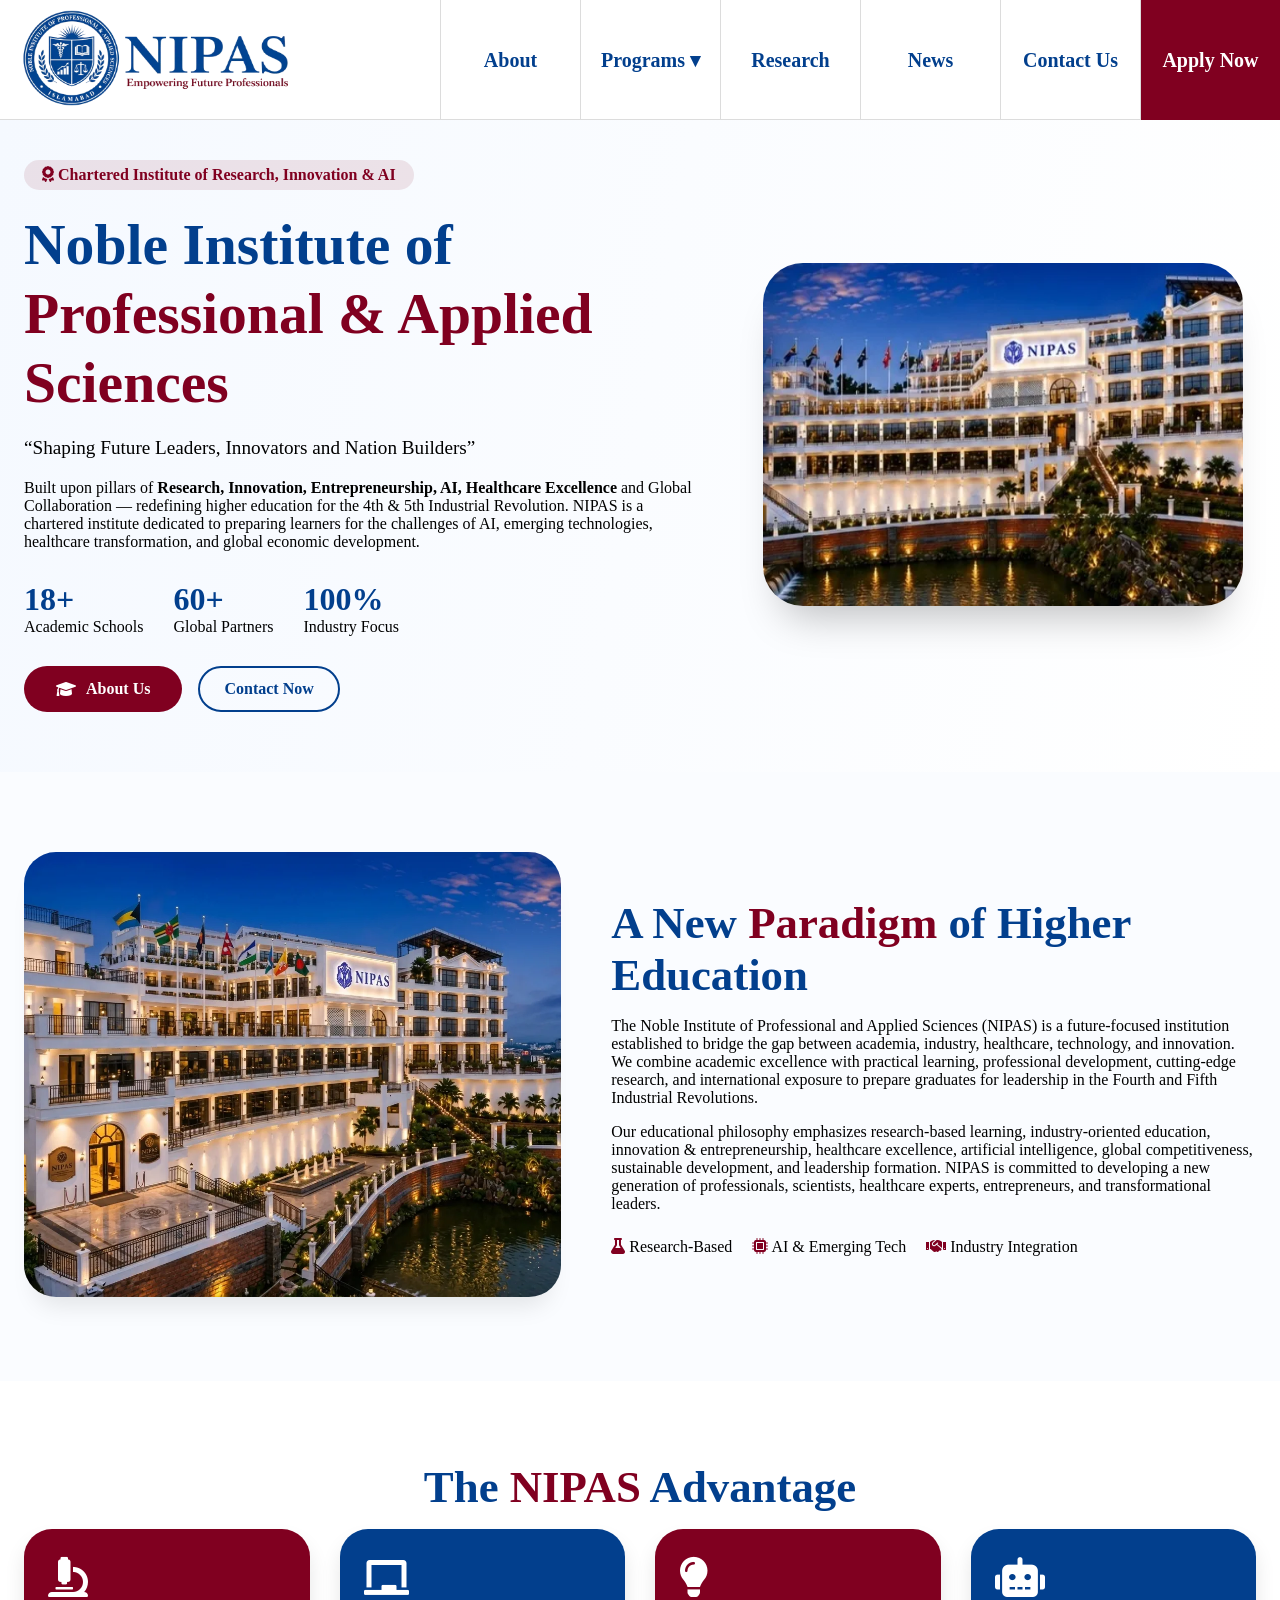
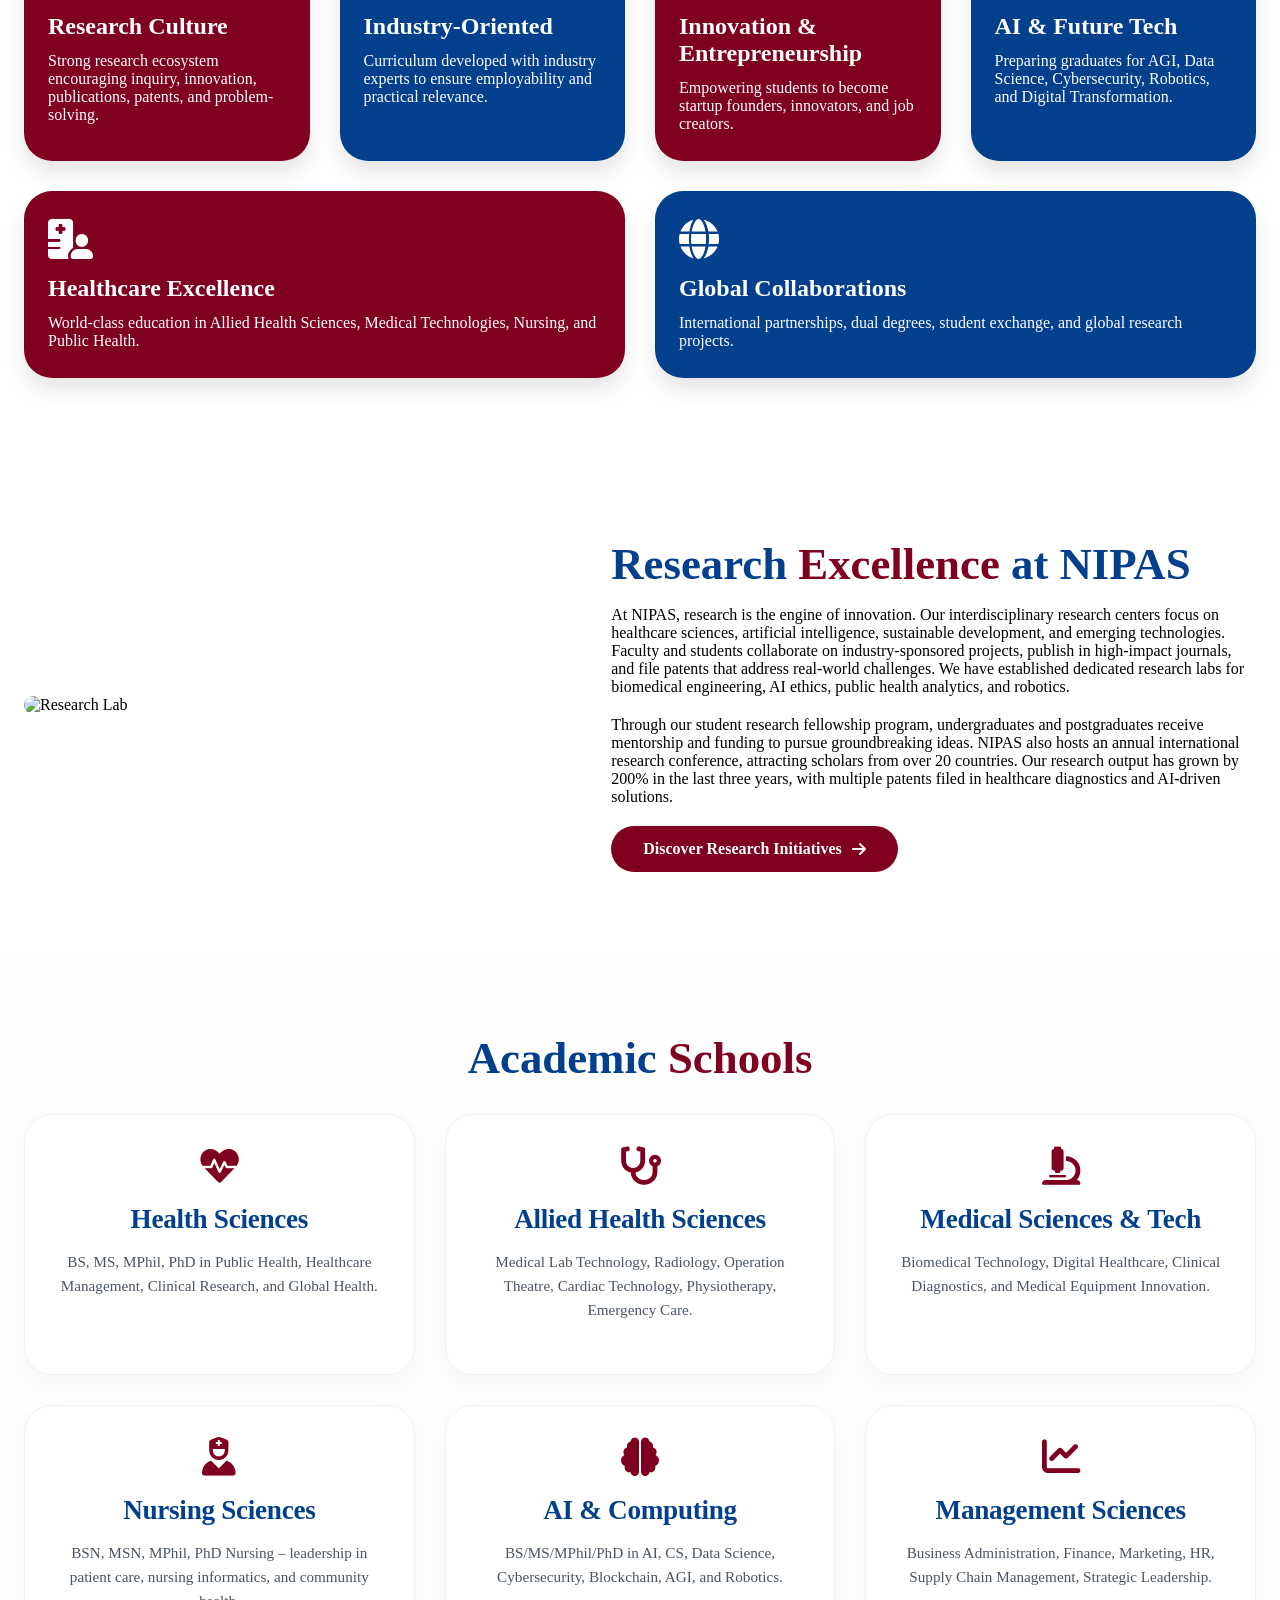
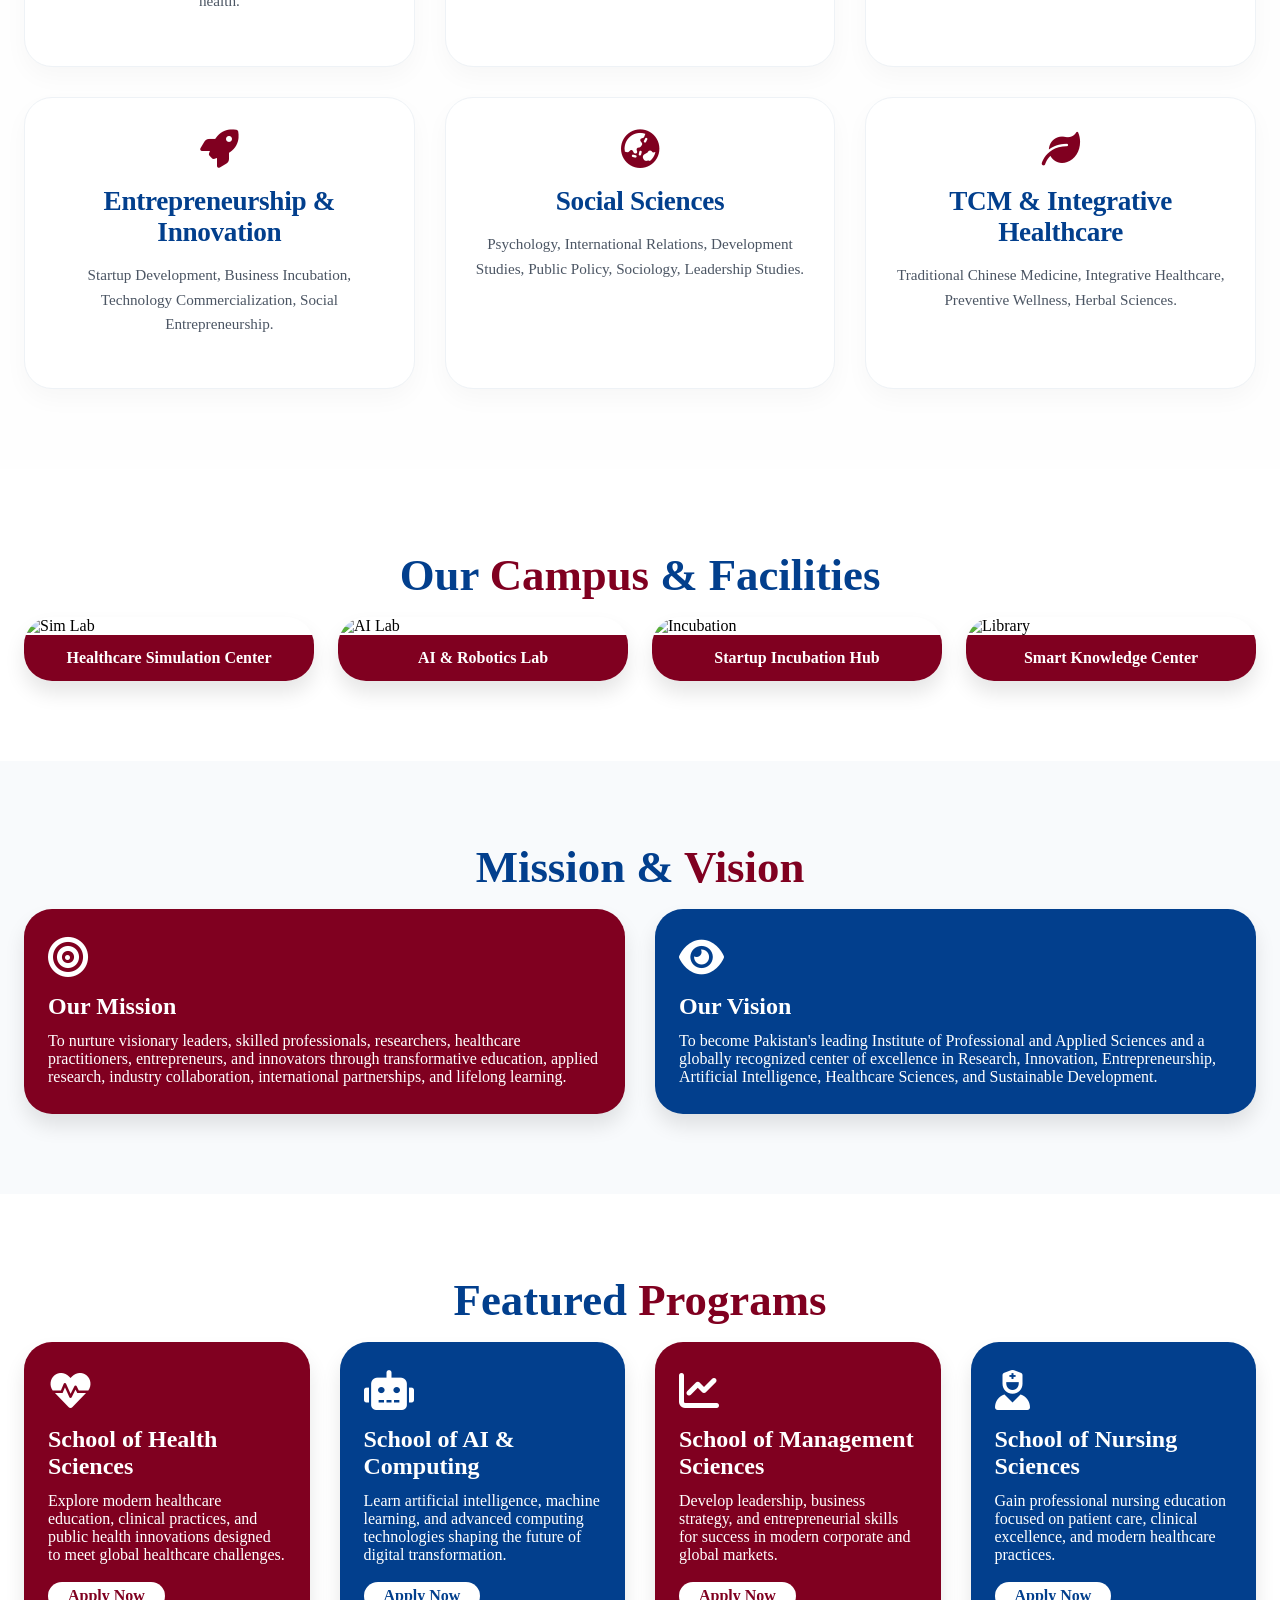
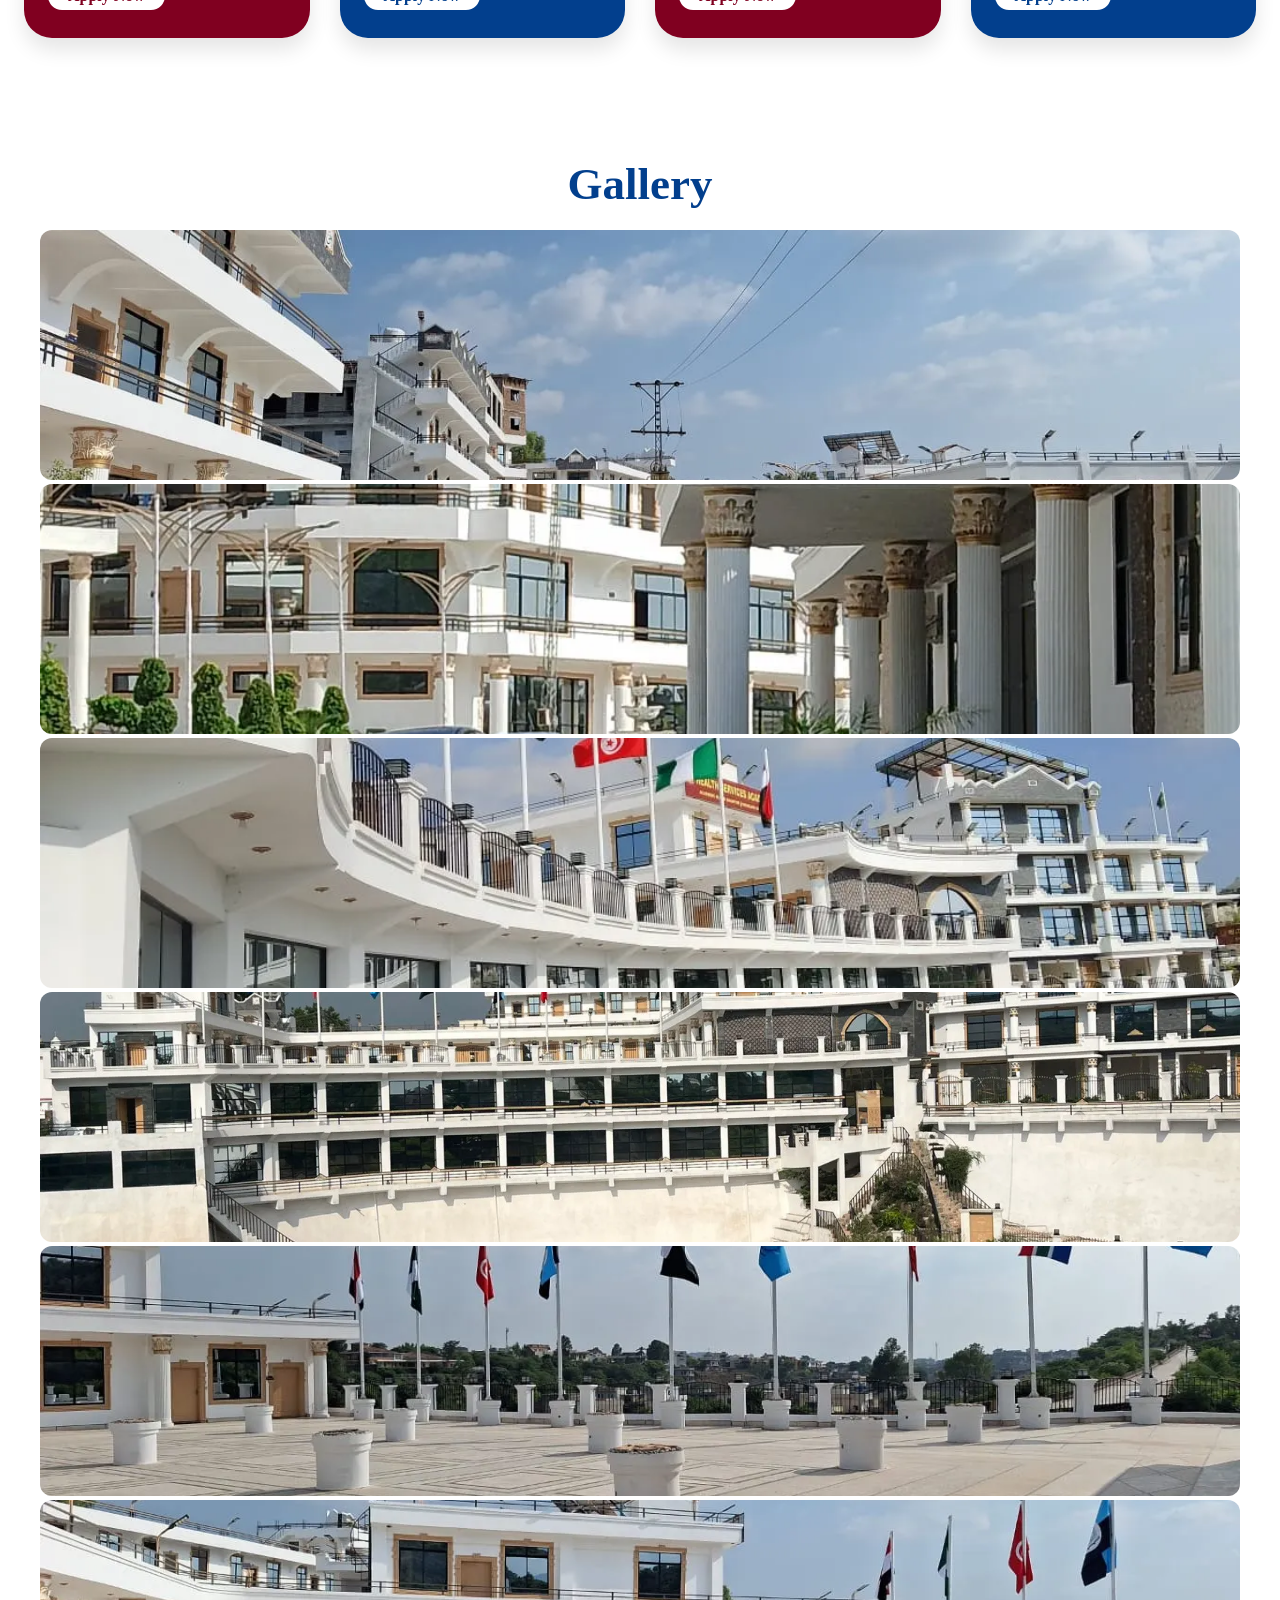
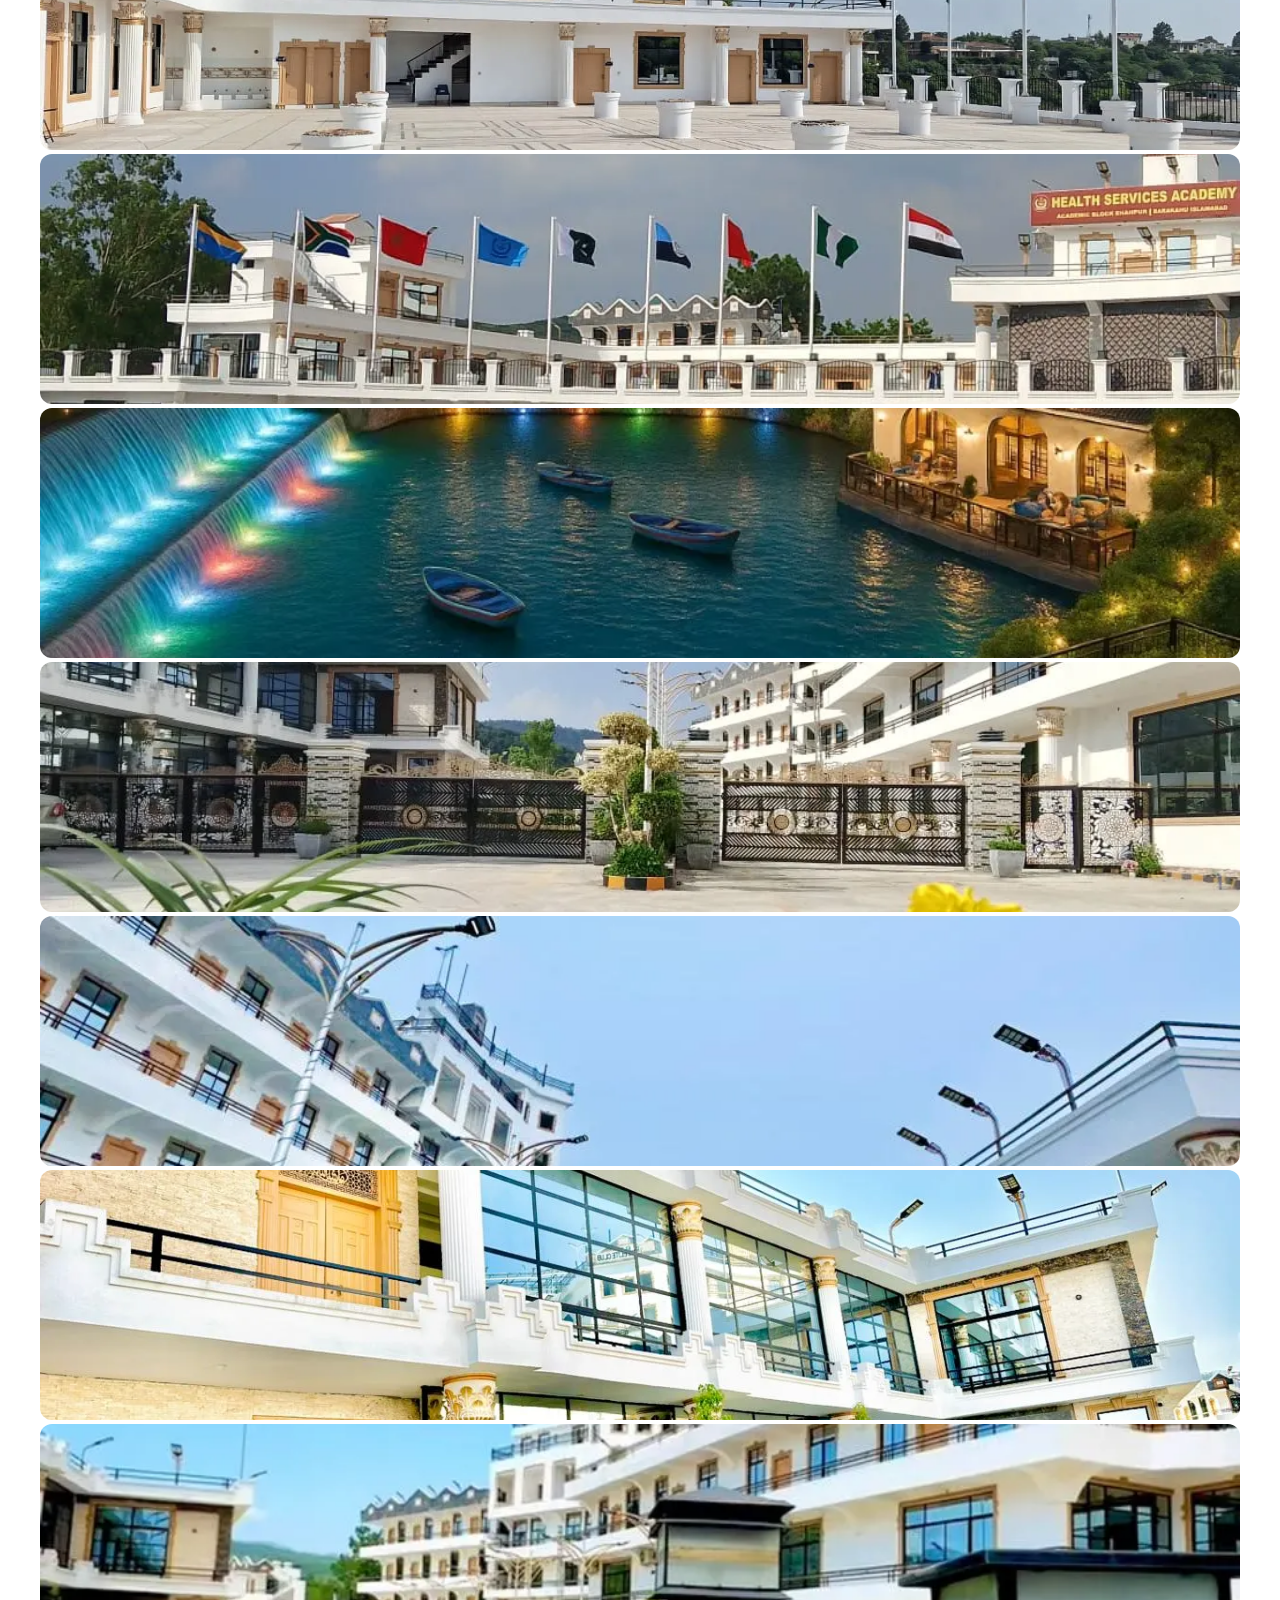
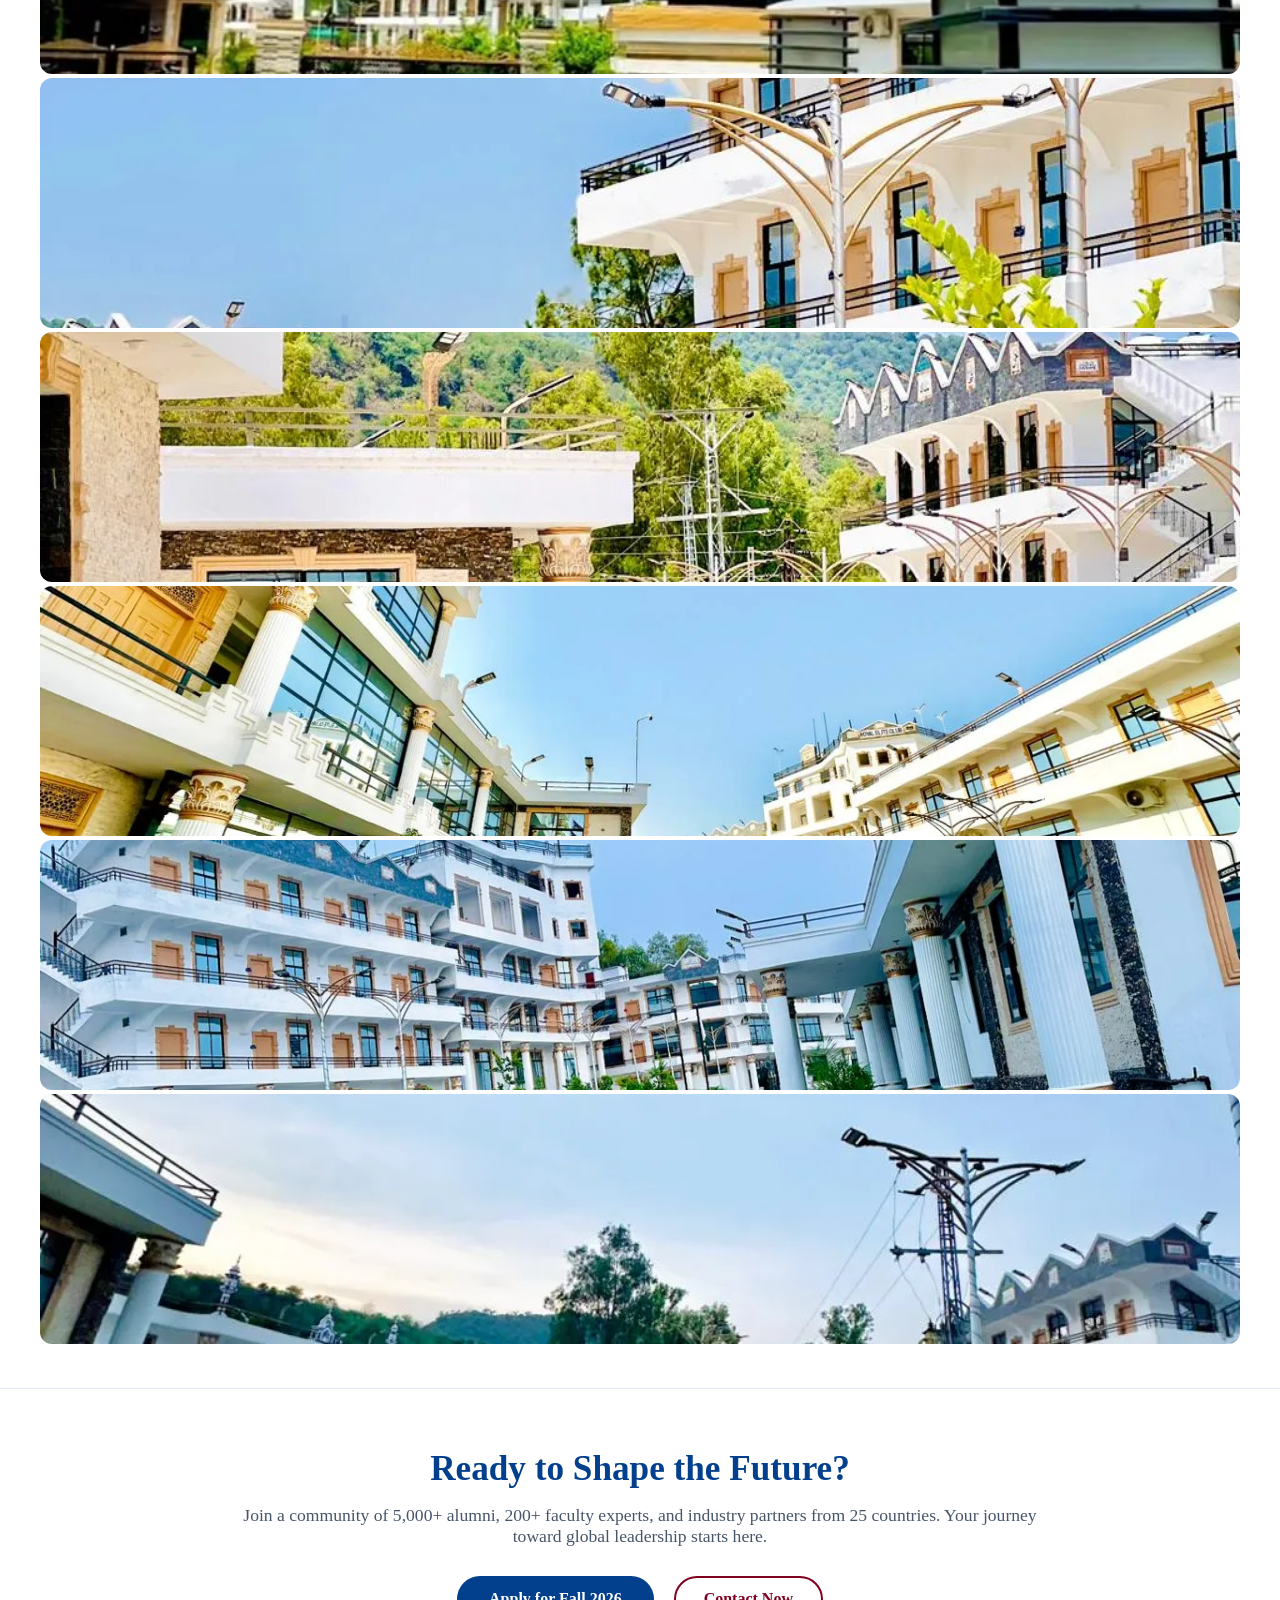
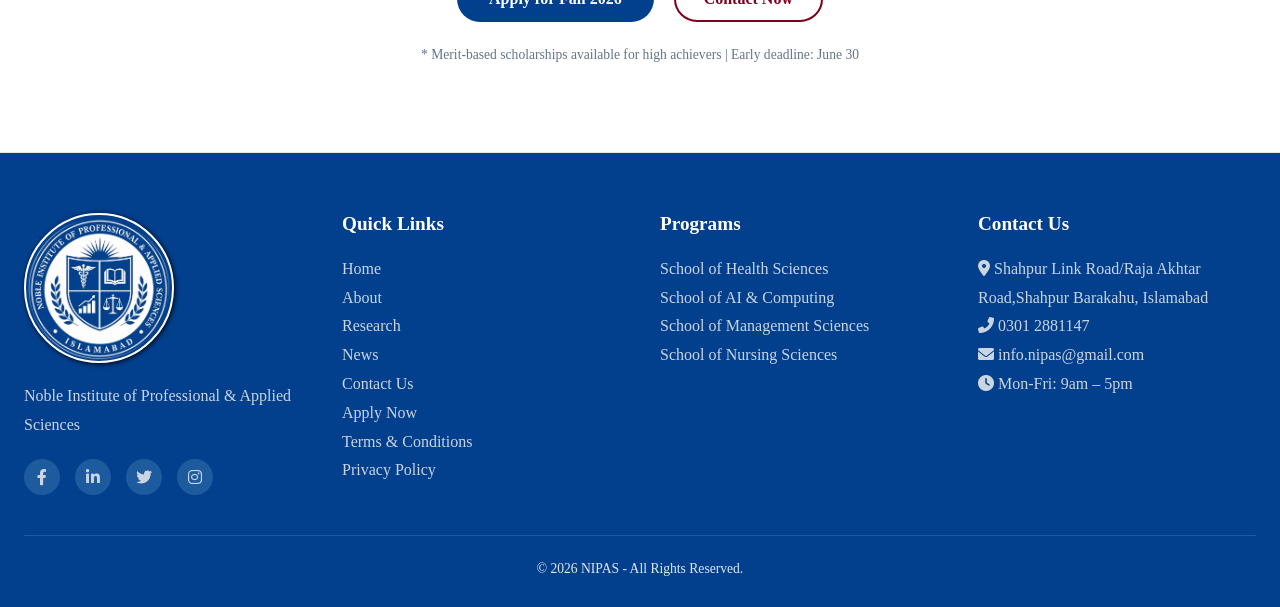
==== commit 883752d9: "Add files via upload" ====
--- a/index.html
+++ b/index.html
@@ -20,7 +20,7 @@
 <meta name="robots" content="index, follow">
 
 <!-- Canonical URL -->
-<link rel="canonical" href="https://tariqsh123.github.io/nipas">
+<link rel="canonical" href="https://tariqsh123.github.io/nipas/">
 
 <!-- Theme Color (mobile browser UI color) -->
 <meta name="theme-color" content="#0d6efd">
@@ -437,6 +437,8 @@
         <a href="news.html">News</a>
         <a href="contact-us.html">Contact Us</a>
         <a href="apply-now.html">Apply Now</a>
+        <a href="terms.html">Terms & Conditions </a>
+        <a href="privacy.html">Privacy Policy</a>
       </div>
       <div class="footer-col">
         <h4>Programs</h4>
@@ -447,9 +449,9 @@
       </div>
       <div class="footer-col">
         <h4>Contact Us</h4>
-        <p><i class="fas fa-map-marker-alt"></i> Sector H-12, Islamabad</p>
-        <p><i class="fas fa-phone-alt"></i> +92-51-111-NIPAS</p>
-        <p><i class="fas fa-envelope"></i> admissions@nipas.edu.pk</p>
+        <p><i class="fas fa-map-marker-alt"></i> Shahpur Link Road/Raja Akhtar Road,Shahpur Barakahu, Islamabad</p>
+        <p><i class="fas fa-phone-alt"></i> 0301 2881147</p>
+        <p><i class="fas fa-envelope"></i> info.nipas@gmail.com</p>
         <p><i class="fas fa-clock"></i> Mon-Fri: 9am – 5pm</p>
       </div>
     </div>
